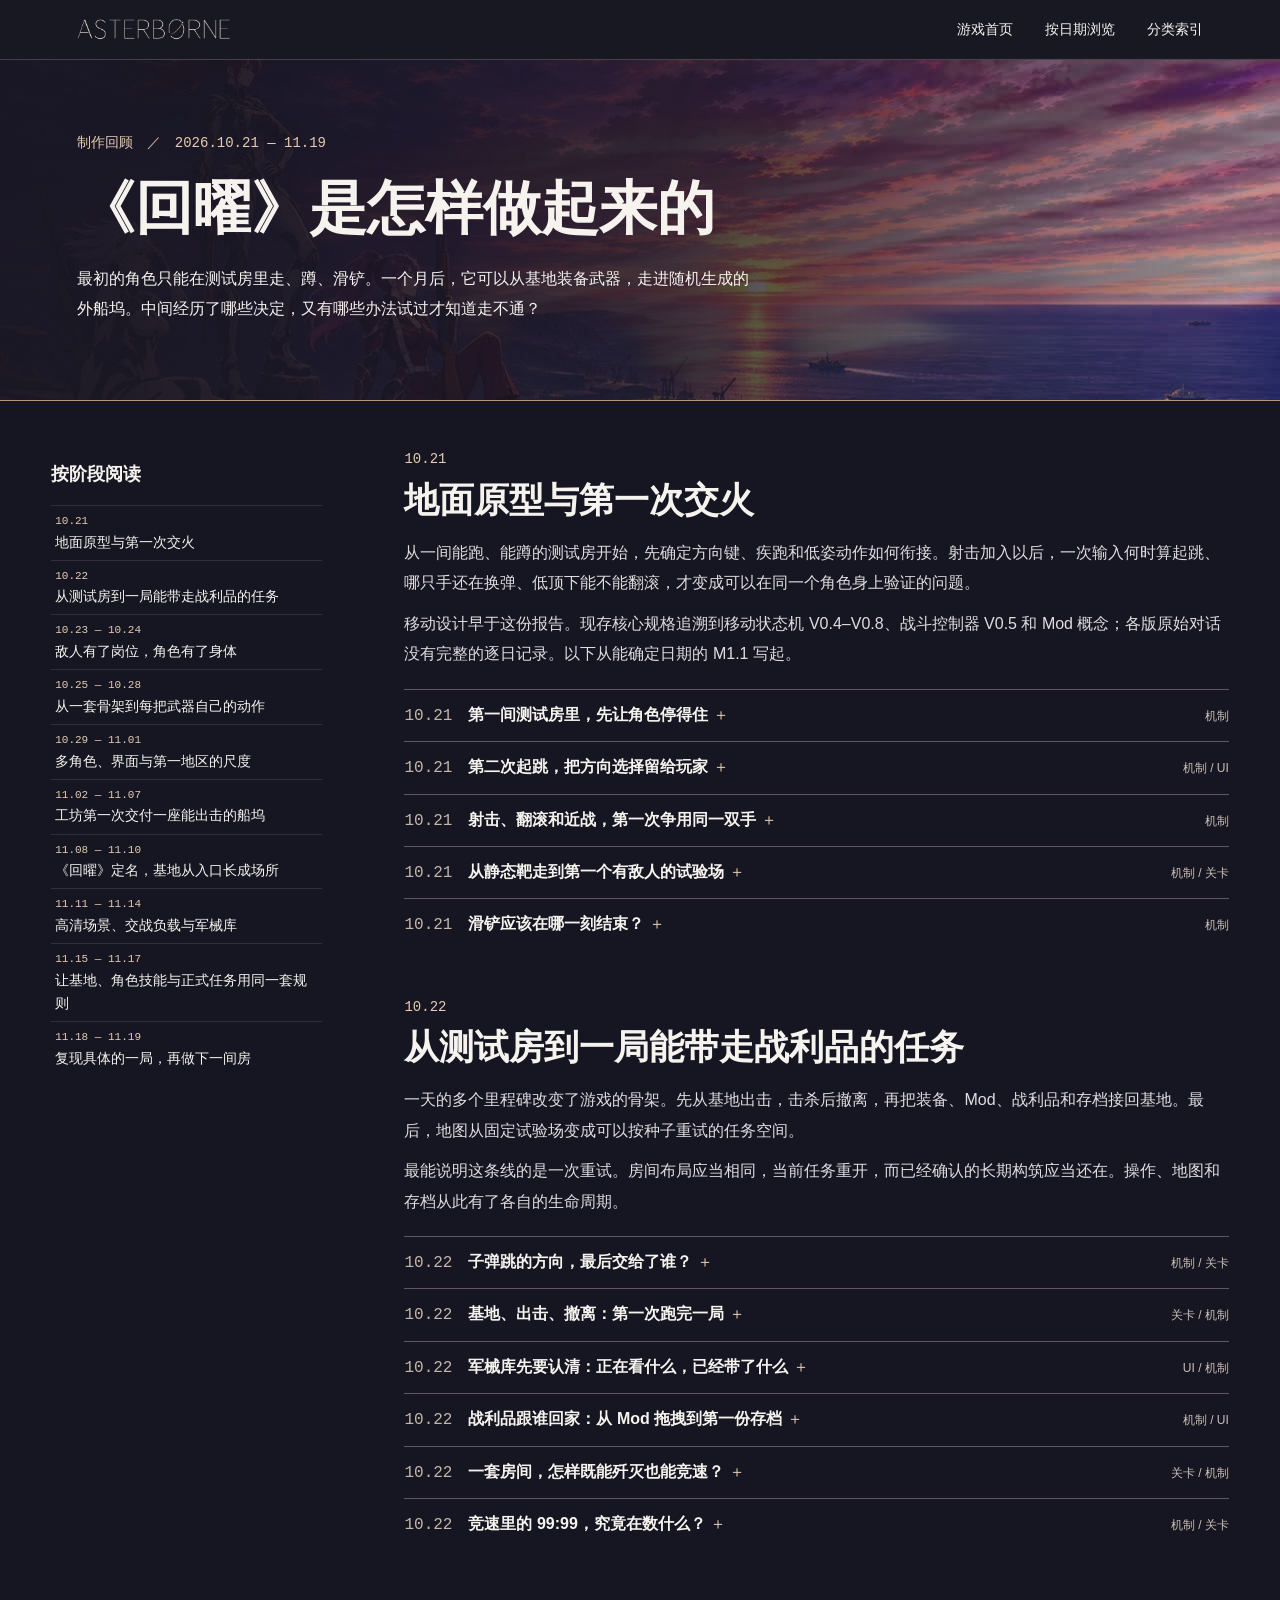
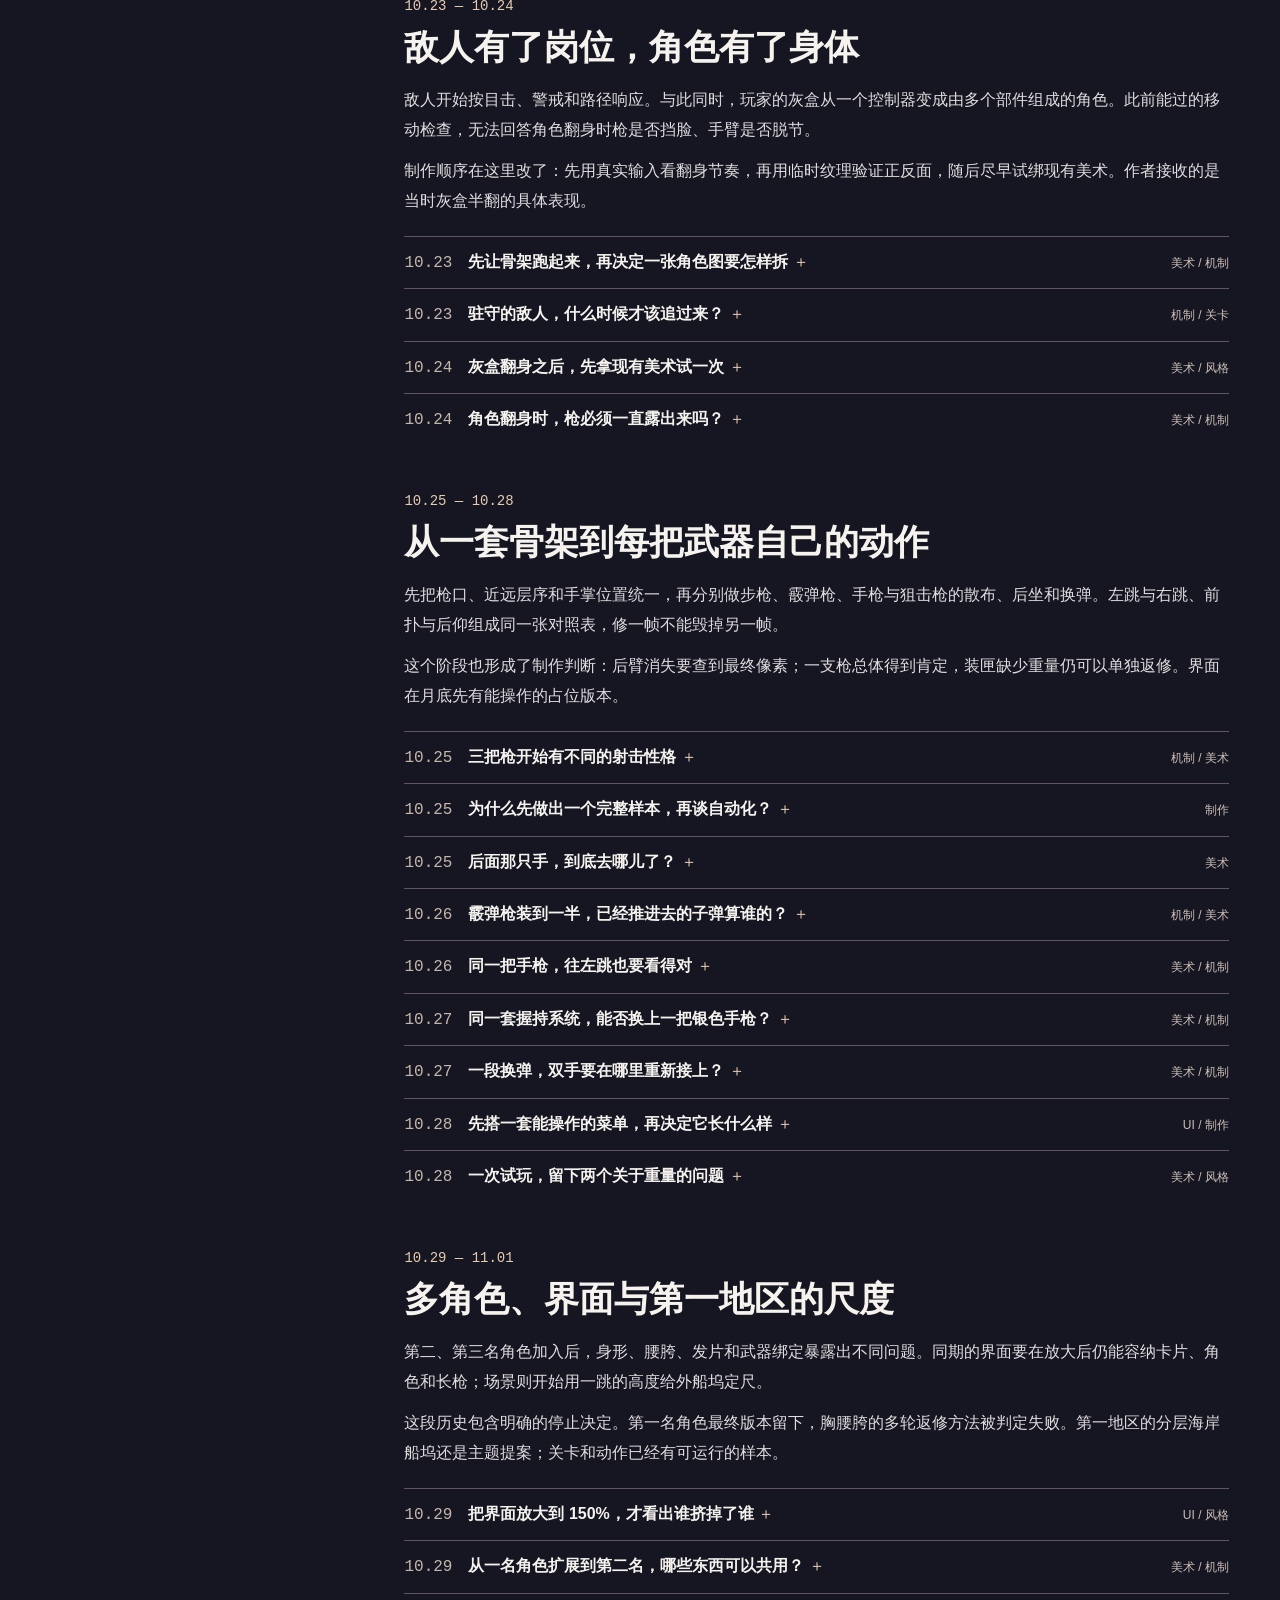
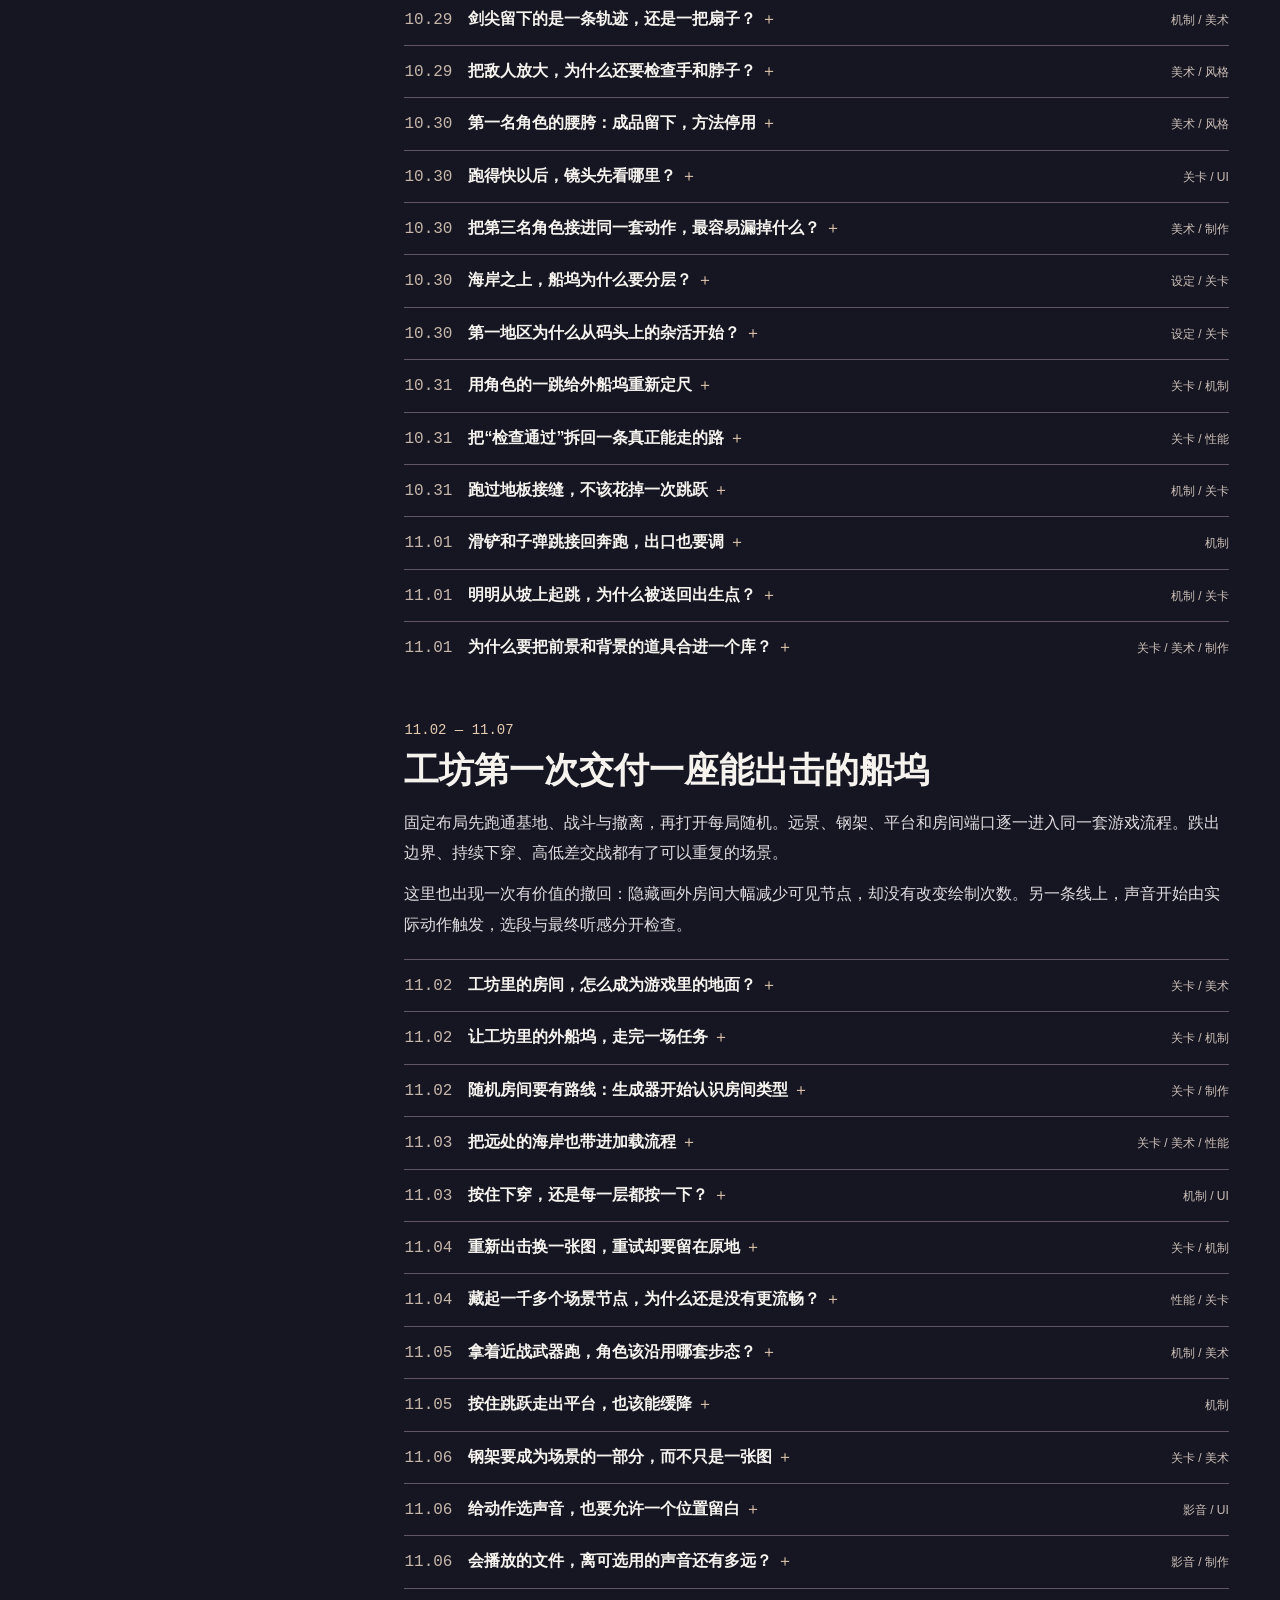
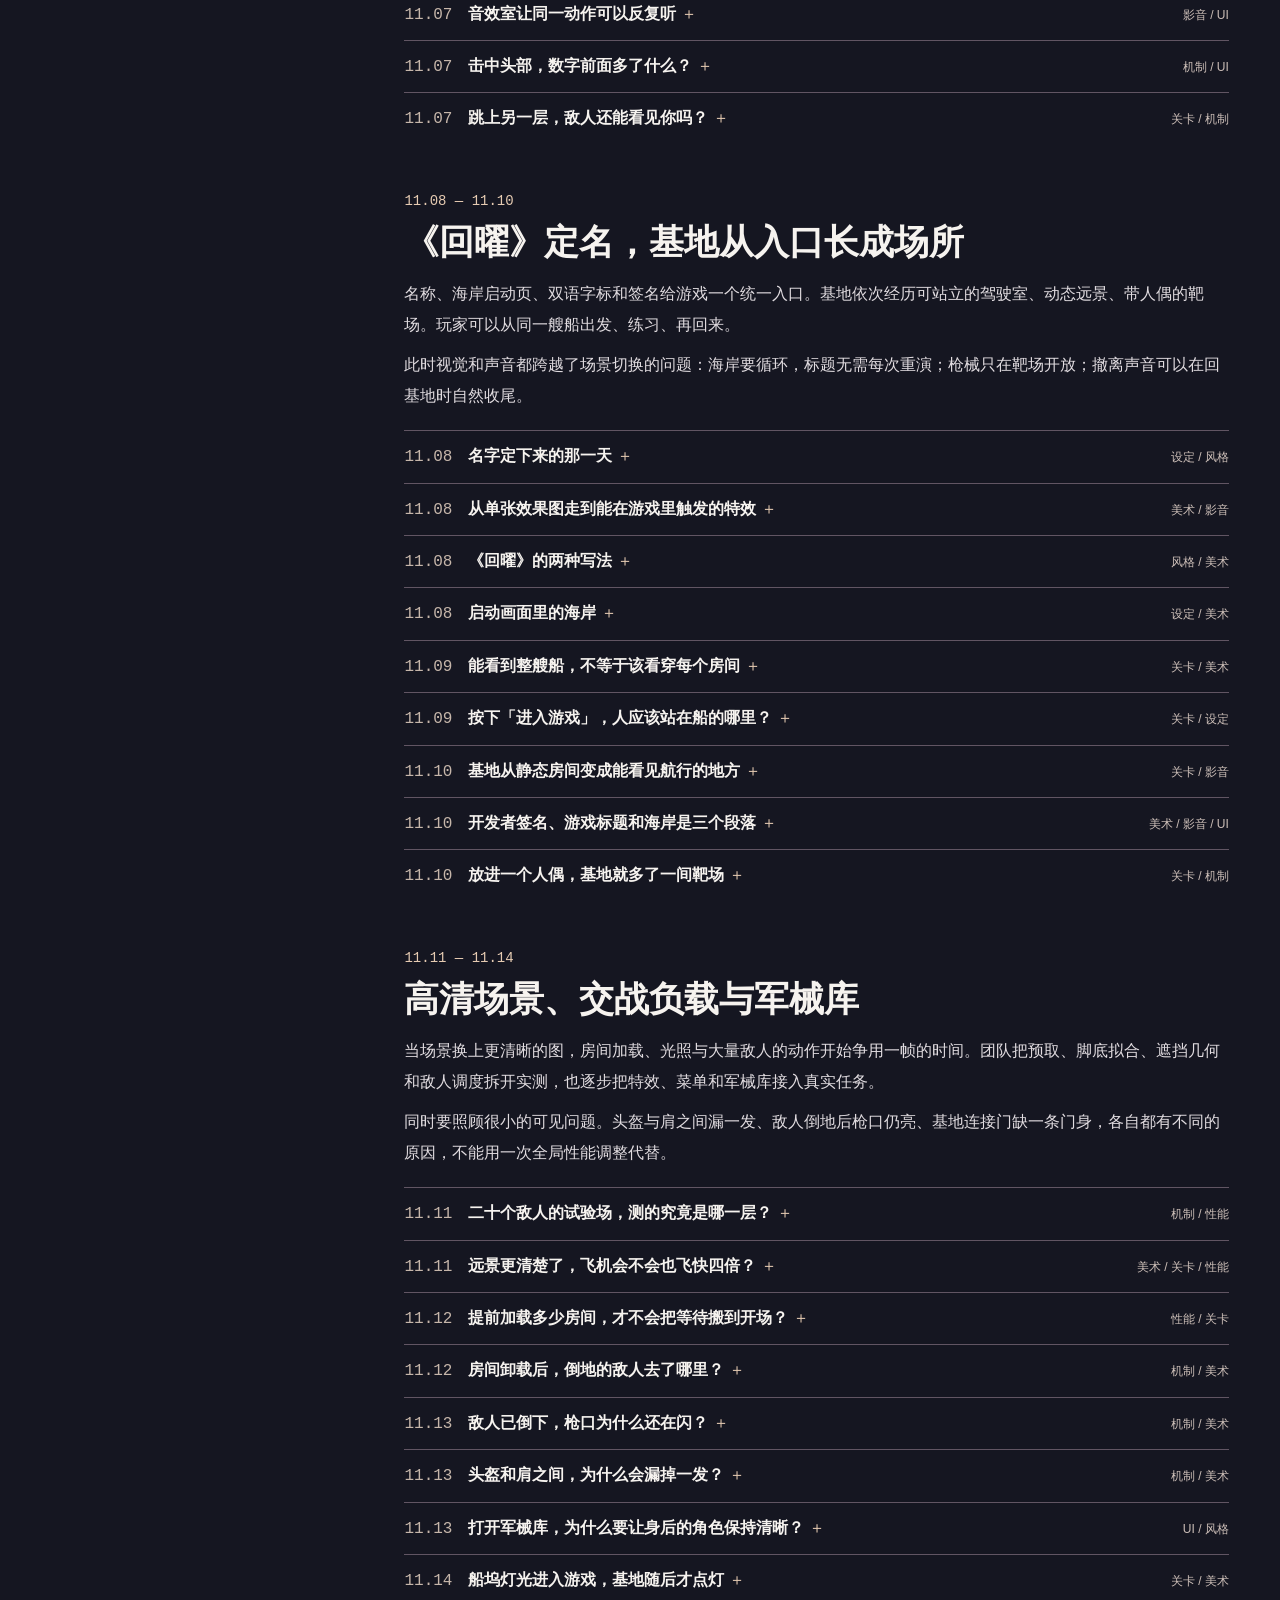
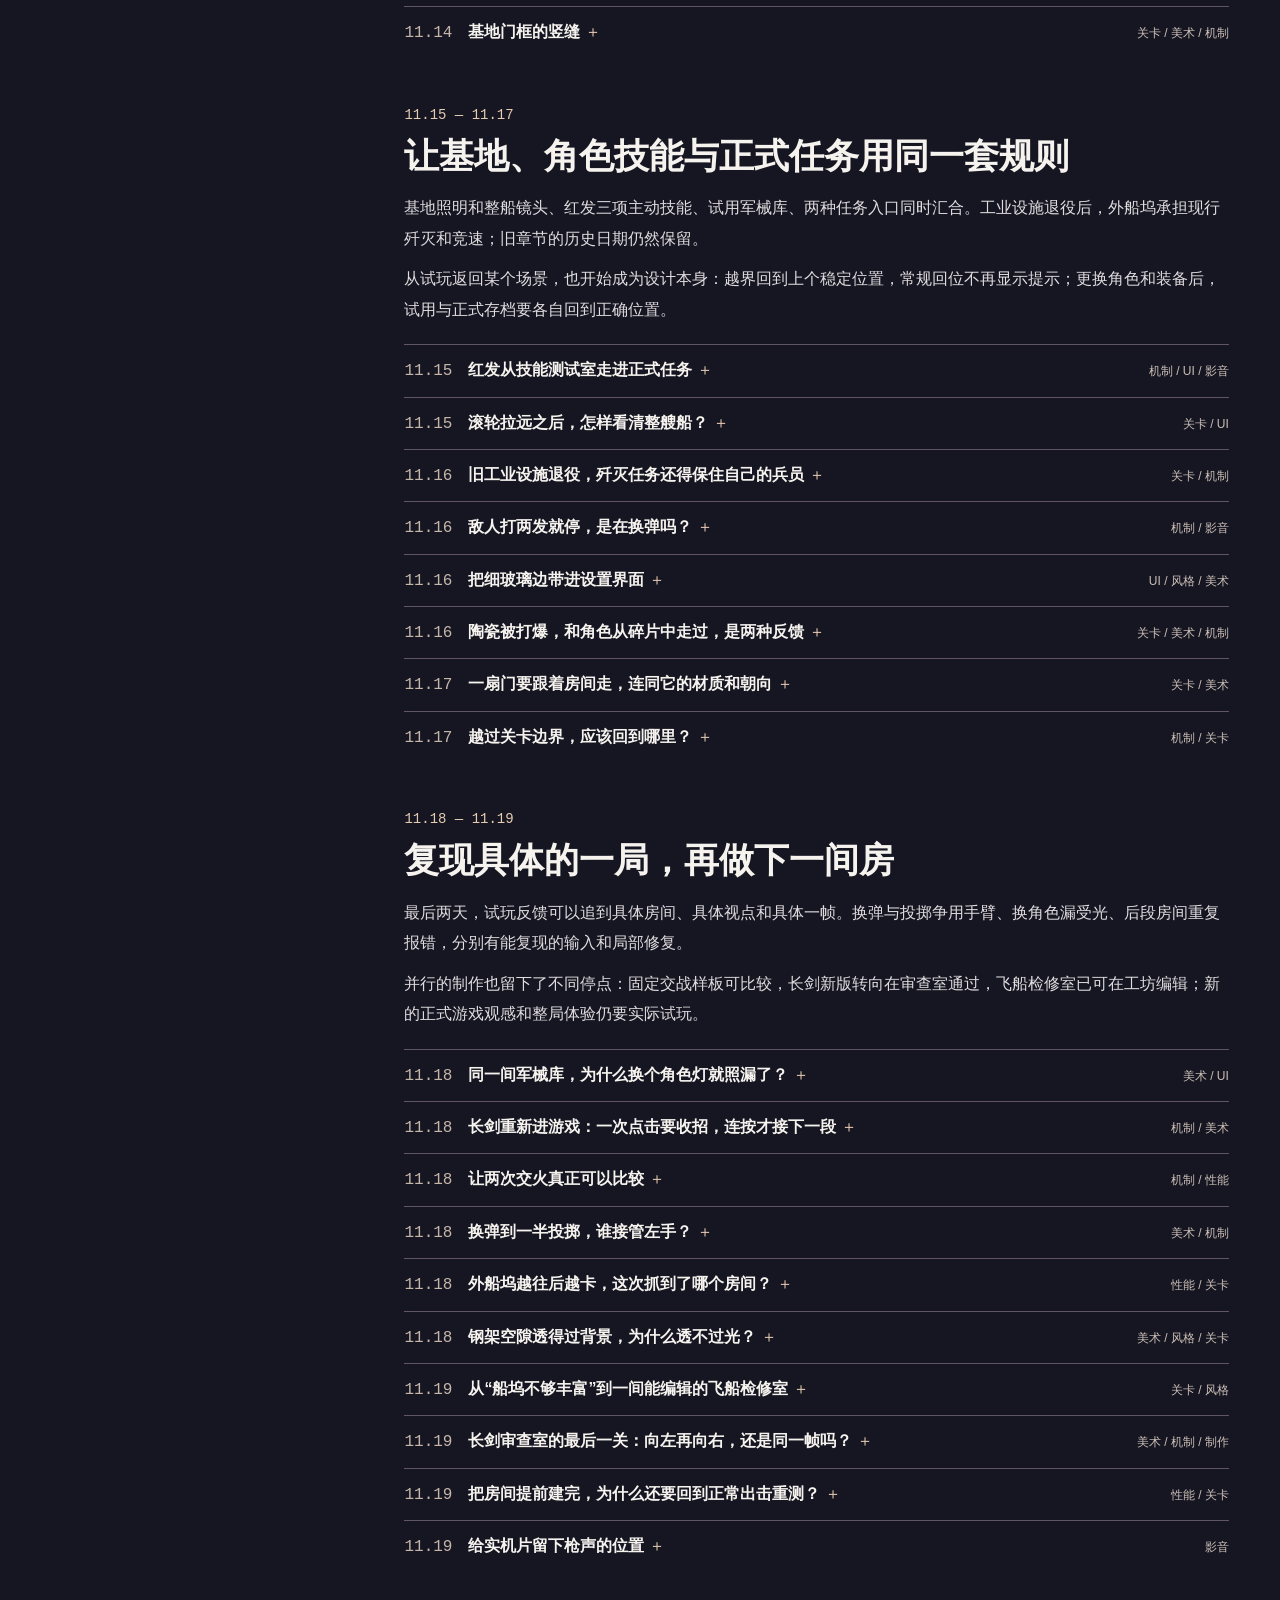
==== history.html @ 9cc425bd "从项目原型到正式出击：十章项目历程与完整日期索引" ====
<!doctype html>
<html lang="zh-CN">
<head>
<meta charset="utf-8">
<meta name="viewport" content="width=device-width,initial-scale=1">
<title>项目历程 ｜ 回曜 Asterborne</title>
<link rel="stylesheet" href="site.css">
<link rel="stylesheet" href="history.css">
<script defer src="notes.js"></script>
<script defer src="history.js"></script>
</head>
<body class="history">
<header><a href="index.html#home" aria-label="回曜首页"><img src="media/Asterborne-eclipse-wordmark.png" alt="Asterborne"></a><nav><a href="index.html#home">游戏首页</a><a href="index.html#journal">按日期浏览</a><a href="index.html#topics">分类索引</a></nav></header>
<main>
<div class="history-intro"><div><p>制作回顾　／　2026.10.21 — 11.19</p><h1>《回曜》是怎样做起来的</h1><p>最初的角色只能在测试房里走、蹲、滑铲。一个月后，它可以从基地装备武器，走进随机生成的外船坞。中间经历了哪些决定，又有哪些办法试过才知道走不通？</p></div></div>
<div class="history-layout"><aside><h2>按阶段阅读</h2><nav id="contents" aria-label="项目历程目录"></nav></aside><div id="chapters"></div></div>
</main><footer><img src="media/Vincent-emblem-4K.png" alt="Vincent"><a href="#top">回到页首 ↑</a></footer></body></html>
---- site.css ----
*{box-sizing:border-box}html{scroll-behavior:smooth;scroll-padding-top:20px}body{margin:0;color:#f6f3ef;background:#151621;font:16px/1.65 "Microsoft YaHei UI","Microsoft YaHei",sans-serif}button,select{font:inherit;cursor:pointer}a,button{color:inherit}a{text-decoration:none}button{background:none;border:0}a:hover,button:hover{color:#f7cb96}:focus-visible{outline:3px solid #ffd38d;outline-offset:3px}header{position:absolute;z-index:2;inset:0 0 auto;display:flex;align-items:center;justify-content:space-between;padding:18px 6%;border-bottom:1px solid #fffae62f;background:linear-gradient(#171326bd,transparent)}header img{width:155px;display:block}nav{display:flex;gap:32px;font-size:14px}.hero{height:clamp(510px,74vh,820px);position:relative;isolation:isolate;overflow:hidden;background:#302849}.hero video,.hero:after{position:absolute;inset:0;width:100%;height:100%;object-fit:cover;object-position:50% 58%;z-index:-2}.hero:after{content:"";z-index:-1;background:linear-gradient(90deg,transparent 34%,#211b3633 55%,#1c122a75),linear-gradient(0deg,#10111caa,transparent 22%)}.heroCopy{position:absolute;top:53%;left:48%;right:4%;transform:translateY(-50%);text-align:center}.hero h1{margin:0}.hero h1 img{display:block;margin:auto;filter:drop-shadow(0 2px 7px #15101f)}.zh{width:min(48%,265px)}.en{width:min(80%,450px)}.heroCopy p{letter-spacing:.28em;font-size:14px;color:white;margin:19px 0 25px;text-shadow:0 1px 4px #111}#play{background:#f8ecda;color:#292130;padding:12px 23px;clip-path:polygon(8px 0,100% 0,100% calc(100% - 8px),calc(100% - 8px) 100%,0 100%,0 8px);font-weight:650}#play:hover{background:white}#play span{font-size:13px;margin-right:5px}#play small{border-left:1px solid #99897c;margin-left:10px;padding-left:12px;font:12px monospace}#motion{position:absolute;bottom:18px;right:5%;font-size:12px;background:#171525b5;border:1px solid #ffffff50;border-radius:18px;padding:4px 13px}
#journal{position:relative;padding:48px max(6vw,calc((100vw - 1190px)/2)) 68px;background-image:radial-gradient(ellipse at 88% 0,#44334566,transparent 42%),repeating-linear-gradient(117deg,transparent 0 16px,#c7b3a205 16px 17px,transparent 17px 32px);border-top:2px solid #b99576}.mast,.bar,footer{display:flex;align-items:center;justify-content:space-between;gap:20px}.mast span{font:italic 18px Georgia,serif;color:#d7b89b}.mast h2{font:500 clamp(32px,4vw,50px)/1.2 "Songti SC",SimSun,serif;letter-spacing:.12em;margin:6px 0 24px}.mast p,.feature p{font-size:14px;color:#d4ced1}.feature{display:grid;grid-template-columns:1fr 1fr;align-items:center;gap:5%;border-block:1px solid #c8a68444;background:linear-gradient(105deg,#222631,#302b38);padding:20px}.featureImg{height:195px;background:#15161a;overflow:hidden}.featureImg img{width:100%;height:100%;object-fit:contain}.feature small,#articleMeta{color:#e5c4a1}.feature h3{font:500 30px/1.4 SimSun,serif;margin:9px 0}.feature p{max-width:31em}.feature button{padding:4px 0;border-bottom:1px solid #d7b89b}.feature b{margin-left:14px}.archive{display:grid;grid-template-columns:210px 1fr;gap:6%;margin-top:42px}.archive h3{margin:0 0 10px;font-size:21px}.bar label{font-size:13px;color:#ccc6cd}select{color:inherit;background:#211f2b;border:1px solid #6e636a;padding:3px 6px}.bar{border-bottom:1px solid #71636b;padding-bottom:10px}#filters{display:grid;gap:2px}#filters button{padding:8px 12px;text-align:left;display:flex;justify-content:space-between;border-left:2px solid transparent}#filters button[aria-pressed=true]{background:#be93731c;border-color:#d7ac80;color:#f5d4ad}#filters small,time{font-family:Consolas,monospace;color:#c6b6aa}.entry{width:100%;display:grid;grid-template-columns:105px 1fr auto;gap:10px;text-align:left;padding:19px 0;border-bottom:1px solid #81748143;align-items:center}.entry small{display:block;color:#bdb5be;margin-top:4px}.entry b{font-size:18px}.entry i{font-style:normal;color:#c8b09a}.empty{color:#beb7bf}footer{border-top:1px solid #615563;padding:12px 6%;font-size:13px}footer img{width:115px}dialog{color:#f6f2ec;background:#25232e;border:1px solid #776b72;max-width:min(90vw,760px);padding:28px}dialog::backdrop{background:#080914dd}.close{display:block;margin:0 0 16px auto}dialog img,dialog video{display:block;max-width:100%;max-height:70vh;margin:auto}#cinema{width:min(95vw,1100px);max-width:none;padding:12px}#cinema video{width:100%}dialog h2{font-family:SimSun,serif}dialog p{line-height:1.85}
@media(max-width:700px){header{padding:15px 4%}header img{width:100px}nav{gap:13px;font-size:12px}.hero{height:560px}.hero video{object-position:34% center}.heroCopy{inset:auto 0 34px;transform:none}.hero:after{background:linear-gradient(0deg,#171325ed 0,transparent 66%)}.zh{width:116px}.en{width:238px}.heroCopy p{margin:8px 0 13px}#motion{bottom:8px;right:8px;font-size:10px}.mast{display:block}.mast p{margin:-8px 0 18px}.feature{display:block;padding:14px}.featureImg{height:148px;margin-bottom:15px}.archive{display:block;margin-top:28px}#filters{display:flex;flex-wrap:wrap;gap:6px}#filters button{border:1px solid #685d69;padding:4px 9px}#filters small{margin-left:5px}.bar{margin-top:24px}.entry{grid-template-columns:1fr auto;gap:2px}.entry time{grid-column:1/-1;font-size:12px}#journal{padding:32px 5%}.heroCopy #play{font-size:14px}}
@media(prefers-reduced-motion:reduce){html{scroll-behavior:auto}}
html { scroll-padding-top: var(--nav-height, 64px); }
header { position: fixed; background-color: rgb(22 19 35 / 85%); }
.hero { position: sticky; top: 0; filter: blur(var(--cover-blur, 0px)); }
#journal { z-index: 1; background-color: #151621; min-height: calc(100svh - var(--nav-height, 64px)); }
@media (prefers-reduced-motion: reduce) {
  .hero { position: relative; filter: none; }
}
#article figure { margin: 1.5rem 0 .5rem; }
#article figure img { background: #666571; border-radius: 2px; }
#article figure a { display: block; }
#article figcaption { margin-top: .55rem; color: #d3c7be; font-size: .88rem; }
---- history.css ----
.history{--accent:#e6cbb2;scroll-behavior:smooth}.history header{background:#191924ed}.history main{padding-top:58px}.history-intro{background:linear-gradient(90deg,#191723f5 10%,#191723cc 53%,#19172330),url(media/shore.jpg) center 55%/cover;padding:60px max(6vw,calc((100vw - 1190px)/2));border-bottom:1px solid #b99576}.history-intro div{max-width:680px}.history-intro p:first-child,.history-layout section>small,.history-layout aside small{color:var(--accent);font:14px/1.7 Consolas,monospace}.history h1,.history-layout section h2{font-family:"Songti SC",SimSun,serif;line-height:1.35}.history h1{font-size:clamp(34px,4.5vw,62px);margin:12px 0}.history-intro p{line-height:1.9}.history-layout{max-width:1280px;margin:auto;padding:44px 4%;display:grid;grid-template-columns:minmax(170px,23%) 1fr;gap:7%}.history-layout aside{position:sticky;top:78px;align-self:start;max-height:calc(100vh - 90px);overflow:auto}.history-layout aside h2{font-size:18px}.history-layout aside nav{display:grid;gap:0}.history-layout aside nav a{display:grid;padding:6px 4px;border-top:1px solid #61546366}.history-layout aside small{font-size:11px}.history-layout section{padding:0 0 42px;scroll-margin-top:70px}.history-layout section h2{font-size:clamp(24px,2.7vw,38px);margin:5px 0 14px}.history-layout section>p{line-height:1.9;margin:.65em 0;color:#e1dce0}.history-events{margin-top:19px}.history details{border-top:1px solid #615563}.history summary{cursor:pointer;display:grid;grid-template-columns:54px 1fr auto;gap:10px;align-items:baseline;padding:12px 0}.history summary strong:after{content:" ＋";color:var(--accent);font-weight:400}.history details[open] summary strong:after{content:" －"}.history summary small,.history figcaption{color:#cdbfb8;font-size:12px}.history details p{margin:4px 0 12px 64px;line-height:1.85}.history figure{margin:14px auto 20px;max-width:660px}.history figure img{max-width:100%;max-height:62vh;display:block;margin:auto}.history figcaption{margin-top:8px}.history a:hover,.history summary:hover{color:var(--accent)}@media(max-width:750px){.history main{padding-top:48px}.history-intro{padding:40px 5%}.history-layout{display:block;padding:22px 5%}.history-layout aside{position:static;max-height:none;margin-bottom:34px}.history-layout aside nav{grid-template-columns:1fr 1fr;gap:0 13px}.history-layout aside nav a{font-size:13px}.history summary{grid-template-columns:45px 1fr;gap:3px}.history summary small{grid-column:2}.history details p{margin-left:0}}
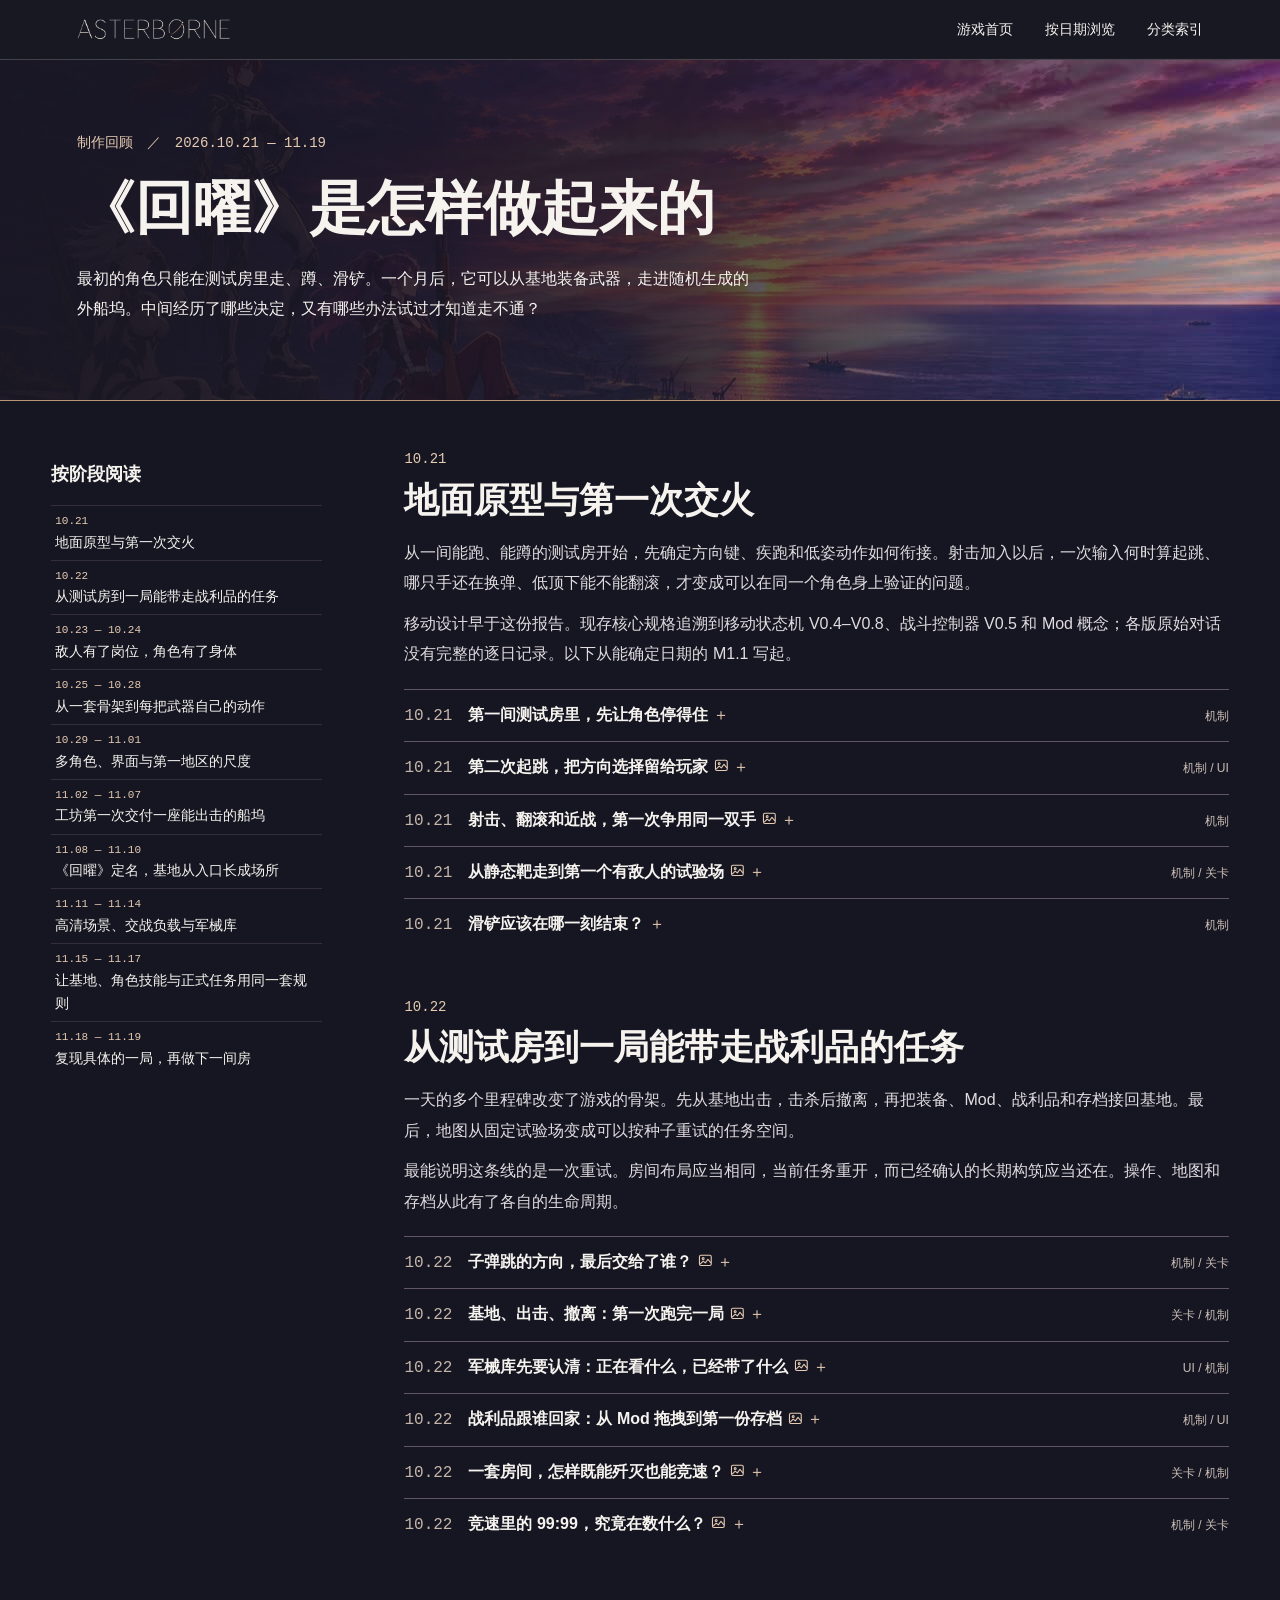
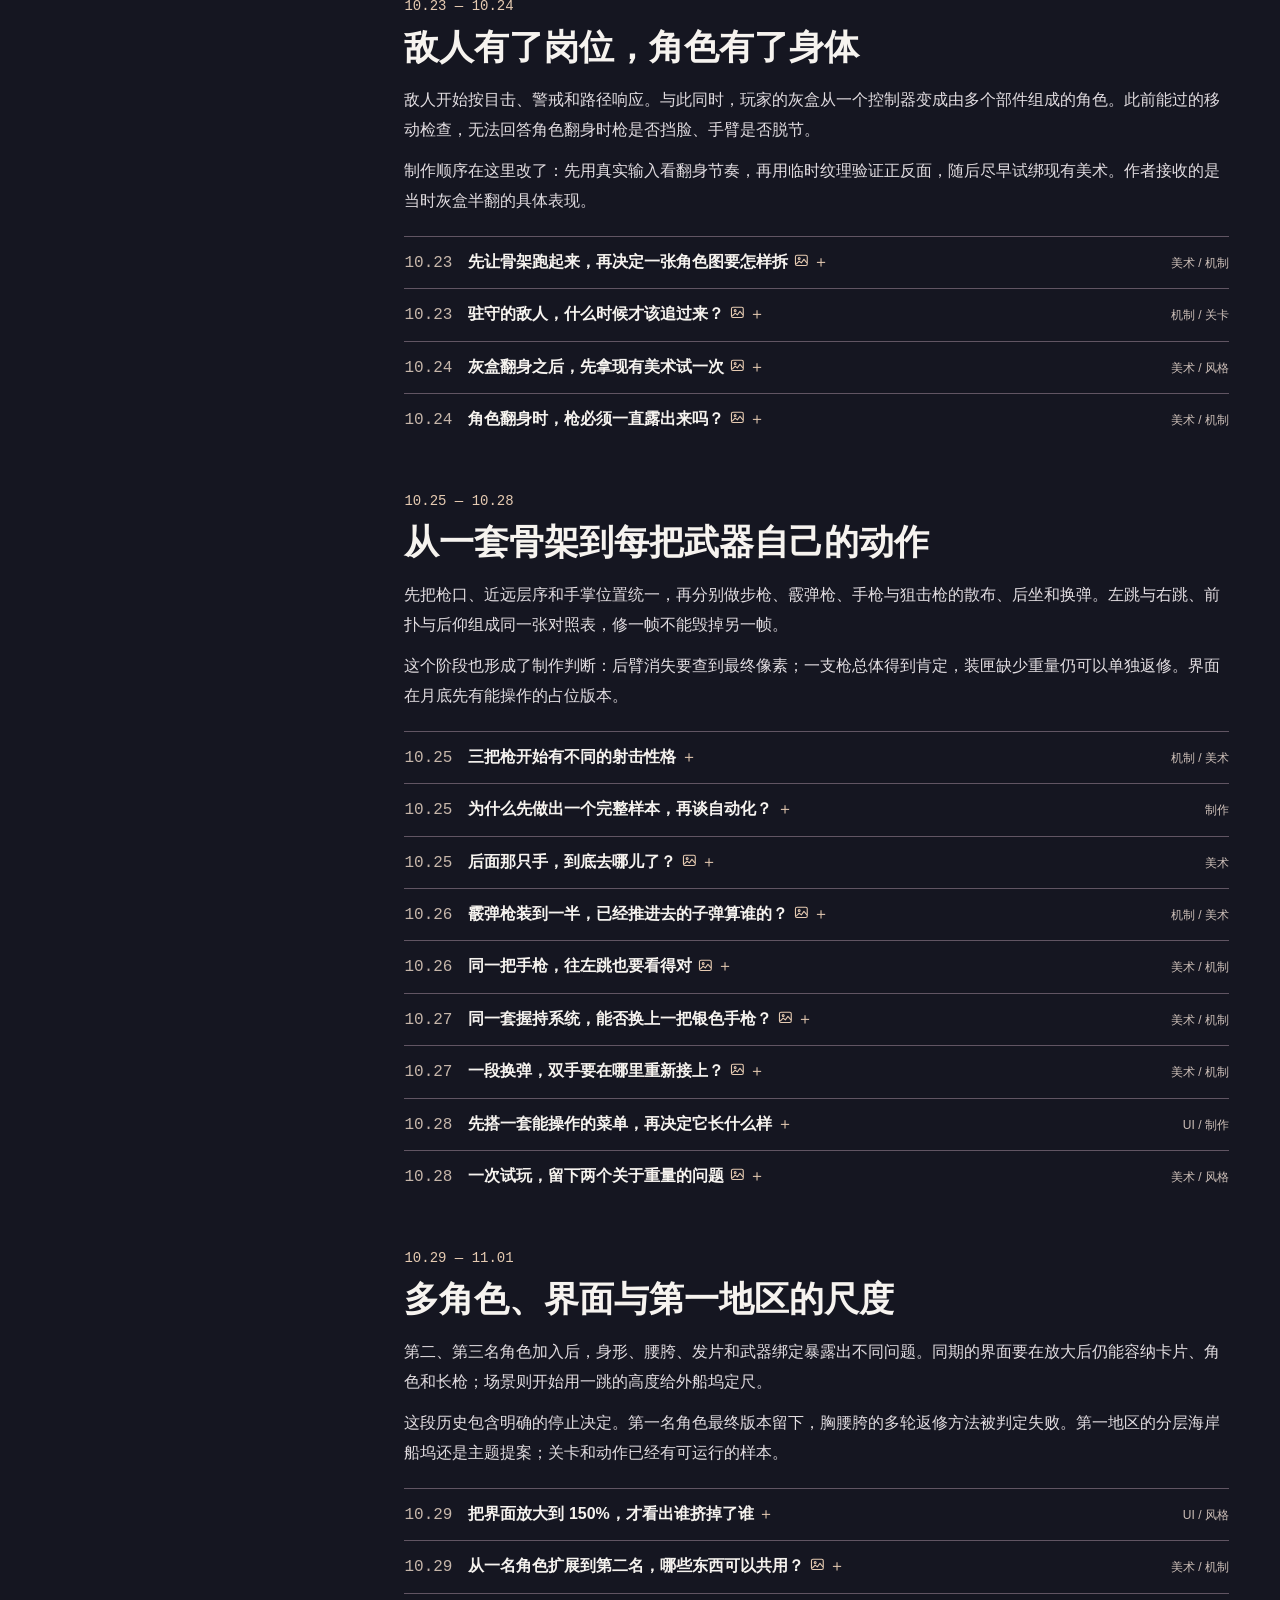
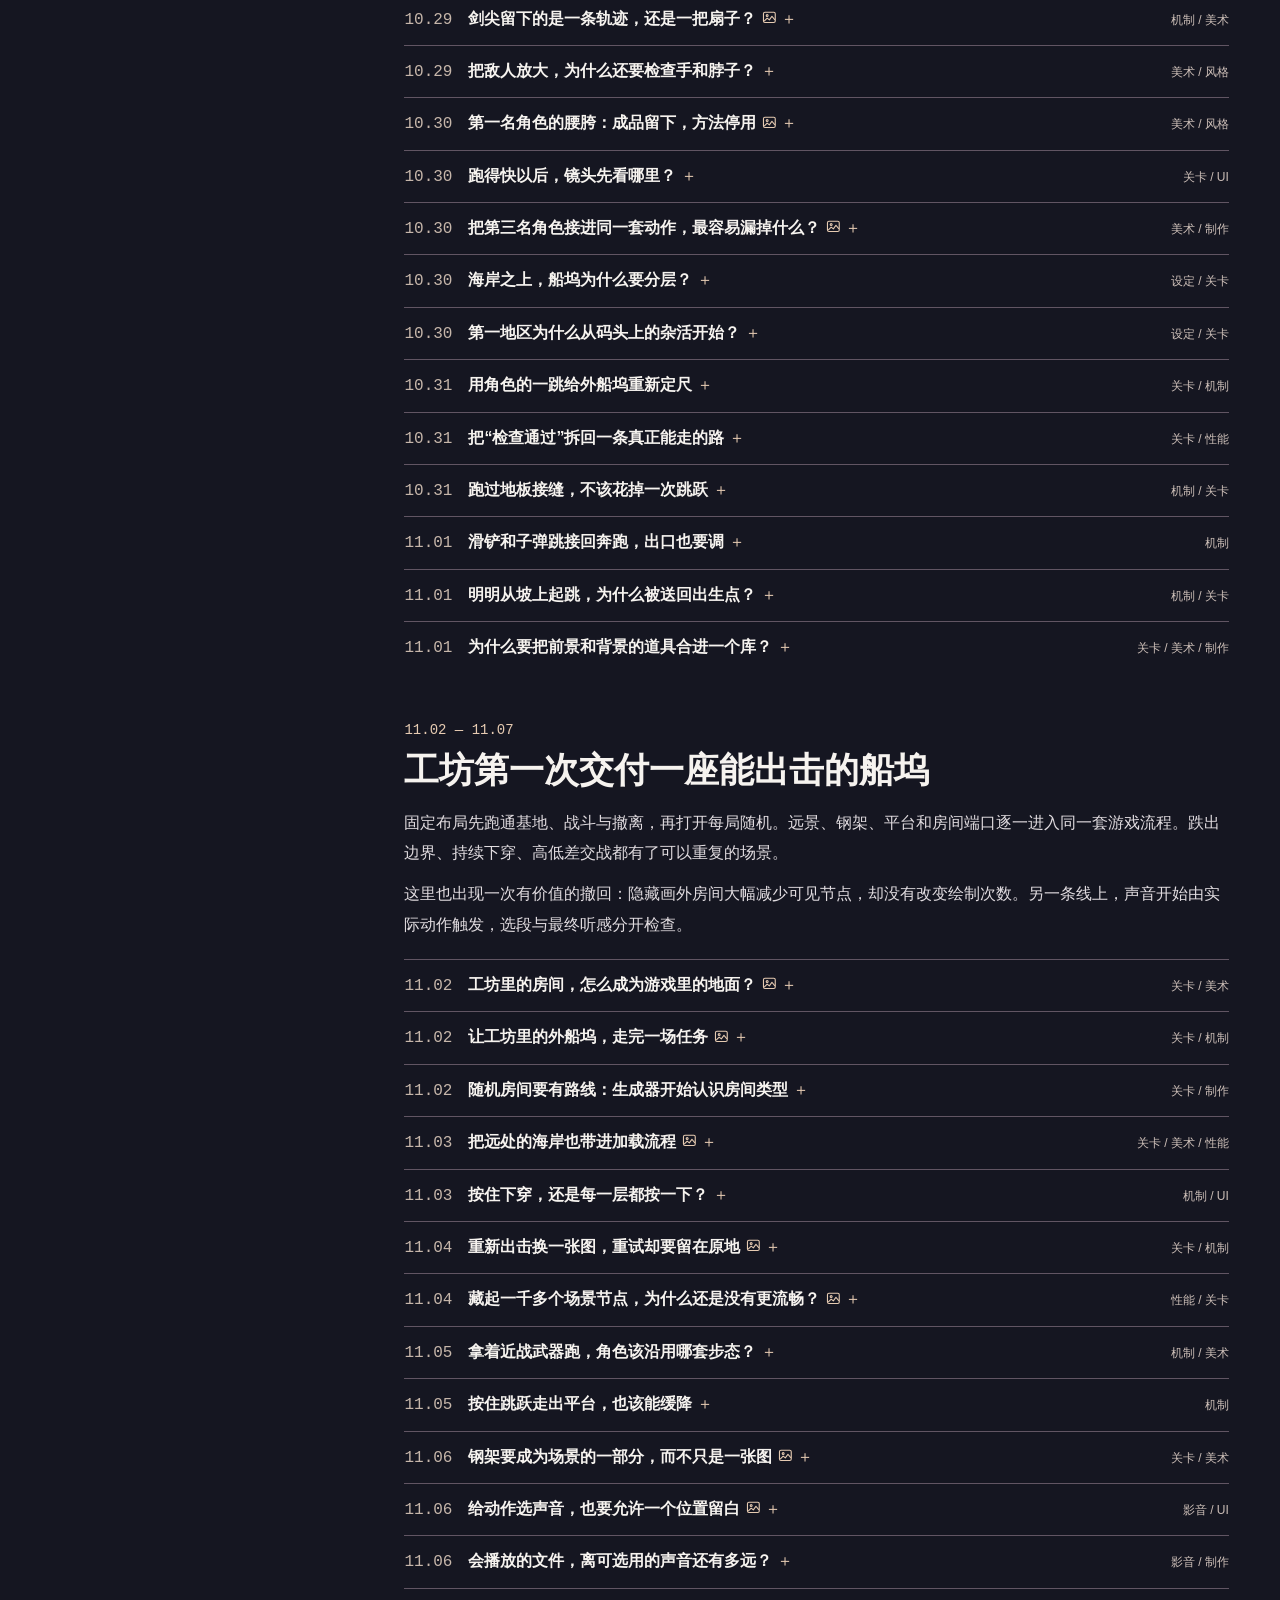
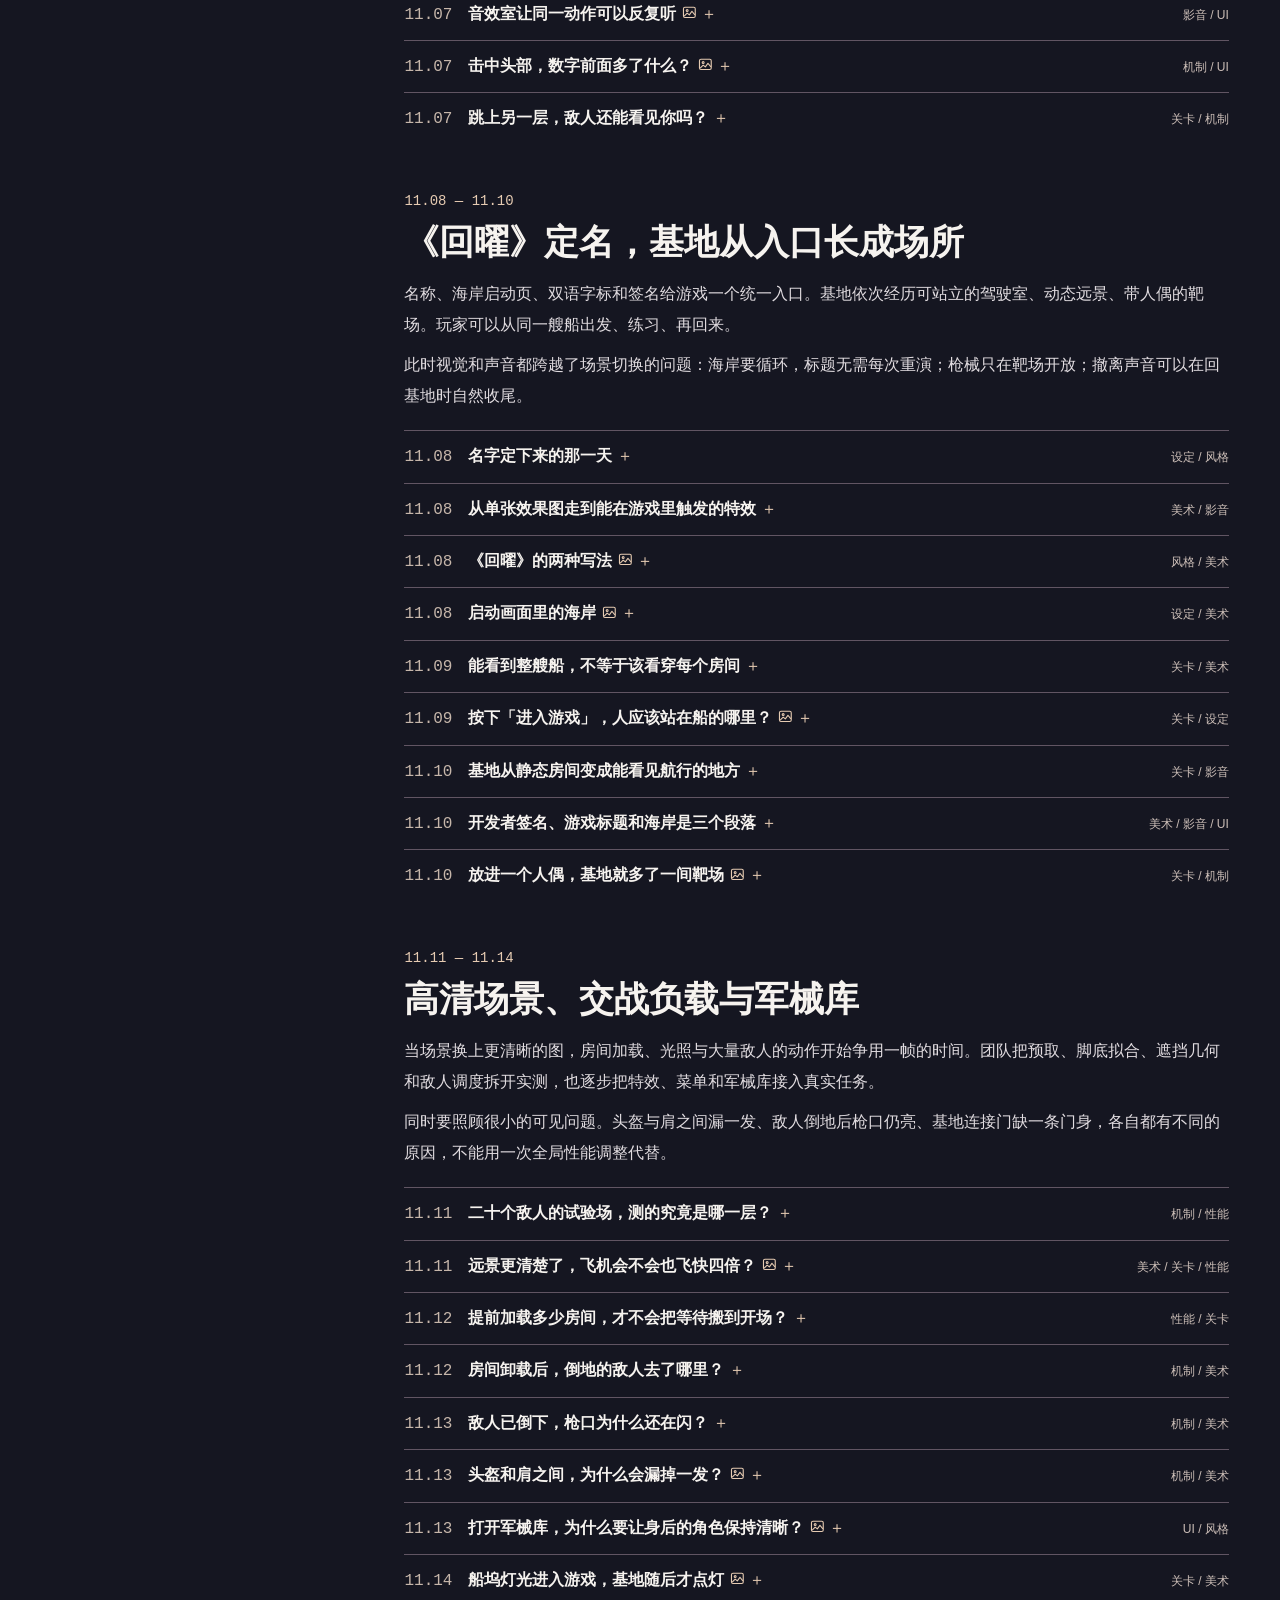
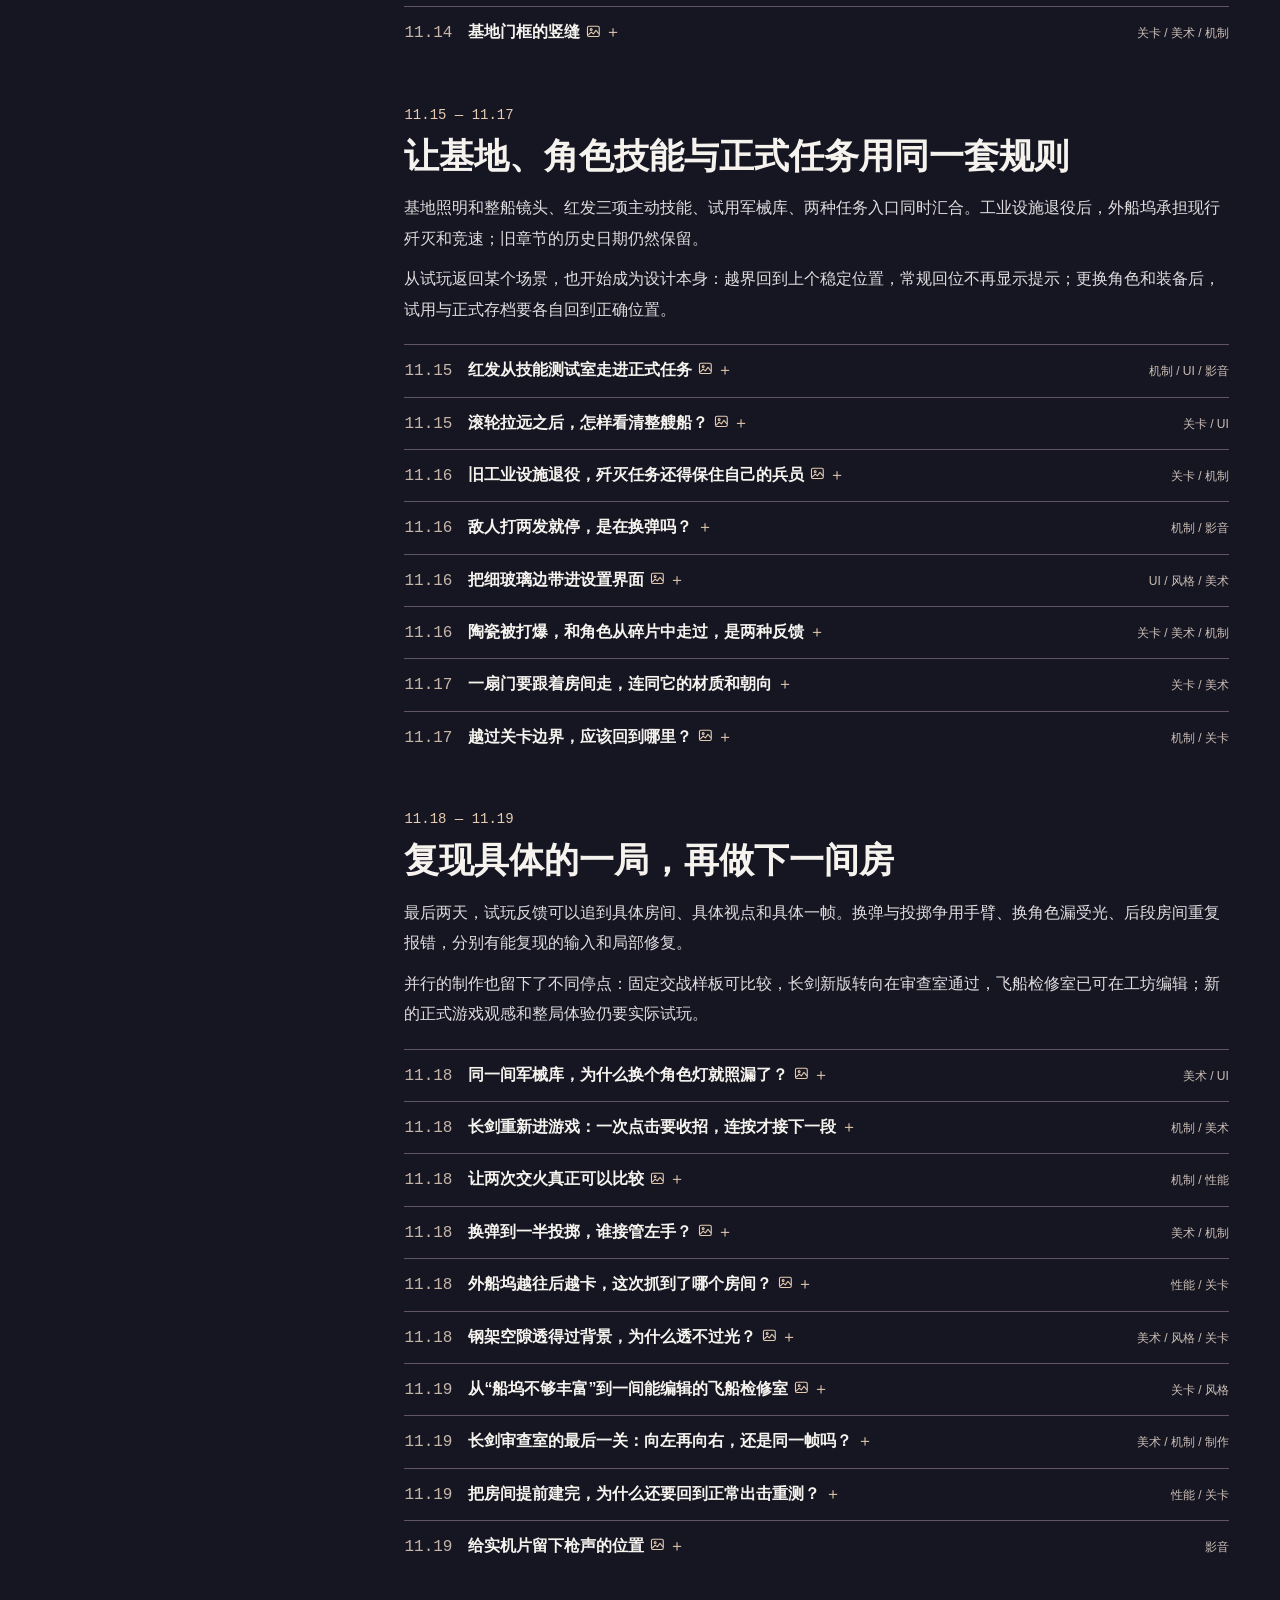
==== commit 14608aff: "Match archive images to journal articles and label illustrated titles" ====
--- a/history.html
+++ b/history.html
@@ -6,7 +6,7 @@
 <title>项目历程 ｜ 回曜 Asterborne</title>
 <link rel="stylesheet" href="site.css">
 <link rel="stylesheet" href="history.css">
-<script defer src="notes.js"></script>
+<script defer src="notes.js"></script><script defer src="figures.js"></script>
 <script defer src="history.js"></script>
 </head>
 <body class="history">
--- a/site.css
+++ b/site.css
@@ -13,3 +13,6 @@
 #article figure img { background: #666571; border-radius: 2px; }
 #article figure a { display: block; }
 #article figcaption { margin-top: .55rem; color: #d3c7be; font-size: .88rem; }
+
+.note-image-icon { display: inline-block; width: .92em; height: .92em; margin-inline-start: .35em; vertical-align: -.06em; color: var(--accent); }
+.note-image-icon svg { display: block; width: 100%; height: 100%; }
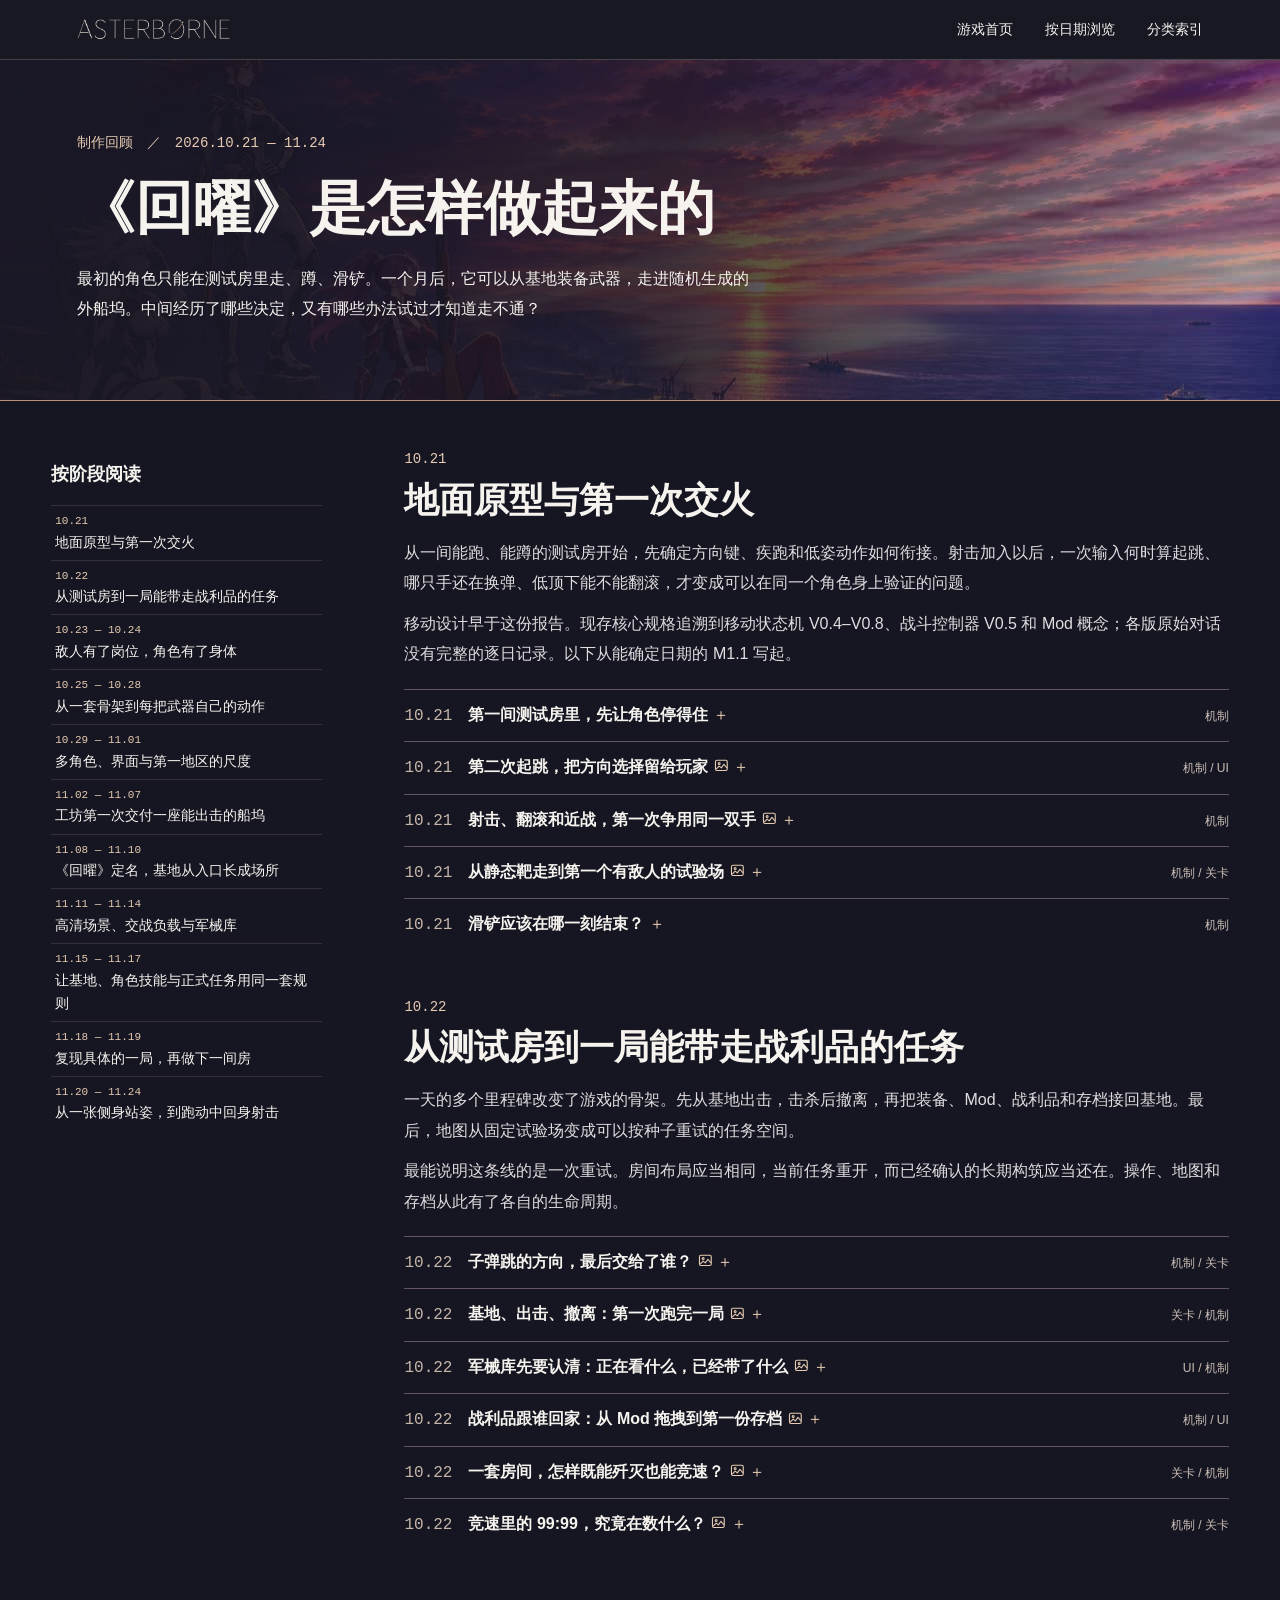
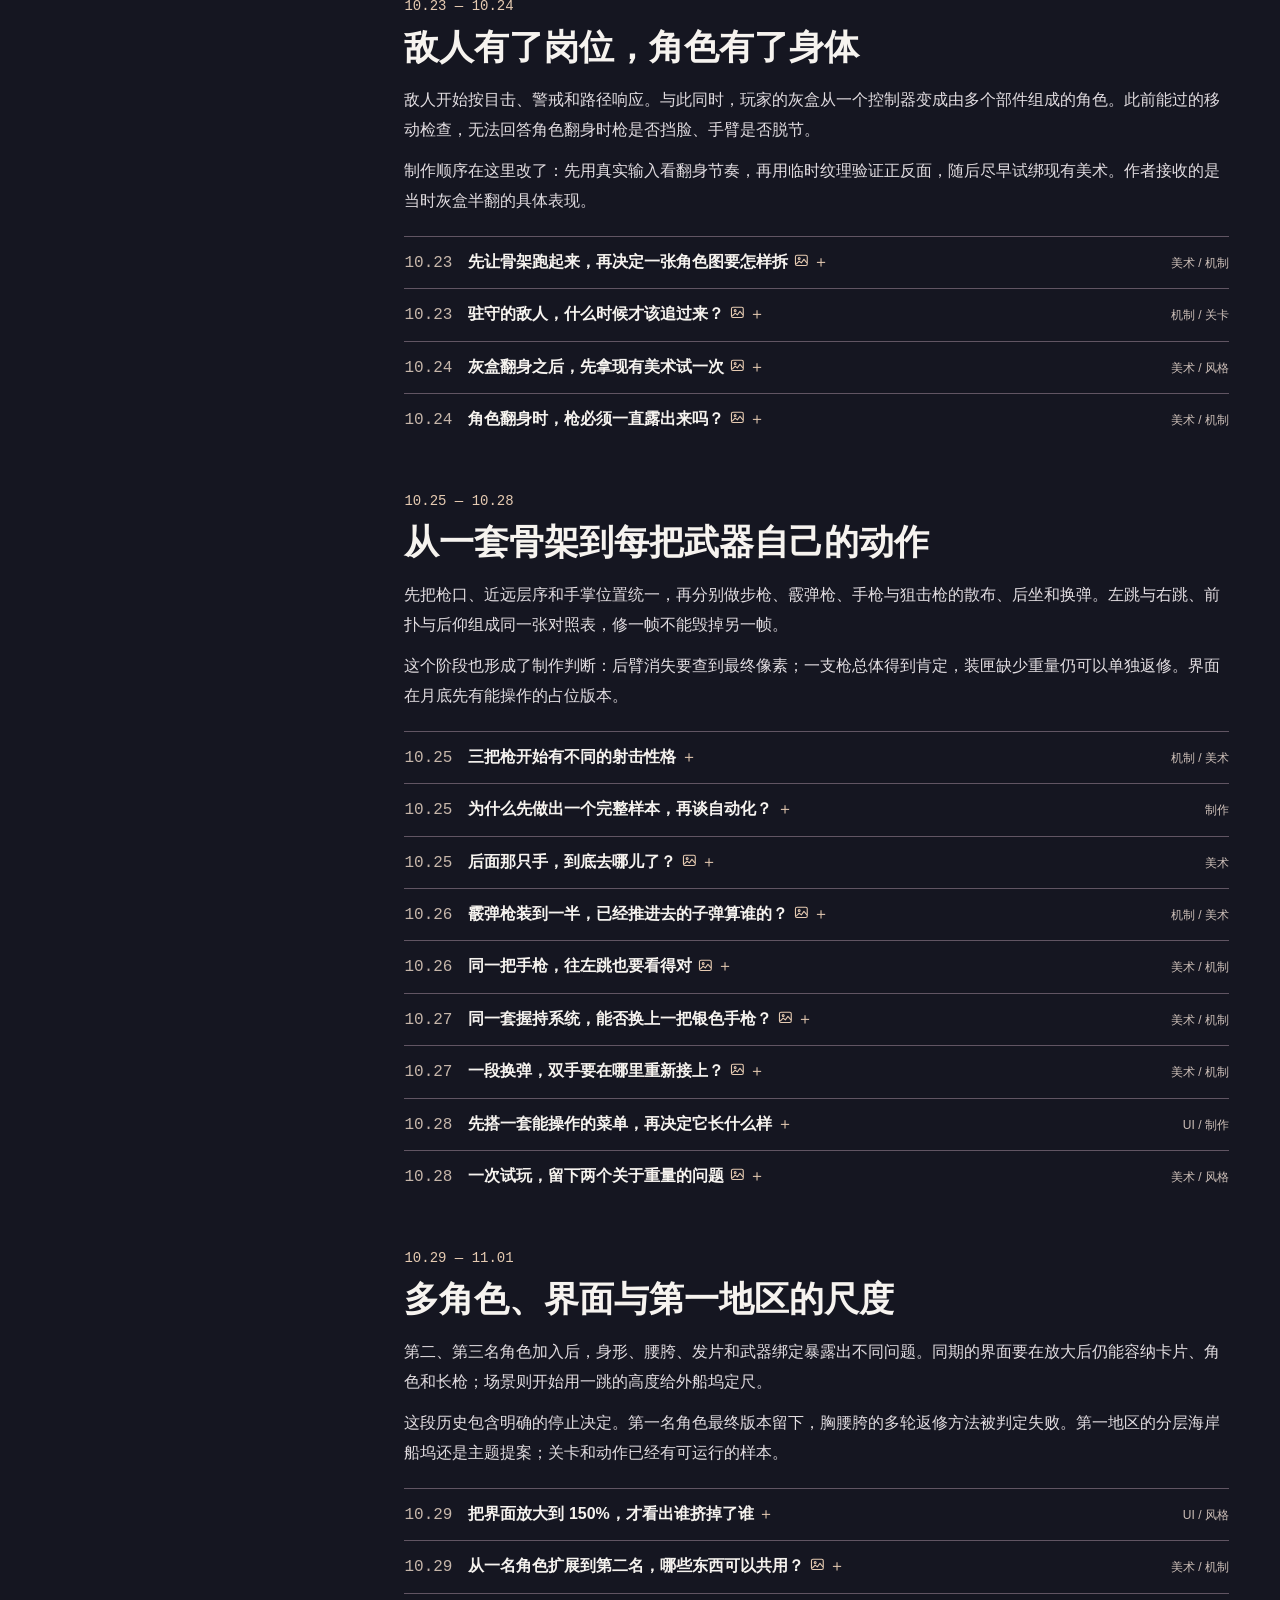
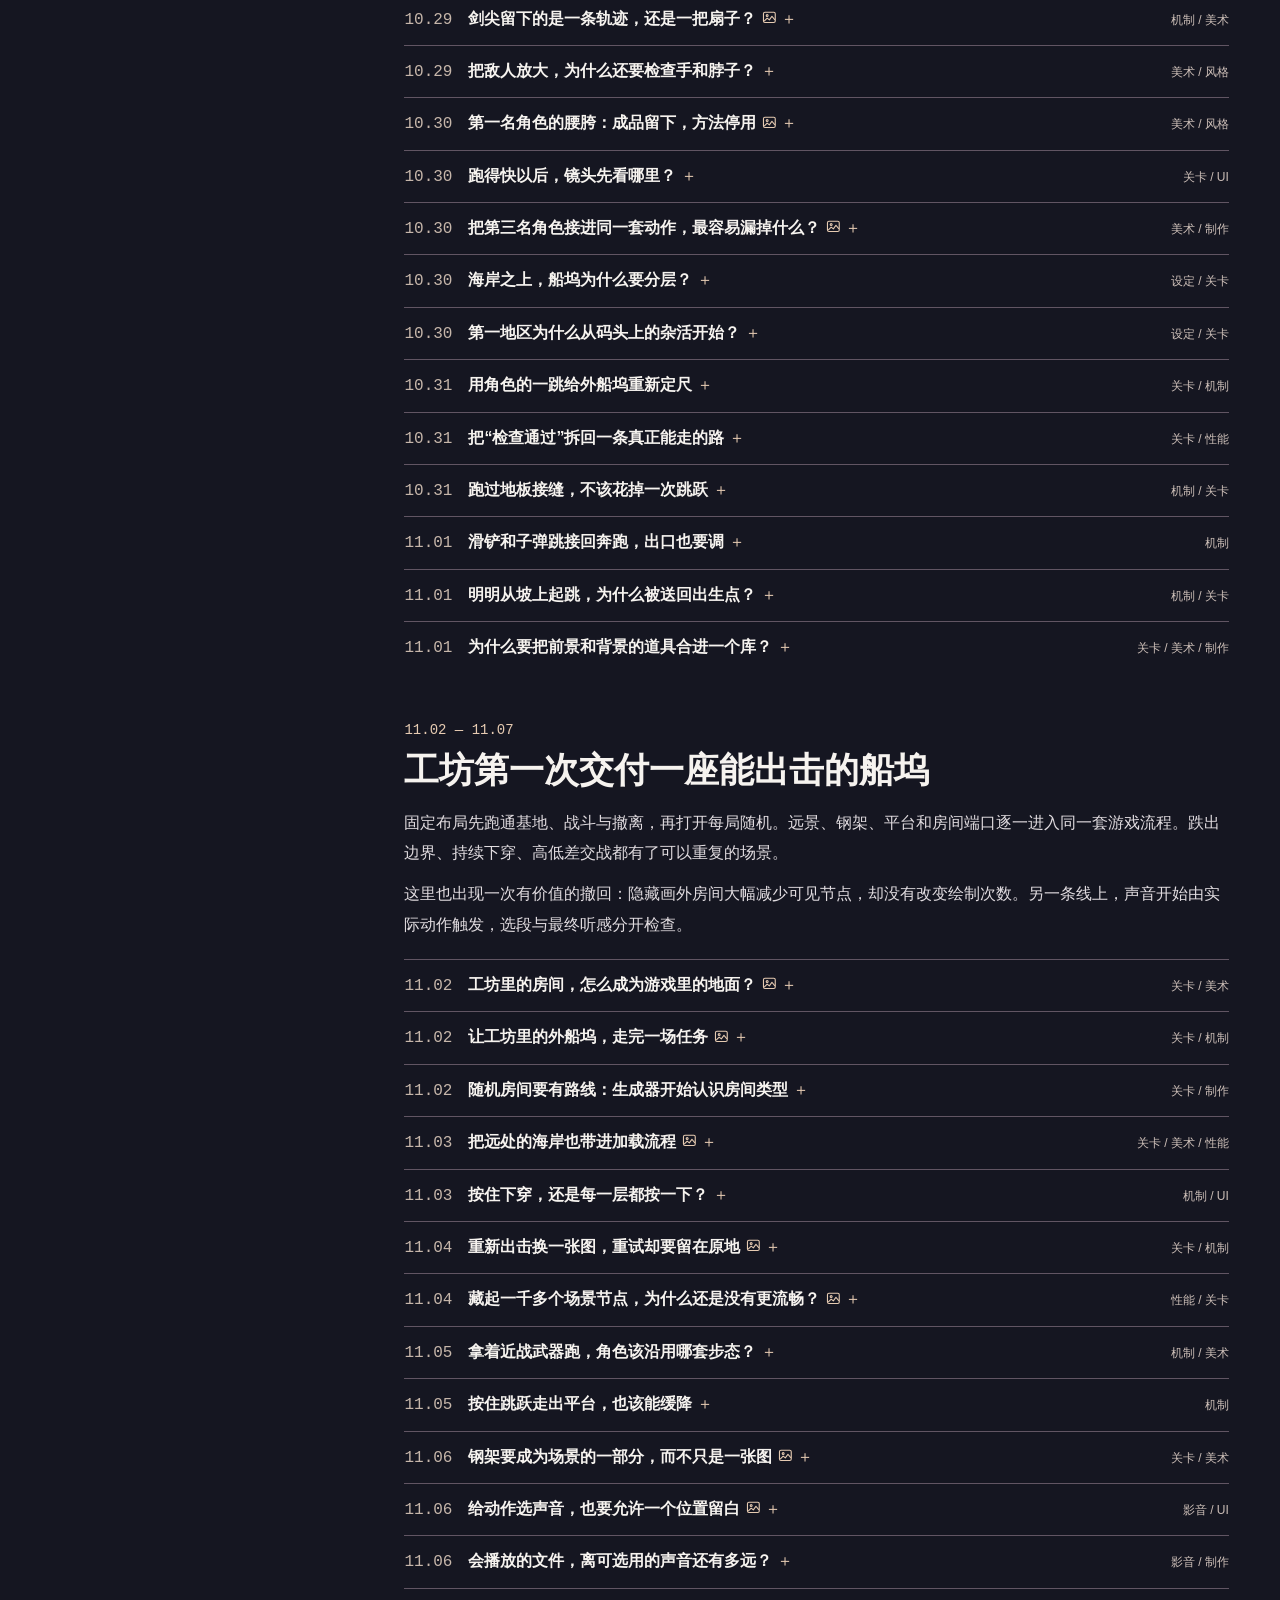
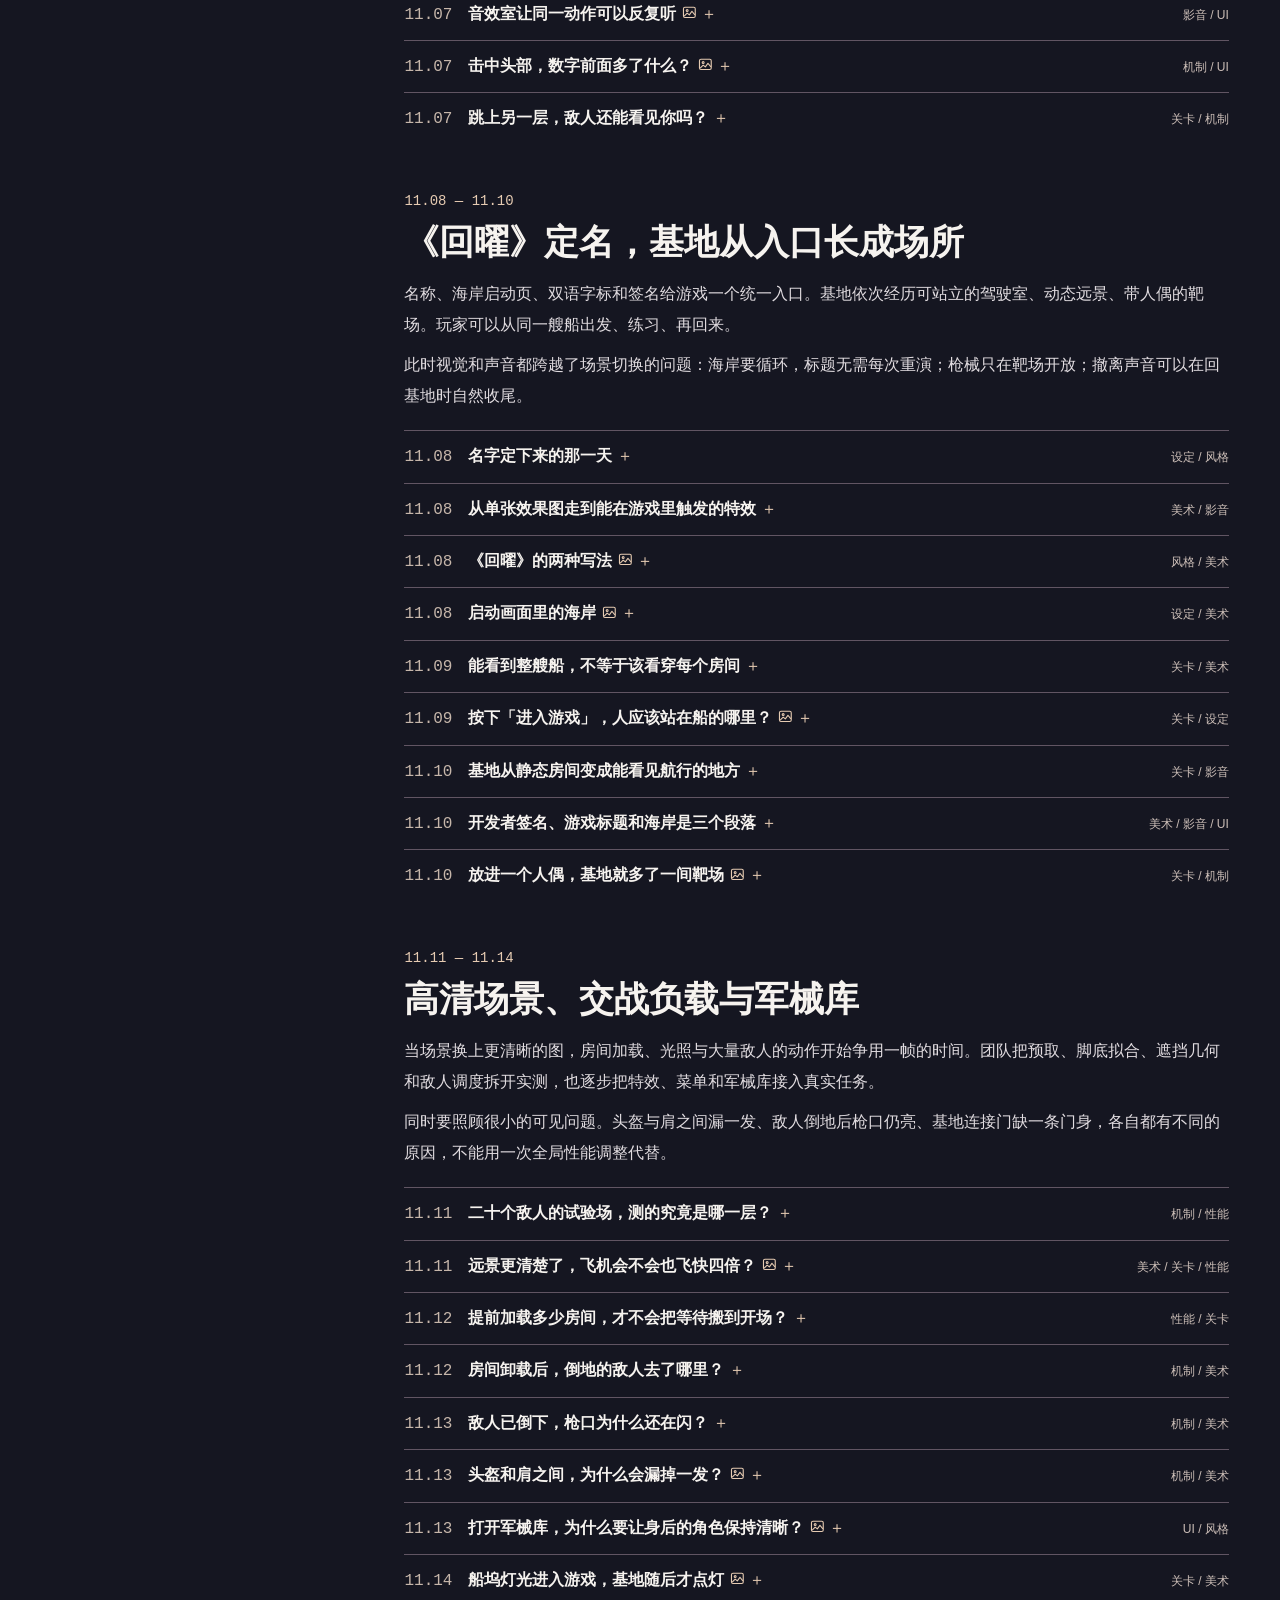
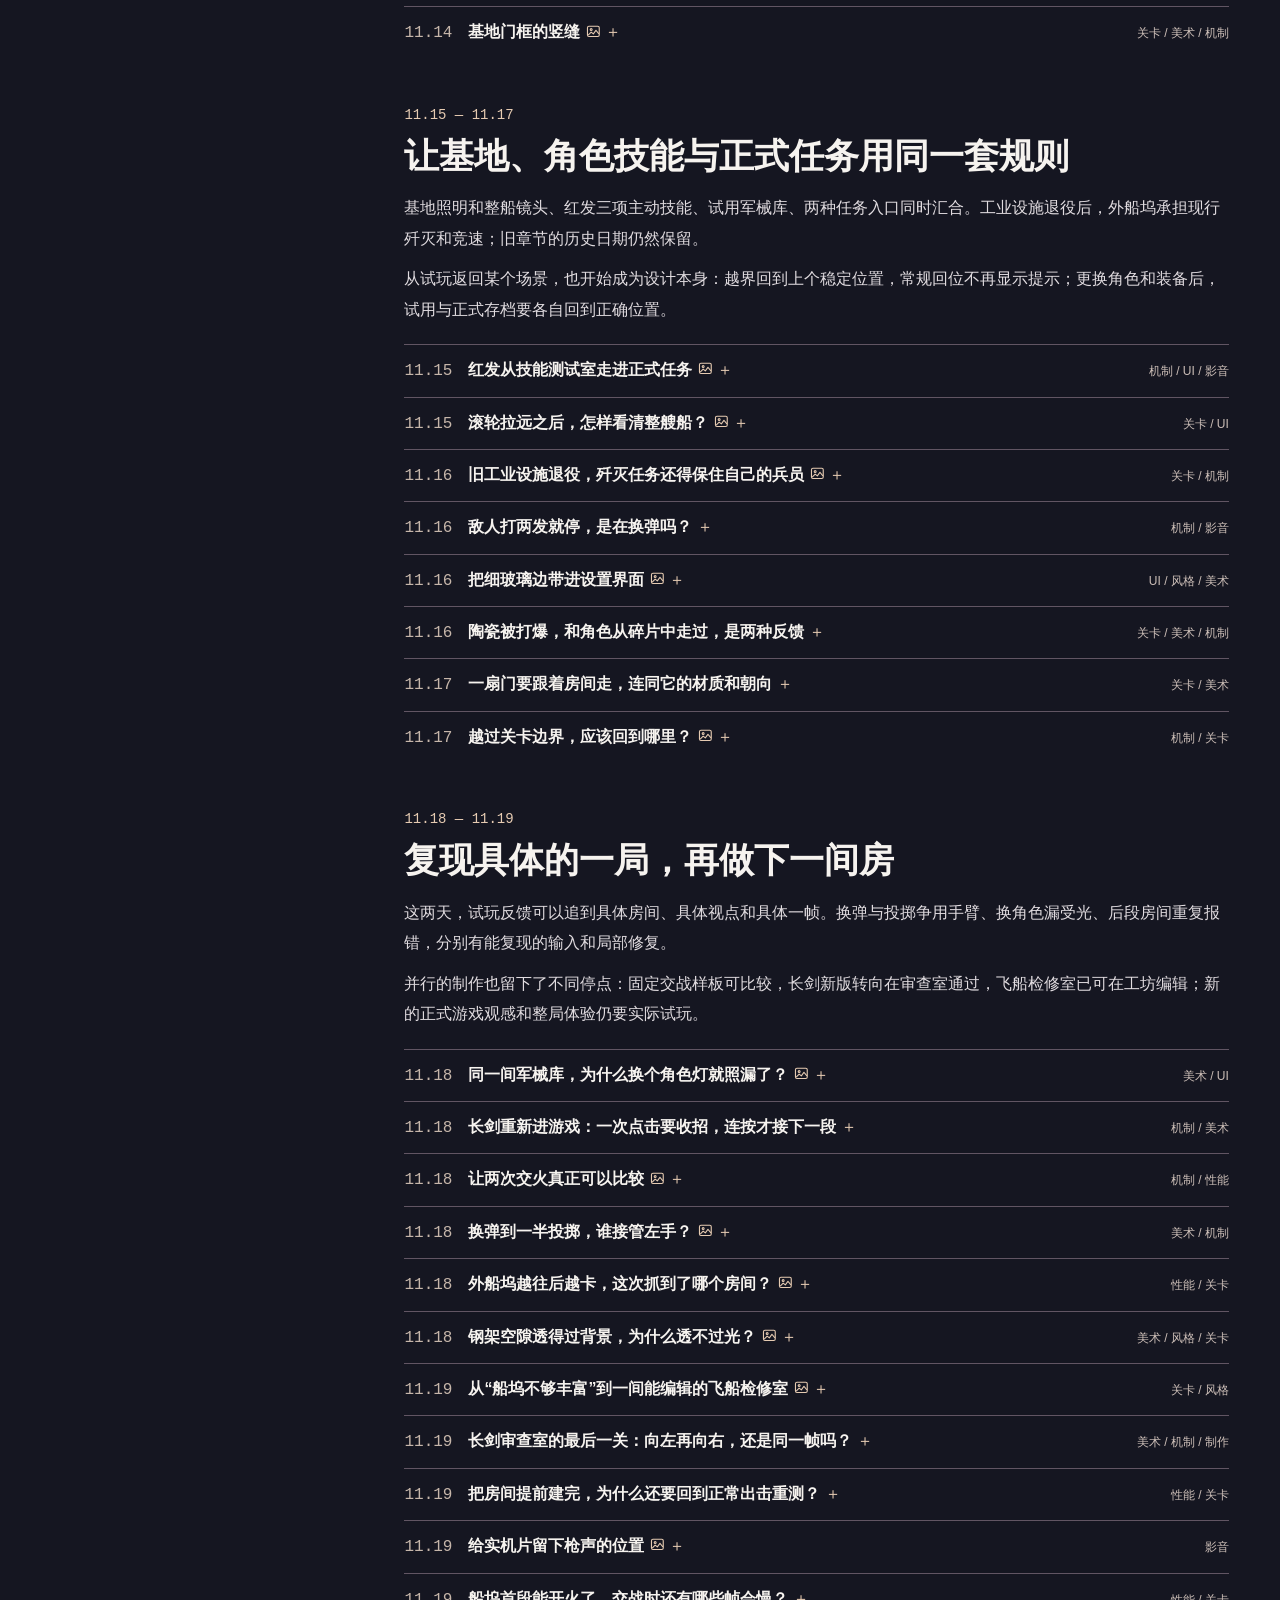
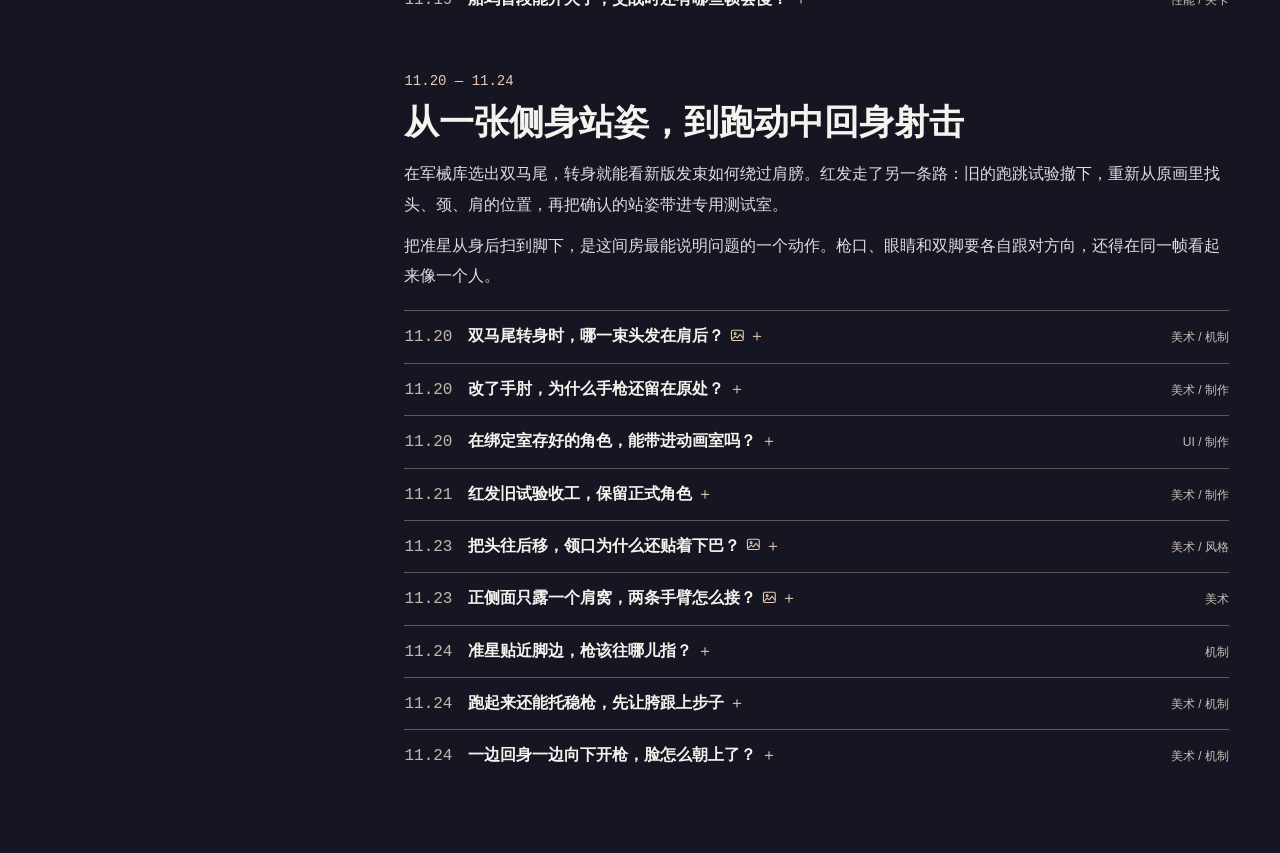
==== commit c41b2bc5: "Update development history through November 24" ====
--- a/history.html
+++ b/history.html
@@ -12,6 +12,6 @@
 <body class="history">
 <header><a href="index.html#home" aria-label="回曜首页"><img src="media/Asterborne-eclipse-wordmark.png" alt="Asterborne"></a><nav><a href="index.html#home">游戏首页</a><a href="index.html#journal">按日期浏览</a><a href="index.html#topics">分类索引</a></nav></header>
 <main>
-<div class="history-intro"><div><p>制作回顾　／　2026.10.21 — 11.19</p><h1>《回曜》是怎样做起来的</h1><p>最初的角色只能在测试房里走、蹲、滑铲。一个月后，它可以从基地装备武器，走进随机生成的外船坞。中间经历了哪些决定，又有哪些办法试过才知道走不通？</p></div></div>
+<div class="history-intro"><div><p>制作回顾　／　2026.10.21 — 11.24</p><h1>《回曜》是怎样做起来的</h1><p>最初的角色只能在测试房里走、蹲、滑铲。一个月后，它可以从基地装备武器，走进随机生成的外船坞。中间经历了哪些决定，又有哪些办法试过才知道走不通？</p></div></div>
 <div class="history-layout"><aside><h2>按阶段阅读</h2><nav id="contents" aria-label="项目历程目录"></nav></aside><div id="chapters"></div></div>
 </main><footer><img src="media/Vincent-emblem-4K.png" alt="Vincent"><a href="#top">回到页首 ↑</a></footer></body></html>
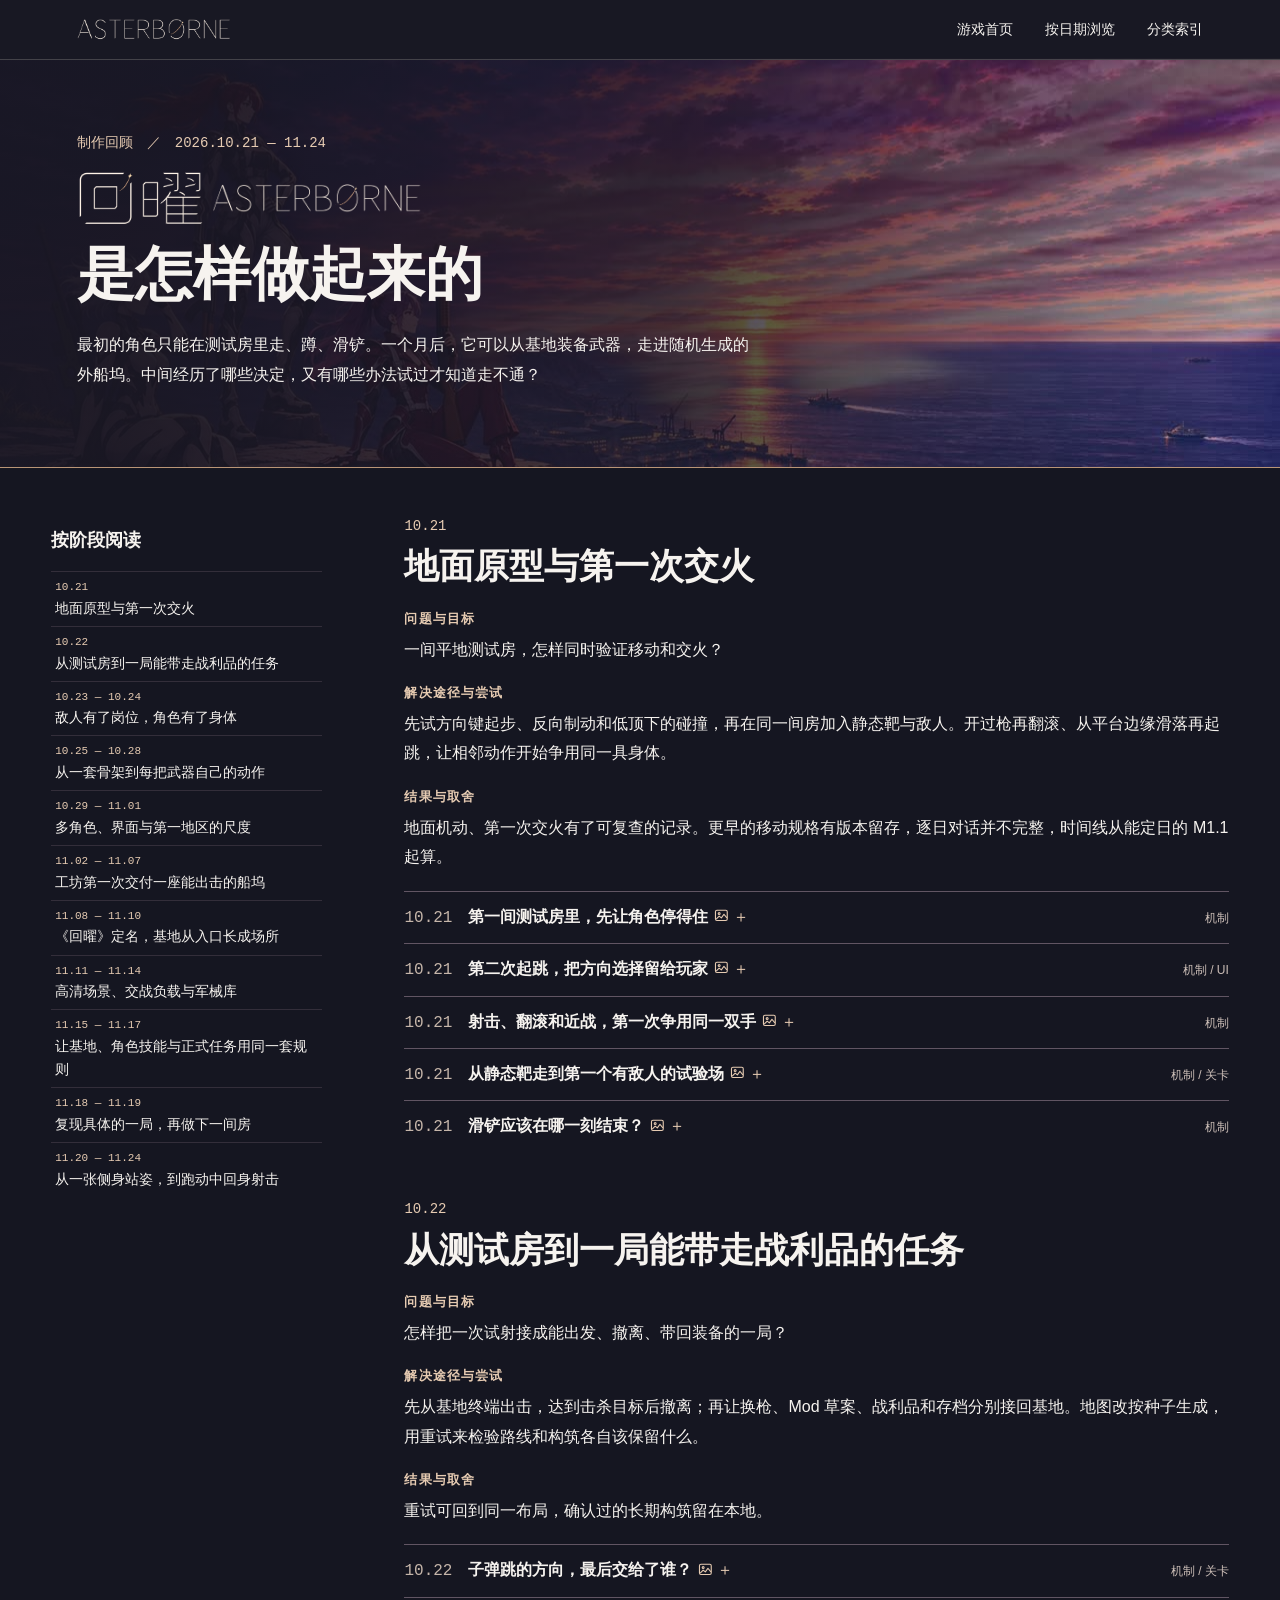
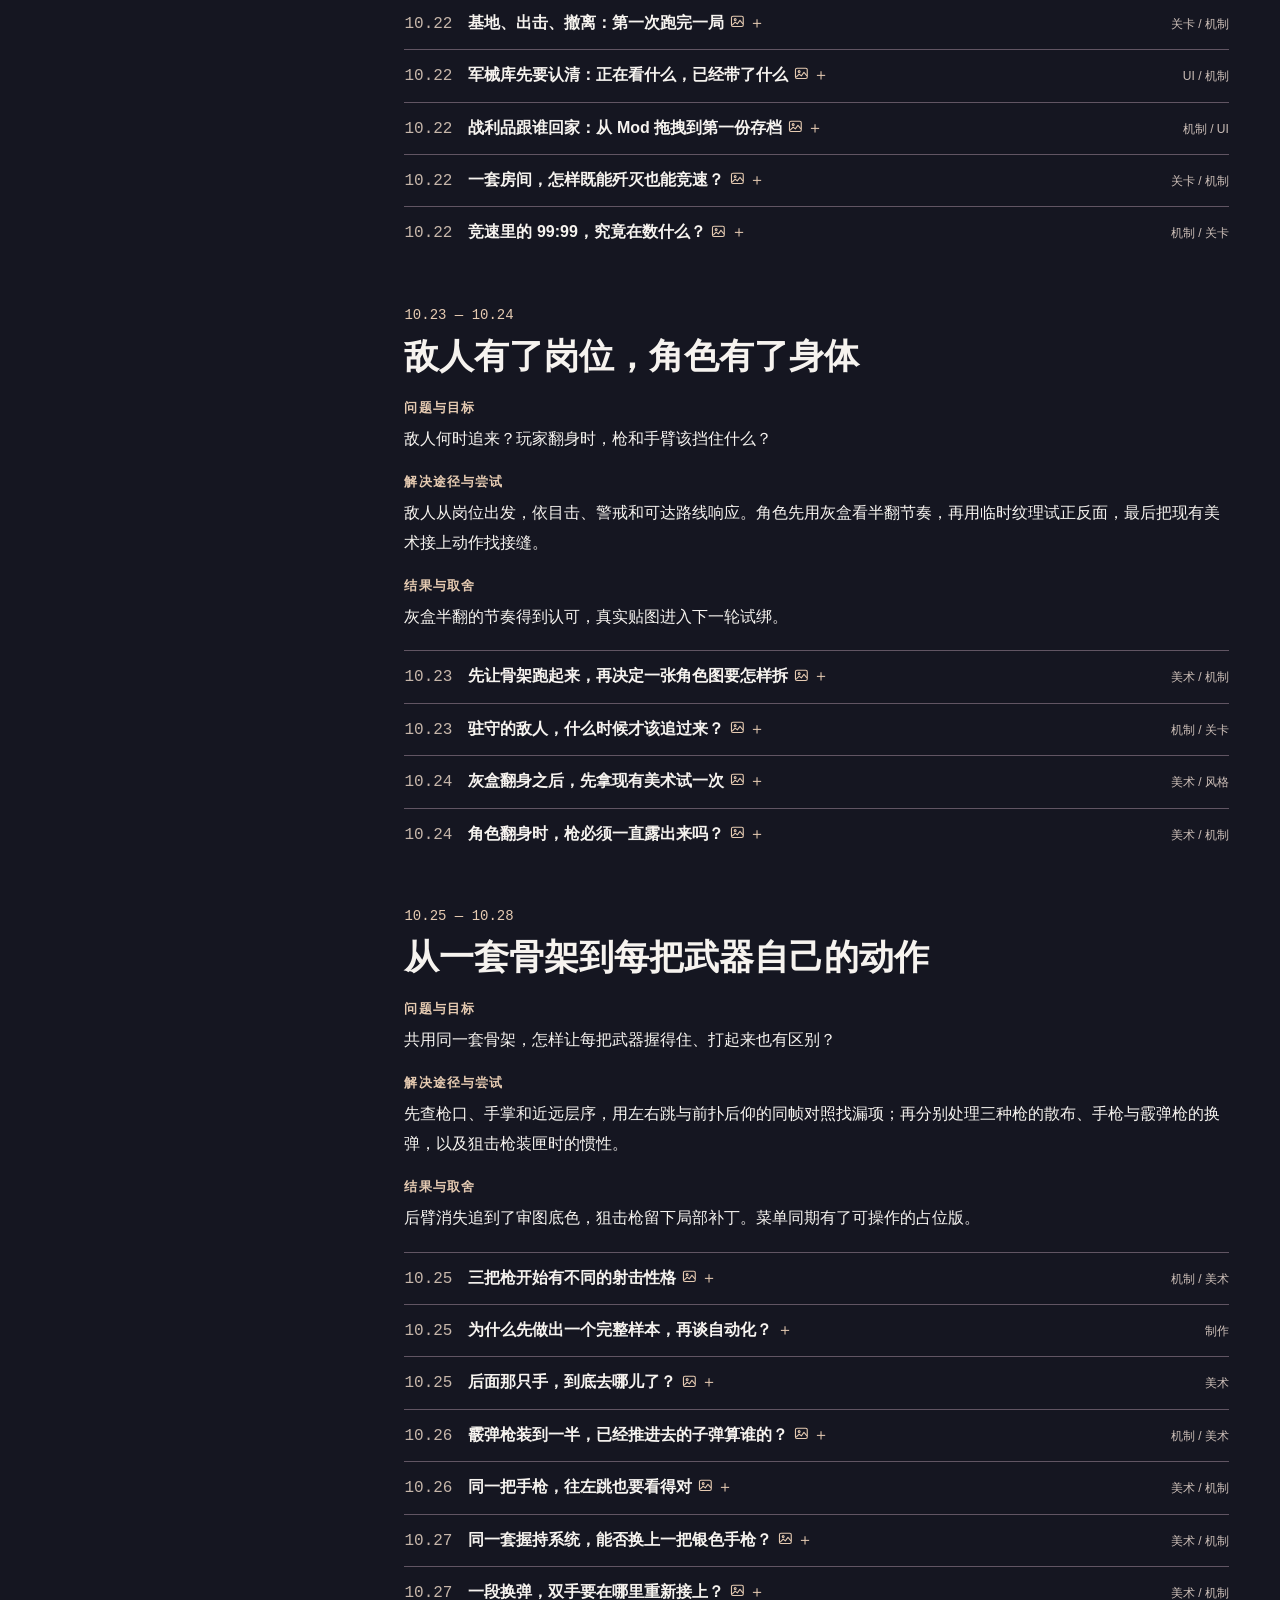
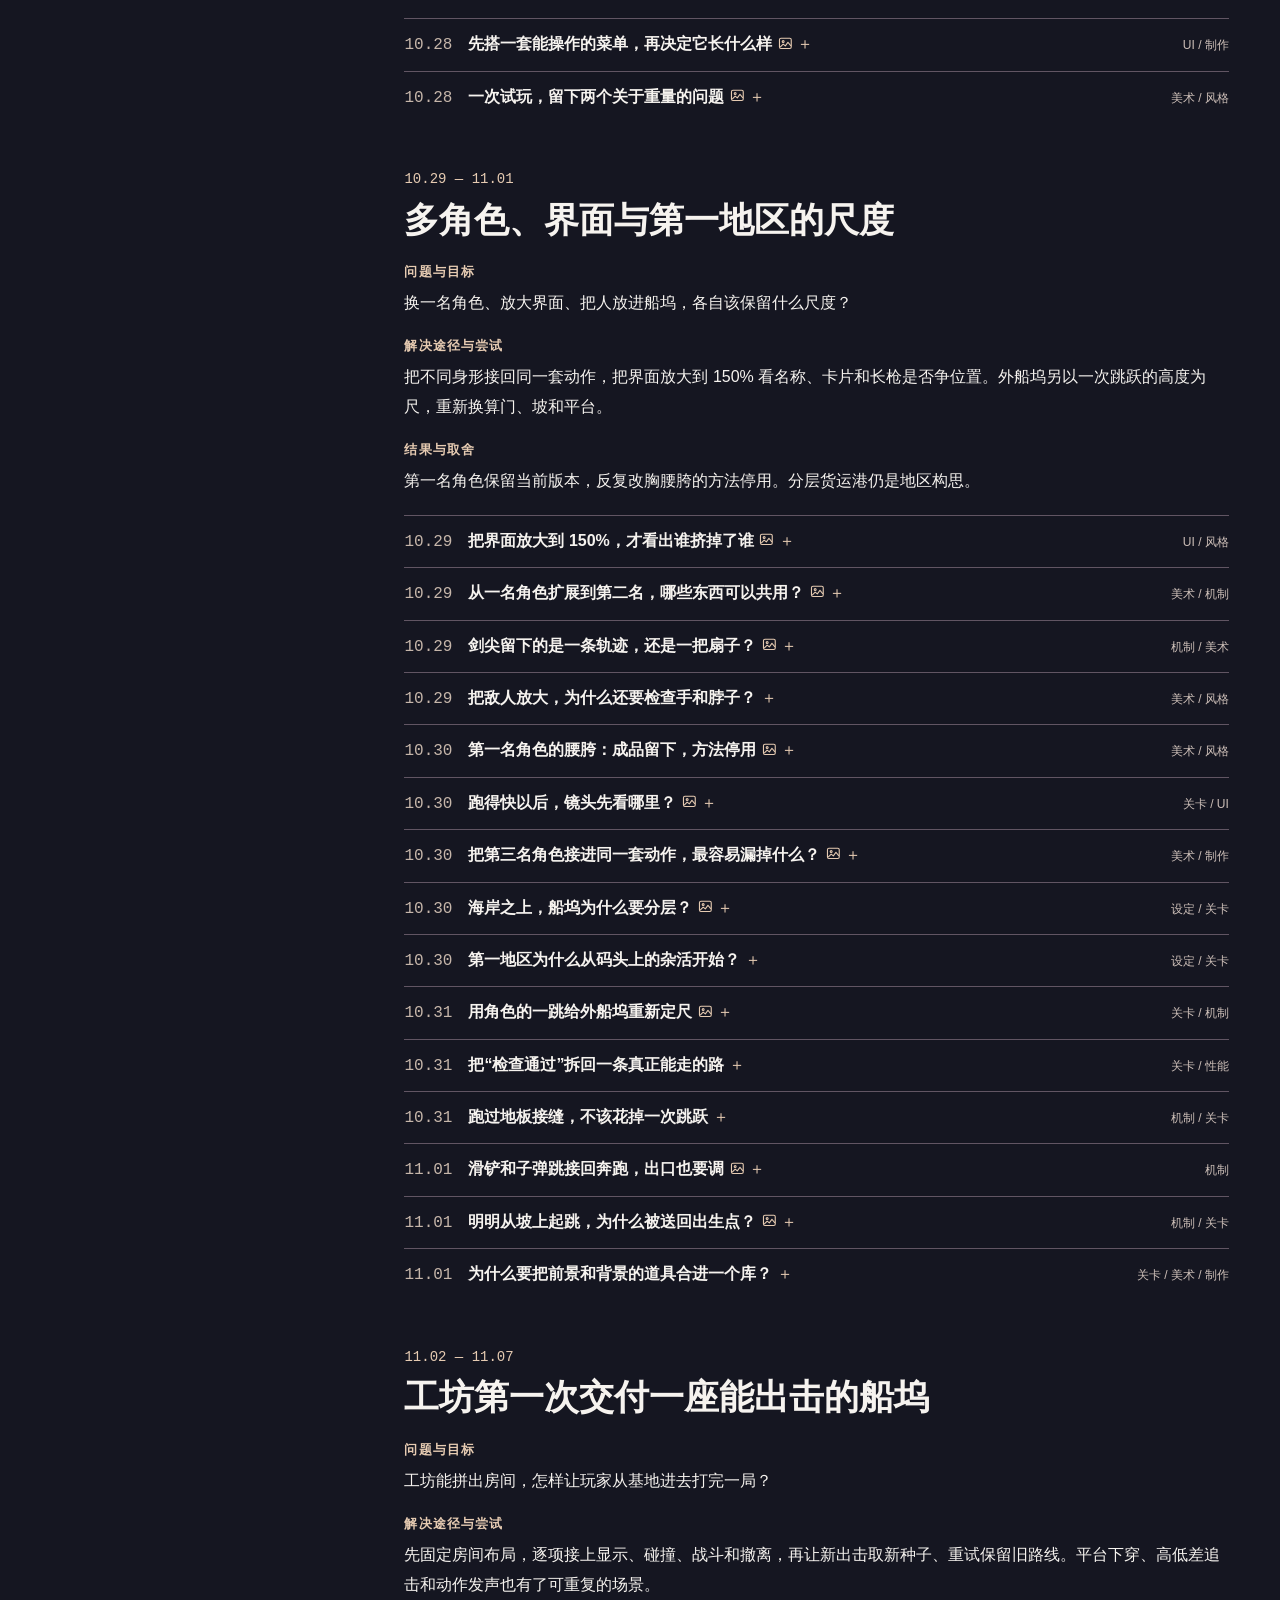
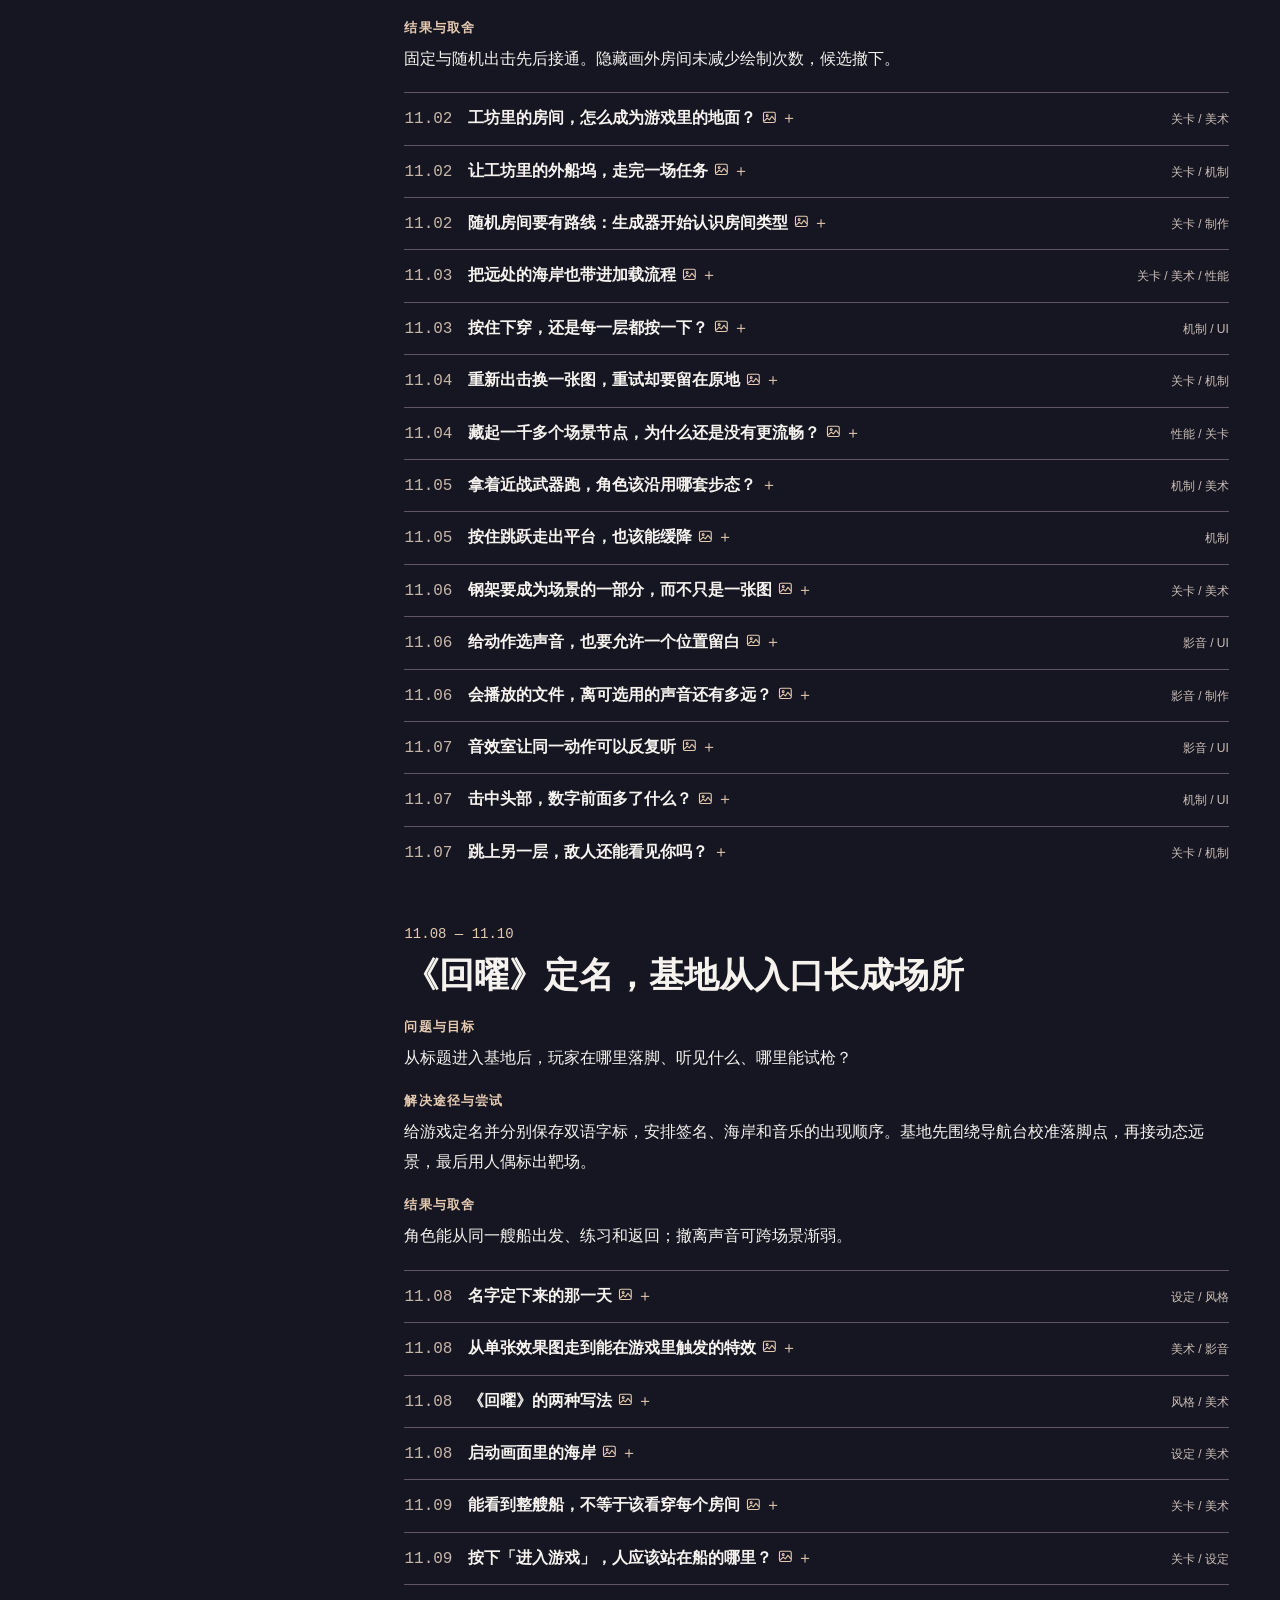
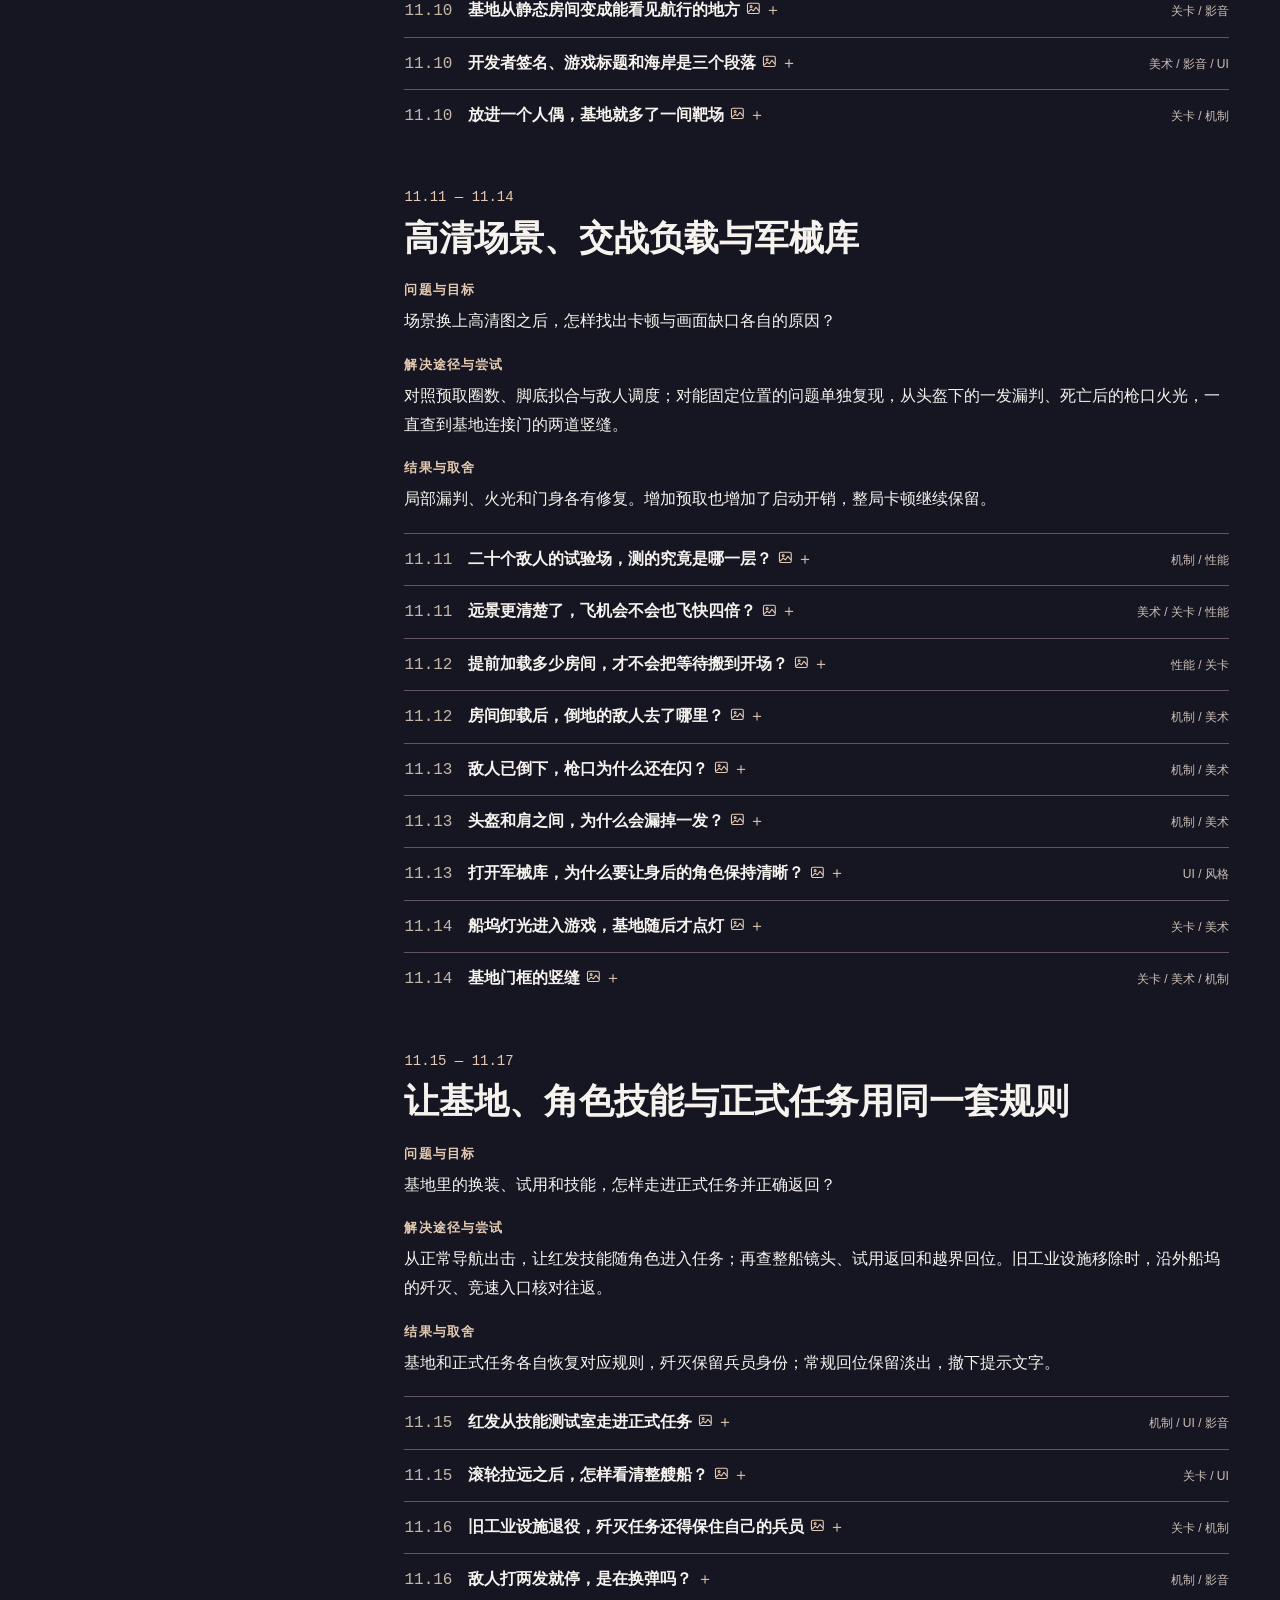
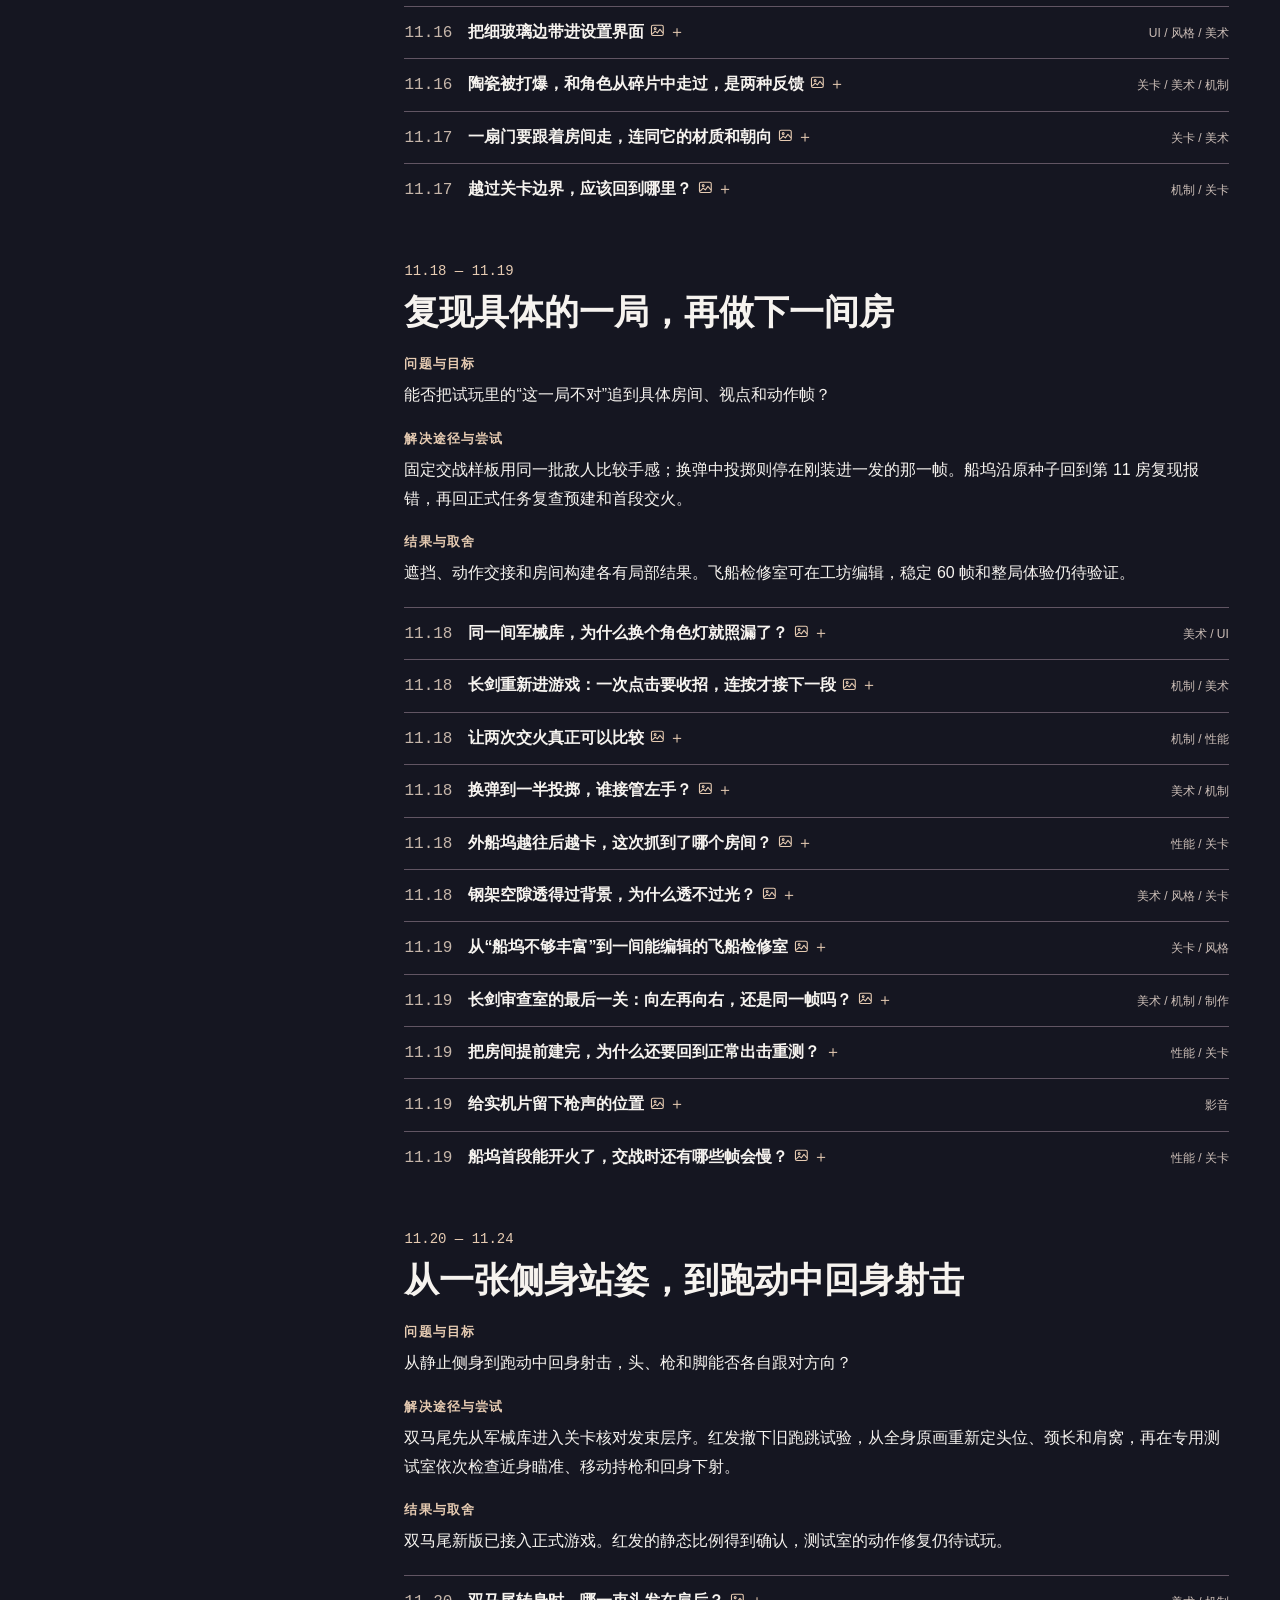
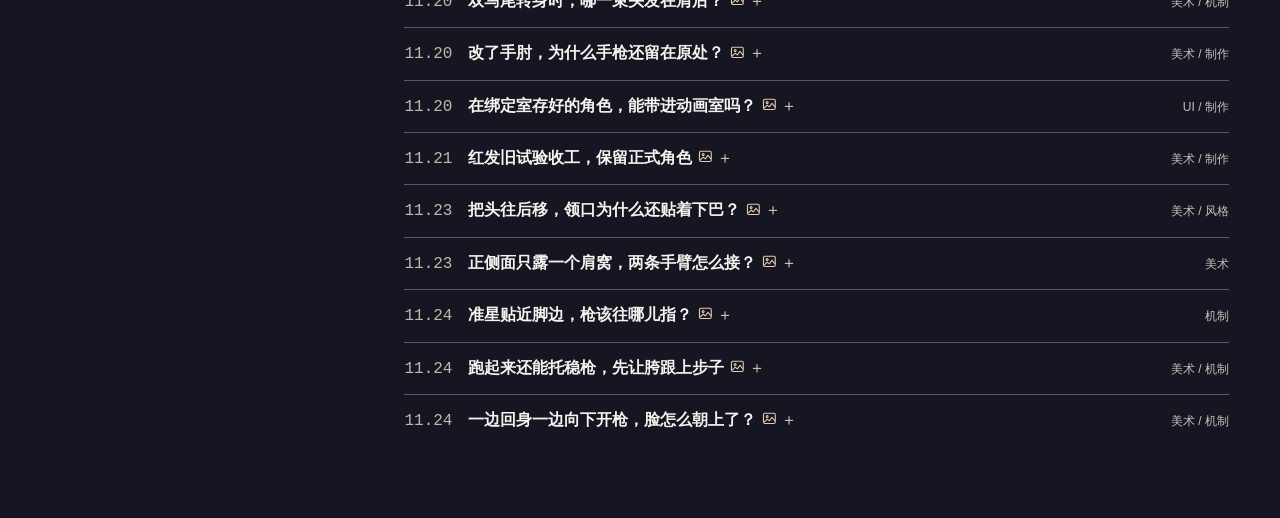
==== commit a8dbbaf3: "Set the history heading in two lines with paired bilingual wordmarks" ====
--- a/history.html
+++ b/history.html
@@ -5,13 +5,13 @@
 <meta name="viewport" content="width=device-width,initial-scale=1">
 <title>项目历程 ｜ 回曜 Asterborne</title>
 <link rel="stylesheet" href="site.css">
-<link rel="stylesheet" href="history.css">
+<link rel="stylesheet" href="history.css?v=history-title-1">
 <script defer src="notes.js"></script><script defer src="figures.js"></script>
 <script defer src="history.js"></script>
 </head>
 <body class="history">
 <header><a href="index.html#home" aria-label="回曜首页"><img src="media/Asterborne-eclipse-wordmark.png" alt="Asterborne"></a><nav><a href="index.html#home">游戏首页</a><a href="index.html#journal">按日期浏览</a><a href="index.html#topics">分类索引</a></nav></header>
 <main>
-<div class="history-intro"><div><p>制作回顾　／　2026.10.21 — 11.24</p><h1>《回曜》是怎样做起来的</h1><p>最初的角色只能在测试房里走、蹲、滑铲。一个月后，它可以从基地装备武器，走进随机生成的外船坞。中间经历了哪些决定，又有哪些办法试过才知道走不通？</p></div></div>
+<div class="history-intro"><div><p>制作回顾　／　2026.10.21 — 11.24</p><h1 aria-label="回曜 Asterborne 是怎样做起来的"><span class="history-wordmarks" aria-hidden="true"><img src="media/Asterborne-Huiyao-wordmark.png" alt=""><img src="media/Asterborne-eclipse-wordmark.png" alt=""></span><span class="history-title-line">是怎样做起来的</span></h1><p>最初的角色只能在测试房里走、蹲、滑铲。一个月后，它可以从基地装备武器，走进随机生成的外船坞。中间经历了哪些决定，又有哪些办法试过才知道走不通？</p></div></div>
 <div class="history-layout"><aside><h2>按阶段阅读</h2><nav id="contents" aria-label="项目历程目录"></nav></aside><div id="chapters"></div></div>
 </main><footer><img src="media/Vincent-emblem-4K.png" alt="Vincent"><a href="#top">回到页首 ↑</a></footer></body></html>
--- a/site.css
+++ b/site.css
@@ -1,4 +1,9 @@
-*{box-sizing:border-box}html{scroll-behavior:smooth;scroll-padding-top:20px}body{margin:0;color:#f6f3ef;background:#151621;font:16px/1.65 "Microsoft YaHei UI","Microsoft YaHei",sans-serif}button,select{font:inherit;cursor:pointer}a,button{color:inherit}a{text-decoration:none}button{background:none;border:0}a:hover,button:hover{color:#f7cb96}:focus-visible{outline:3px solid #ffd38d;outline-offset:3px}header{position:absolute;z-index:2;inset:0 0 auto;display:flex;align-items:center;justify-content:space-between;padding:18px 6%;border-bottom:1px solid #fffae62f;background:linear-gradient(#171326bd,transparent)}header img{width:155px;display:block}nav{display:flex;gap:32px;font-size:14px}.hero{height:clamp(510px,74vh,820px);position:relative;isolation:isolate;overflow:hidden;background:#302849}.hero video,.hero:after{position:absolute;inset:0;width:100%;height:100%;object-fit:cover;object-position:50% 58%;z-index:-2}.hero:after{content:"";z-index:-1;background:linear-gradient(90deg,transparent 34%,#211b3633 55%,#1c122a75),linear-gradient(0deg,#10111caa,transparent 22%)}.heroCopy{position:absolute;top:53%;left:48%;right:4%;transform:translateY(-50%);text-align:center}.hero h1{margin:0}.hero h1 img{display:block;margin:auto;filter:drop-shadow(0 2px 7px #15101f)}.zh{width:min(48%,265px)}.en{width:min(80%,450px)}.heroCopy p{letter-spacing:.28em;font-size:14px;color:white;margin:19px 0 25px;text-shadow:0 1px 4px #111}#play{background:#f8ecda;color:#292130;padding:12px 23px;clip-path:polygon(8px 0,100% 0,100% calc(100% - 8px),calc(100% - 8px) 100%,0 100%,0 8px);font-weight:650}#play:hover{background:white}#play span{font-size:13px;margin-right:5px}#play small{border-left:1px solid #99897c;margin-left:10px;padding-left:12px;font:12px monospace}#motion{position:absolute;bottom:18px;right:5%;font-size:12px;background:#171525b5;border:1px solid #ffffff50;border-radius:18px;padding:4px 13px}
+*{box-sizing:border-box}html{scroll-behavior:smooth;scroll-padding-top:20px}body{margin:0;color:#f6f3ef;background:#151621;font:16px/1.65 "Microsoft YaHei UI","Microsoft YaHei",sans-serif}button,select{font:inherit;cursor:pointer}a,button{color:inherit}a{text-decoration:none}button{background:none;border:0}a:hover,button:hover{color:#f7cb96}:focus-visible{outline:3px solid #ffd38d;outline-offset:3px}header{position:absolute;z-index:2;inset:0 0 auto;display:flex;align-items:center;justify-content:space-between;padding:18px 6%;border-bottom:1px solid #fffae62f;background:linear-gradient(#171326bd,transparent)}header img{width:155px;display:block}nav{display:flex;gap:32px;font-size:14px}.hero{height:clamp(510px,74vh,820px);position:relative;isolation:isolate;overflow:hidden;background:#302849}.hero video,.hero:after{position:absolute;inset:0;width:100%;height:100%;object-fit:cover;object-position:50% 58%;z-index:-2}.hero:after{content:"";z-index:-1;background:linear-gradient(90deg,transparent 34%,#211b3633 55%,#1c122a75),linear-gradient(0deg,#10111caa,transparent 22%)}.heroCopy{position:absolute;top:53%;left:48%;right:4%;transform:translateY(-50%);text-align:center}:root { caret-color: transparent; }
+input, textarea, [contenteditable]:not([contenteditable="false"]) { caret-color: auto; }
+.hero h1{margin:0;user-select:none}
+.hero h1 span{display:block;margin:auto;background:no-repeat center/contain;filter:drop-shadow(0 2px 7px #15101f)}
+.hero h1 .zh{aspect-ratio:2644/1184;background-image:url("media/Asterborne-Huiyao-wordmark.png")}
+.hero h1 .en{aspect-ratio:3760/513;background-image:url("media/Asterborne-eclipse-wordmark.png")}.zh{width:min(48%,265px)}.en{width:min(80%,450px)}.heroCopy p{letter-spacing:.28em;font-size:14px;color:white;margin:19px 0 25px;text-shadow:0 1px 4px #111}#play{background:#f8ecda;color:#292130;padding:12px 23px;clip-path:polygon(8px 0,100% 0,100% calc(100% - 8px),calc(100% - 8px) 100%,0 100%,0 8px);font-weight:650}#play:hover{background:white}#play span{font-size:13px;margin-right:5px}#play small{border-left:1px solid #99897c;margin-left:10px;padding-left:12px;font:12px monospace}#motion{position:absolute;bottom:18px;right:5%;font-size:12px;background:#171525b5;border:1px solid #ffffff50;border-radius:18px;padding:4px 13px}
 #journal{position:relative;padding:48px max(6vw,calc((100vw - 1190px)/2)) 68px;background-image:radial-gradient(ellipse at 88% 0,#44334566,transparent 42%),repeating-linear-gradient(117deg,transparent 0 16px,#c7b3a205 16px 17px,transparent 17px 32px);border-top:2px solid #b99576}.mast,.bar,footer{display:flex;align-items:center;justify-content:space-between;gap:20px}.mast span{font:italic 18px Georgia,serif;color:#d7b89b}.mast h2{font:500 clamp(32px,4vw,50px)/1.2 "Songti SC",SimSun,serif;letter-spacing:.12em;margin:6px 0 24px}.mast p,.feature p{font-size:14px;color:#d4ced1}.feature{display:grid;grid-template-columns:1fr 1fr;align-items:center;gap:5%;border-block:1px solid #c8a68444;background:linear-gradient(105deg,#222631,#302b38);padding:20px}.featureImg{height:195px;background:#15161a;overflow:hidden}.featureImg img{width:100%;height:100%;object-fit:contain}.feature small,#articleMeta{color:#e5c4a1}.feature h3{font:500 30px/1.4 SimSun,serif;margin:9px 0}.feature p{max-width:31em}.feature button{padding:4px 0;border-bottom:1px solid #d7b89b}.feature b{margin-left:14px}.archive{display:grid;grid-template-columns:210px 1fr;gap:6%;margin-top:42px}.archive h3{margin:0 0 10px;font-size:21px}.bar label{font-size:13px;color:#ccc6cd}select{color:inherit;background:#211f2b;border:1px solid #6e636a;padding:3px 6px}.bar{border-bottom:1px solid #71636b;padding-bottom:10px}#filters{display:grid;gap:2px}#filters button{padding:8px 12px;text-align:left;display:flex;justify-content:space-between;border-left:2px solid transparent}#filters button[aria-pressed=true]{background:#be93731c;border-color:#d7ac80;color:#f5d4ad}#filters small,time{font-family:Consolas,monospace;color:#c6b6aa}.entry{width:100%;display:grid;grid-template-columns:105px 1fr auto;gap:10px;text-align:left;padding:19px 0;border-bottom:1px solid #81748143;align-items:center}.entry small{display:block;color:#bdb5be;margin-top:4px}.entry b{font-size:18px}.entry i{font-style:normal;color:#c8b09a}.empty{color:#beb7bf}footer{border-top:1px solid #615563;padding:12px 6%;font-size:13px}footer img{width:115px}dialog{color:#f6f2ec;background:#25232e;border:1px solid #776b72;max-width:min(90vw,760px);padding:28px}dialog::backdrop{background:#080914dd}.close{display:block;margin:0 0 16px auto}dialog img,dialog video{display:block;max-width:100%;max-height:70vh;margin:auto}#cinema{width:min(95vw,1100px);max-width:none;padding:12px}#cinema video{width:100%}dialog h2{font-family:SimSun,serif}dialog p{line-height:1.85}
 @media(max-width:700px){header{padding:15px 4%}header img{width:100px}nav{gap:13px;font-size:12px}.hero{height:560px}.hero video{object-position:34% center}.heroCopy{inset:auto 0 34px;transform:none}.hero:after{background:linear-gradient(0deg,#171325ed 0,transparent 66%)}.zh{width:116px}.en{width:238px}.heroCopy p{margin:8px 0 13px}#motion{bottom:8px;right:8px;font-size:10px}.mast{display:block}.mast p{margin:-8px 0 18px}.feature{display:block;padding:14px}.featureImg{height:148px;margin-bottom:15px}.archive{display:block;margin-top:28px}#filters{display:flex;flex-wrap:wrap;gap:6px}#filters button{border:1px solid #685d69;padding:4px 9px}#filters small{margin-left:5px}.bar{margin-top:24px}.entry{grid-template-columns:1fr auto;gap:2px}.entry time{grid-column:1/-1;font-size:12px}#journal{padding:32px 5%}.heroCopy #play{font-size:14px}}
 @media(prefers-reduced-motion:reduce){html{scroll-behavior:auto}}
@@ -16,3 +21,92 @@
 
 .note-image-icon { display: inline-block; width: .92em; height: .92em; margin-inline-start: .35em; vertical-align: -.06em; color: var(--accent); }
 .note-image-icon svg { display: block; width: 100%; height: 100%; }
+
+.story-part { margin: 1.1rem 0; }
+.story-label { display: block; font-size: .83rem; letter-spacing: .08em; color: #e6cbb2; }
+.story-part > p { margin: .32rem 0 .65rem; }
+
+#journalDeck {
+  --step: 8px;
+  --flight-ms: 720;
+  position: relative;
+  isolation: isolate;
+  margin: calc(2 * var(--step)) calc(2 * var(--step)) 0 0;
+  height: 292px;
+}
+#journalDeck .feature {
+  position: absolute;
+  inset: 0;
+  box-sizing: border-box;
+  border: 1px solid transparent;
+  background: linear-gradient(105deg,#222631,#302b38) padding-box,
+    linear-gradient(118deg,#b79462,#f0d8a5 17%,#816948 44%,#a98b63 76%,#e1c18e) border-box;
+  transition: transform calc(var(--flight-ms) * 1ms) ease, opacity calc(var(--flight-ms) * 1ms) ease, translate .16s ease-out;
+}
+#journalDeck .feature > * { min-width: 0; }
+#journalDeck .feature:where([data-slot="1"], [data-slot="2"], [data-slot="incoming"]) > :not(.select-card) { visibility: hidden; }
+#journalDeck .feature[data-slot="leaving"] > * { visibility: visible; }
+#journalDeck [data-slot="0"] { z-index: 3; opacity: 1; }
+#journalDeck [data-slot="1"] { transform: translate(var(--step),calc(-1 * var(--step))); z-index: 2; opacity: .8; }
+#journalDeck [data-slot="2"] { transform: translate(calc(2 * var(--step)),calc(-2 * var(--step))); z-index: 1; opacity: .6; }
+#journalDeck [data-slot="incoming"] { transform: translate(calc(4 * var(--step)),calc(-4 * var(--step))); z-index: 0; opacity: 0; }
+#journalDeck [data-slot="leaving"] { transform: translate(-25px,22px); z-index: 4; opacity: 0; pointer-events: none; }
+#journalDeck .text-only { display: flex; align-items: center; justify-content: flex-start; text-align: left; }
+#journalDeck .text-only p { max-width: 64ch; }
+#journalDeck h3, #journalDeck p {
+  display: -webkit-box; -webkit-box-orient: vertical; overflow: hidden;
+}
+#journalDeck h3 { -webkit-line-clamp: 2; }
+#journalDeck p { -webkit-line-clamp: 3; }
+@media(max-width:750px) {
+  #journalDeck { --step: 5px; height: 398px; }
+  #journalDeck .feature { display: flex; flex-direction: column; align-items: stretch; justify-content: center; gap: 0; }
+  #journalDeck .featureImg { flex: 0 0 128px; margin-bottom: 10px; }
+  #journalDeck h3 { font-size: 23px; line-height: 1.3; }
+  #journalDeck p { margin: 6px 0 10px; }
+}
+@media(prefers-reduced-motion:reduce) {
+  #journalDeck .feature { transition: none; }
+  #journalDeck [data-slot="leaving"] { visibility: hidden; }
+}
+
+.deck-clock { position:absolute; z-index:5; right:10px; bottom:10px; width:36px; height:36px; pointer-events:none; }
+.deck-clock[hidden] { display:none; }
+.deck-clock circle { fill:none; stroke-width:1.1; }
+.clock-track { stroke:#fff; }
+.clock-ring { stroke:#fff; }
+.deck-clock text { fill:#fff; font:500 15px Arial,sans-serif; font-variant-numeric:tabular-nums; }
+#journalDeck .feature { padding-right:52px; }
+@media(max-width:750px) {
+  #journalDeck .feature { padding-right:14px; padding-bottom:44px; }
+  .deck-clock { right:8px; bottom:6px; width:32px; height:32px; }
+}
+
+#journalDeck .select-card {
+  position: absolute;
+  inset: 0;
+  width: 100%;
+  height: 100%;
+  padding: 0;
+  border: 0;
+  background: transparent;
+  cursor: pointer;
+}
+#journalDeck .select-card[hidden] { display: none; }
+#journalDeck .select-card:focus-visible { outline: 2px solid #f0d8a5; outline-offset: -2px; }
+
+#journalDeck :is([data-slot="1"], [data-slot="2"])[data-peek="top"] { translate: 0 calc(-2 * var(--step)); }
+#journalDeck :is([data-slot="1"], [data-slot="2"])[data-peek="right"] { translate: calc(2 * var(--step)) 0; }
+#journalDeck :is([data-slot="1"], [data-slot="2"])[data-peek="corner"] { translate: calc(2 * var(--step)) calc(-2 * var(--step)); }
+
+#journalDeck.chain-flight .feature { transition-timing-function: linear, linear, ease-out; }
+
+#moreEntries {
+  display: block;
+  margin: 20px auto 0;
+  padding: .6em 1.8em;
+  border: 1px solid #ab906b;
+  color: #ecd2ae;
+}
+#moreEntries[hidden] { display: none; }
+#moreEntries:hover, #moreEntries:focus-visible { background: #d7b89b18; }
--- a/history.css
+++ b/history.css
@@ -1 +1,17 @@
 .history{--accent:#e6cbb2;scroll-behavior:smooth}.history header{background:#191924ed}.history main{padding-top:58px}.history-intro{background:linear-gradient(90deg,#191723f5 10%,#191723cc 53%,#19172330),url(media/shore.jpg) center 55%/cover;padding:60px max(6vw,calc((100vw - 1190px)/2));border-bottom:1px solid #b99576}.history-intro div{max-width:680px}.history-intro p:first-child,.history-layout section>small,.history-layout aside small{color:var(--accent);font:14px/1.7 Consolas,monospace}.history h1,.history-layout section h2{font-family:"Songti SC",SimSun,serif;line-height:1.35}.history h1{font-size:clamp(34px,4.5vw,62px);margin:12px 0}.history-intro p{line-height:1.9}.history-layout{max-width:1280px;margin:auto;padding:44px 4%;display:grid;grid-template-columns:minmax(170px,23%) 1fr;gap:7%}.history-layout aside{position:sticky;top:78px;align-self:start;max-height:calc(100vh - 90px);overflow:auto}.history-layout aside h2{font-size:18px}.history-layout aside nav{display:grid;gap:0}.history-layout aside nav a{display:grid;padding:6px 4px;border-top:1px solid #61546366}.history-layout aside small{font-size:11px}.history-layout section{padding:0 0 42px;scroll-margin-top:70px}.history-layout section h2{font-size:clamp(24px,2.7vw,38px);margin:5px 0 14px}.history-layout section>p{line-height:1.9;margin:.65em 0;color:#e1dce0}.history-events{margin-top:19px}.history details{border-top:1px solid #615563}.history summary{cursor:pointer;display:grid;grid-template-columns:54px 1fr auto;gap:10px;align-items:baseline;padding:12px 0}.history summary strong:after{content:" ＋";color:var(--accent);font-weight:400}.history details[open] summary strong:after{content:" －"}.history summary small,.history figcaption{color:#cdbfb8;font-size:12px}.history details p{margin:4px 0 12px 64px;line-height:1.85}.history figure{margin:14px auto 20px;max-width:660px}.history figure img{max-width:100%;max-height:62vh;display:block;margin:auto}.history figcaption{margin-top:8px}.history a:hover,.history summary:hover{color:var(--accent)}@media(max-width:750px){.history main{padding-top:48px}.history-intro{padding:40px 5%}.history-layout{display:block;padding:22px 5%}.history-layout aside{position:static;max-height:none;margin-bottom:34px}.history-layout aside nav{grid-template-columns:1fr 1fr;gap:0 13px}.history-layout aside nav a{font-size:13px}.history summary{grid-template-columns:45px 1fr;gap:3px}.history summary small{grid-column:2}.history details p{margin-left:0}}
+
+.history-layout .story-part > p { line-height: 1.85; margin: .32rem 0 .65rem; }
+@media(min-width:751px){.history details > .story-part { margin-inline-start:64px; }}
+
+.history-wordmarks {
+  display: flex;
+  align-items: center;
+  gap: .12em;
+  margin-bottom: .15em;
+}
+.history-wordmarks img { display: block; height: 1em; width: auto; }
+.history-wordmarks img + img { height: .5em; }
+.history-title-line { display: block; }
+@media (max-width: 360px) {
+  .history-intro h1 { font-size: 9vw; }
+}
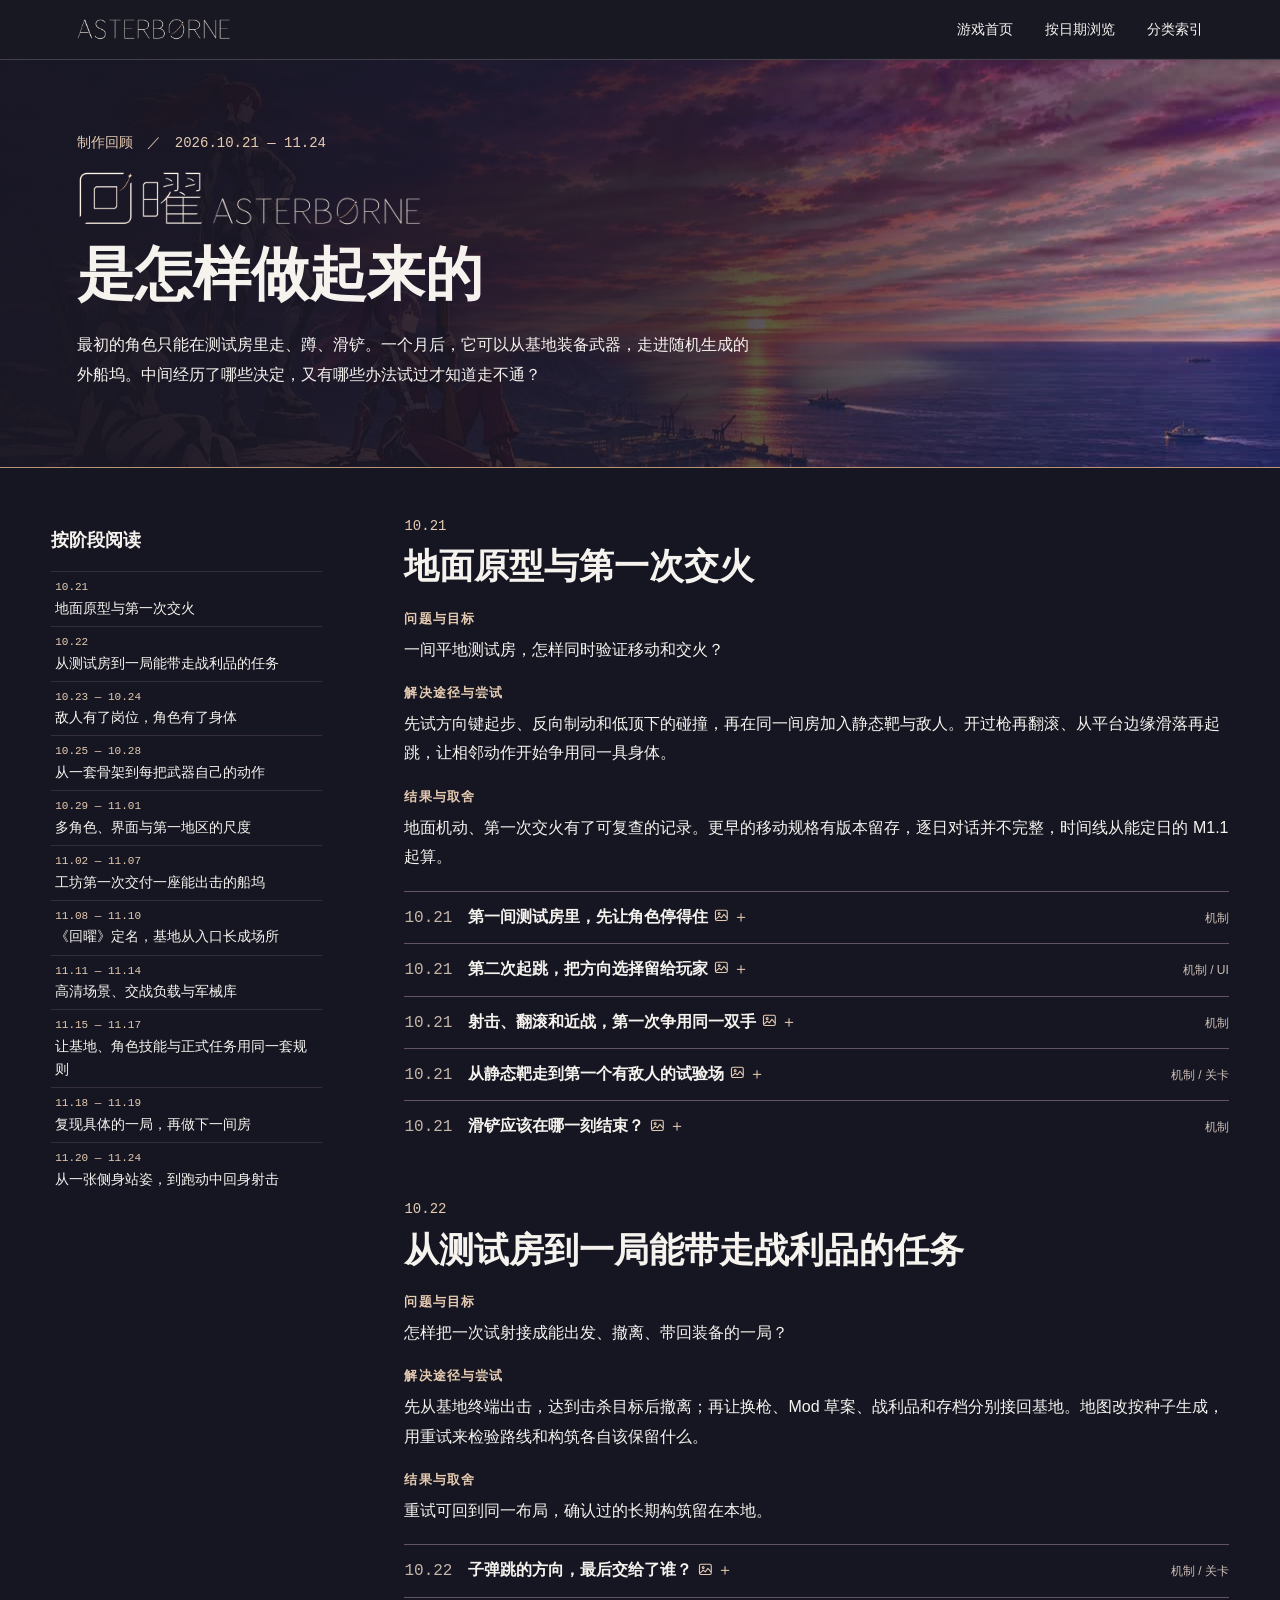
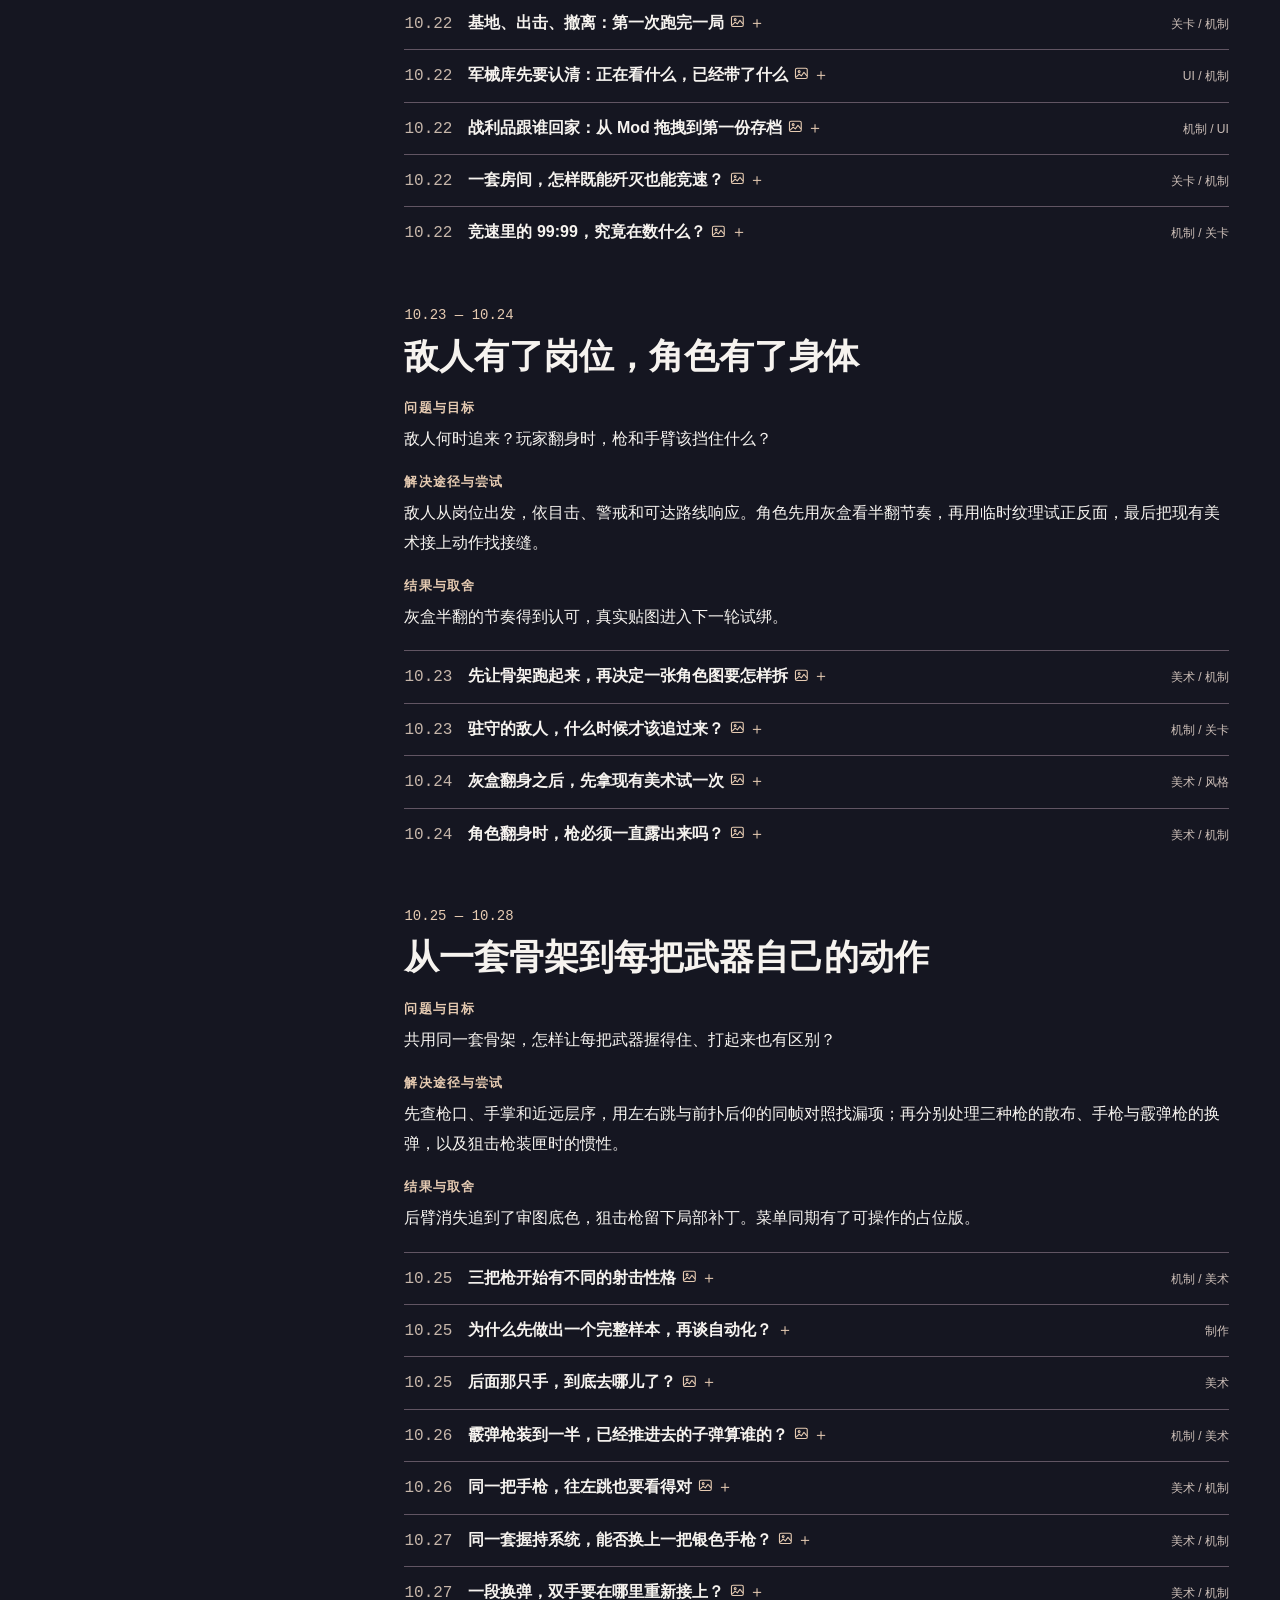
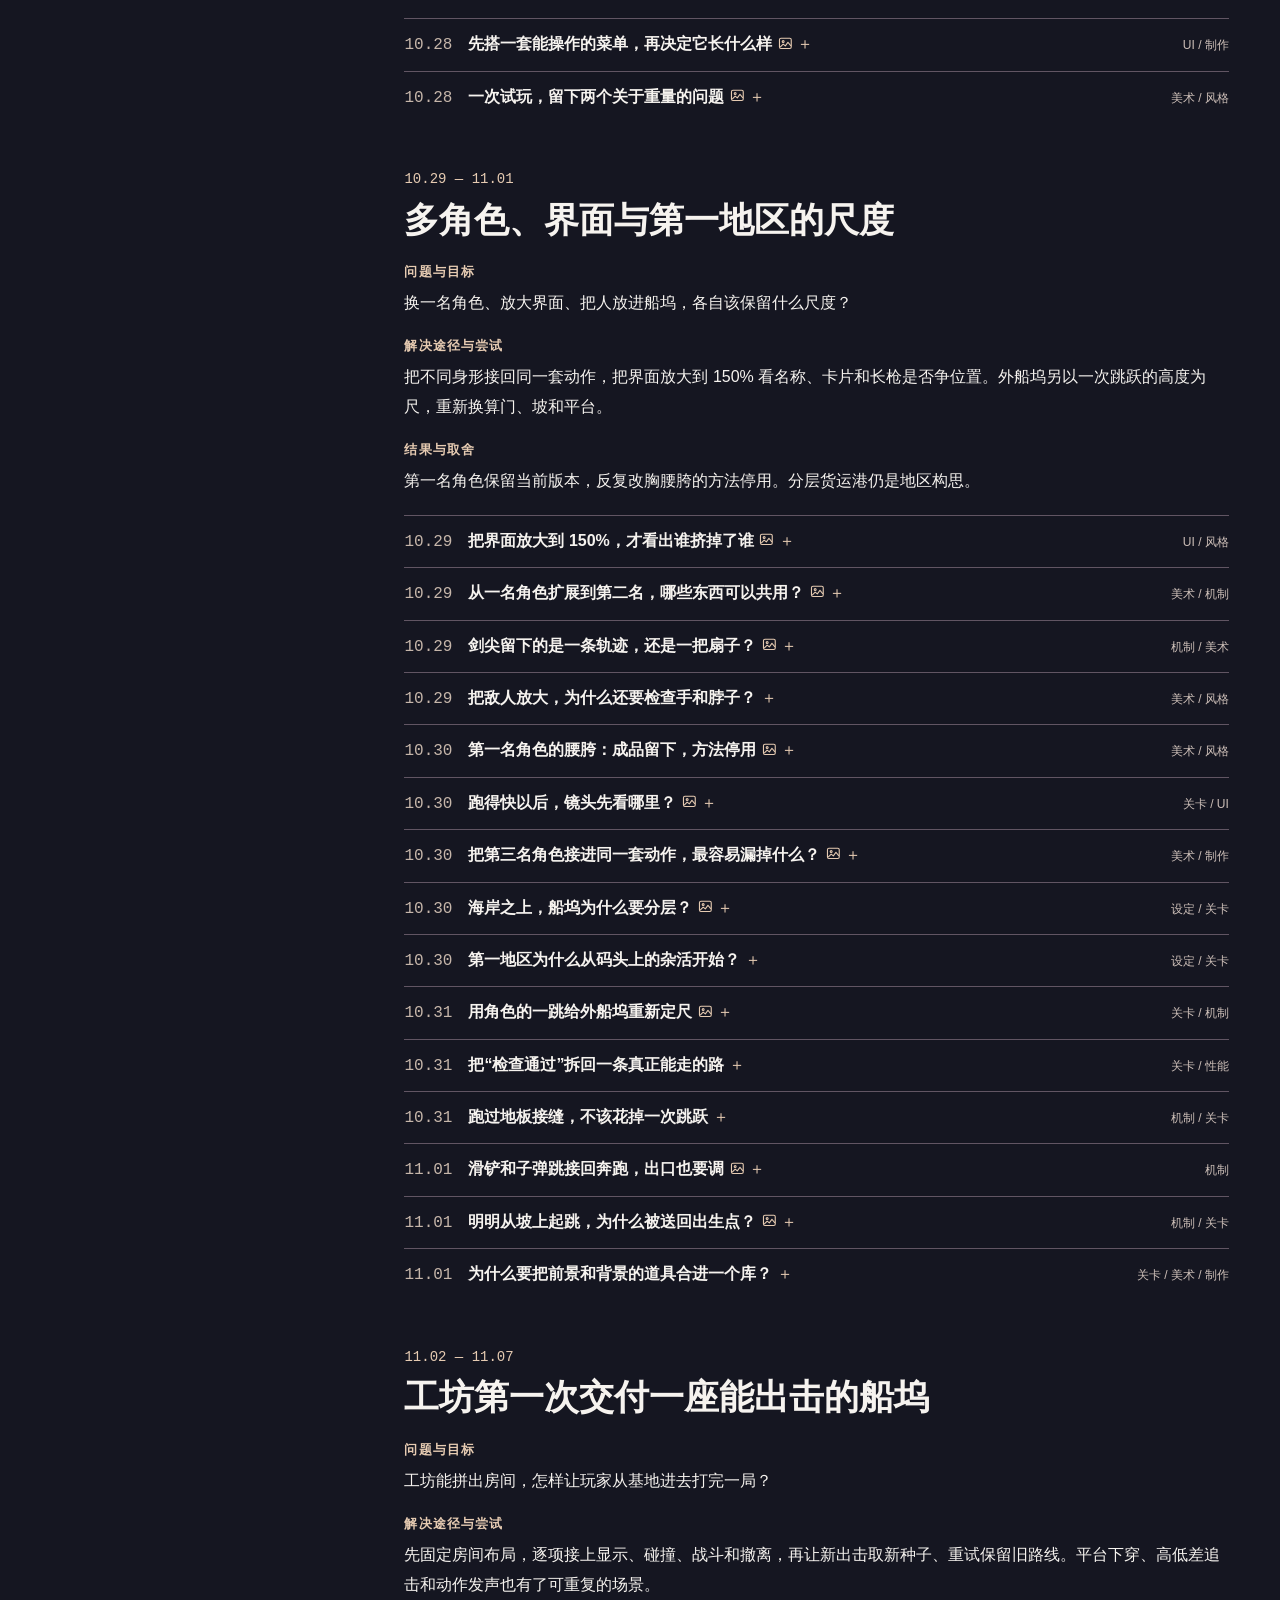
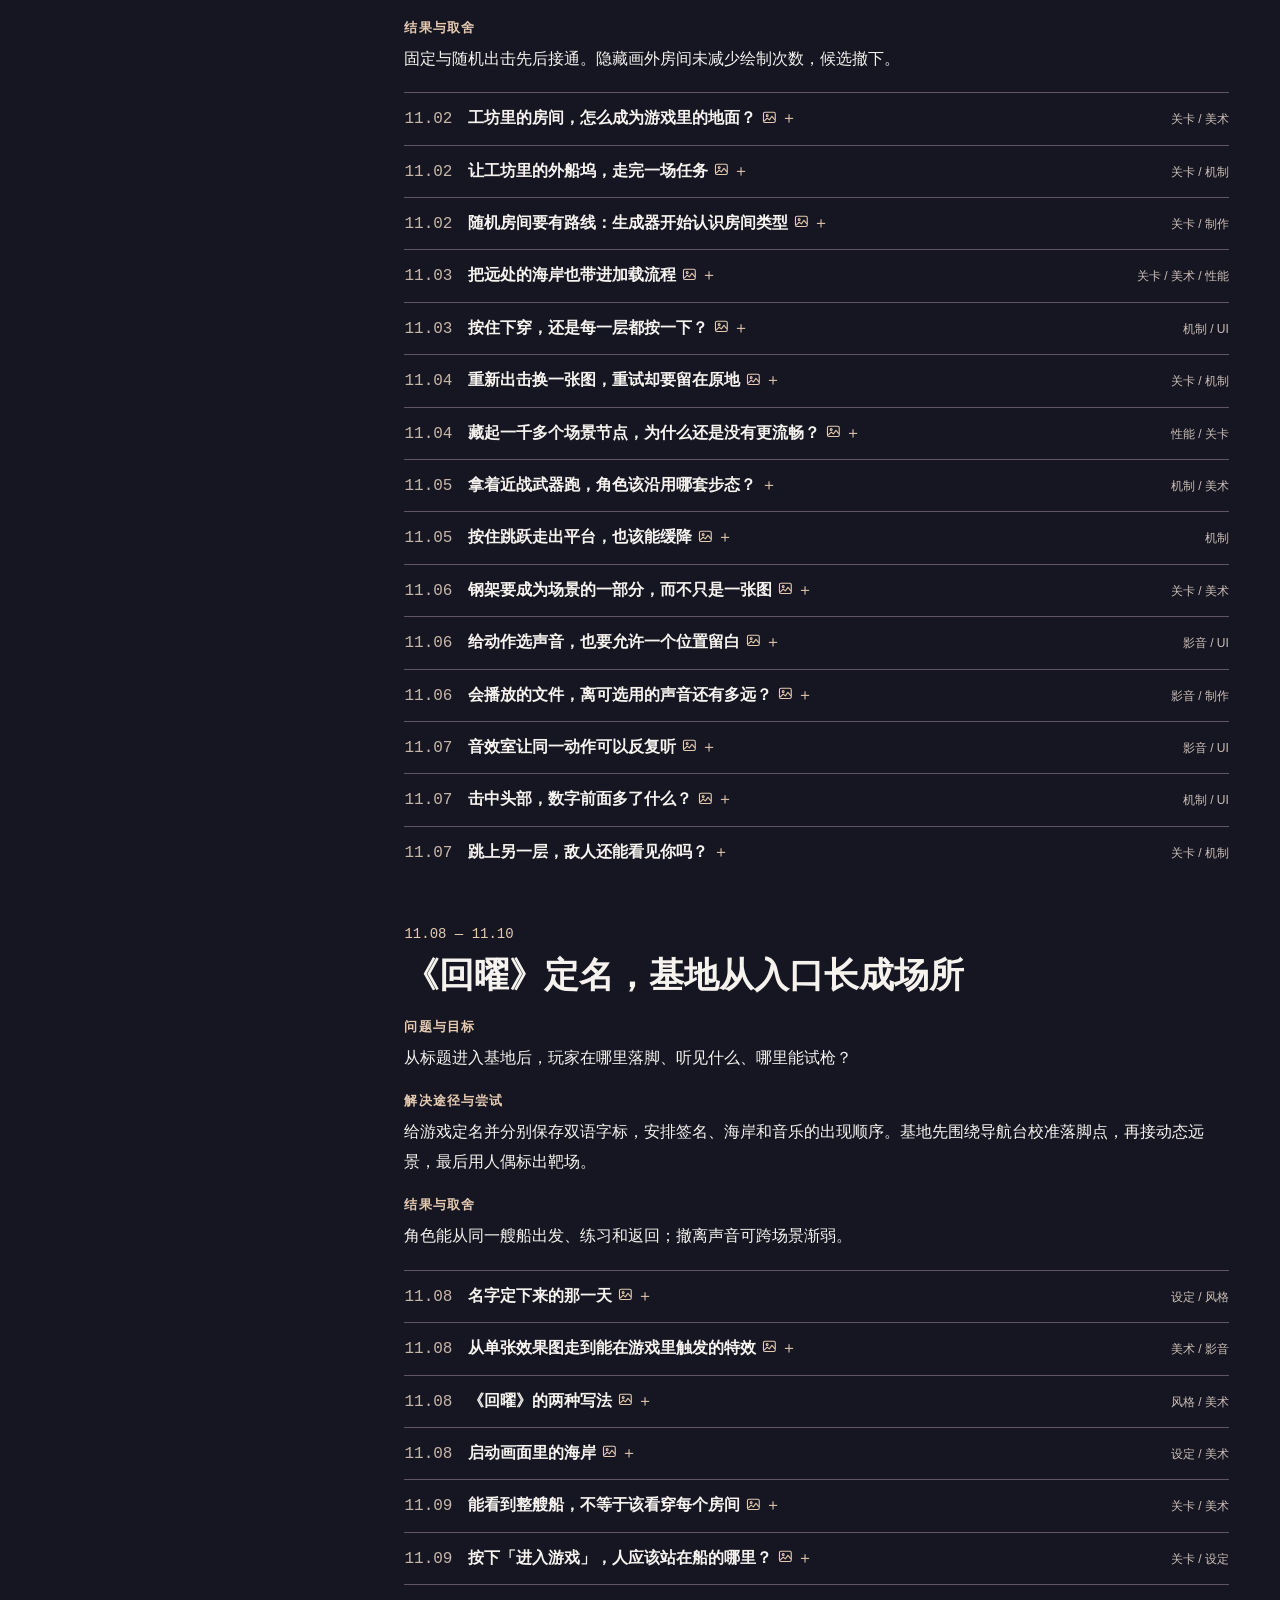
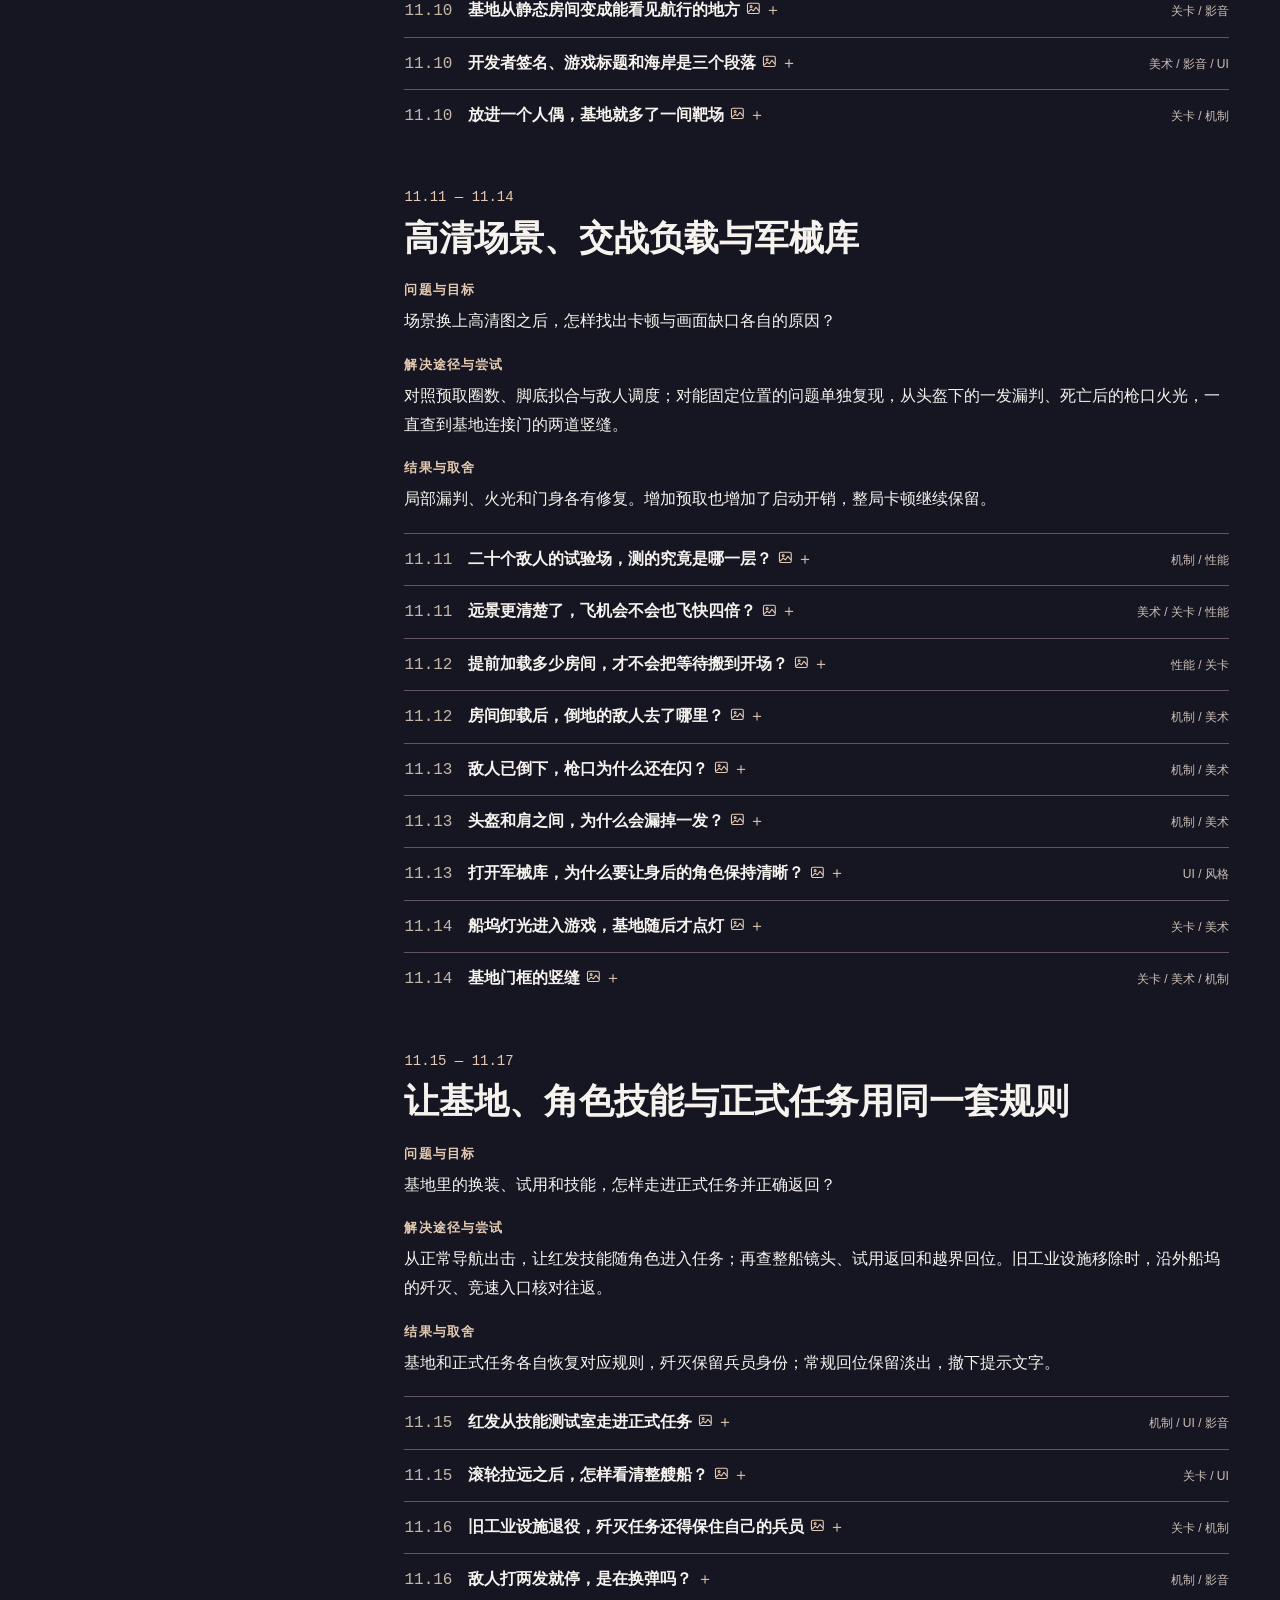
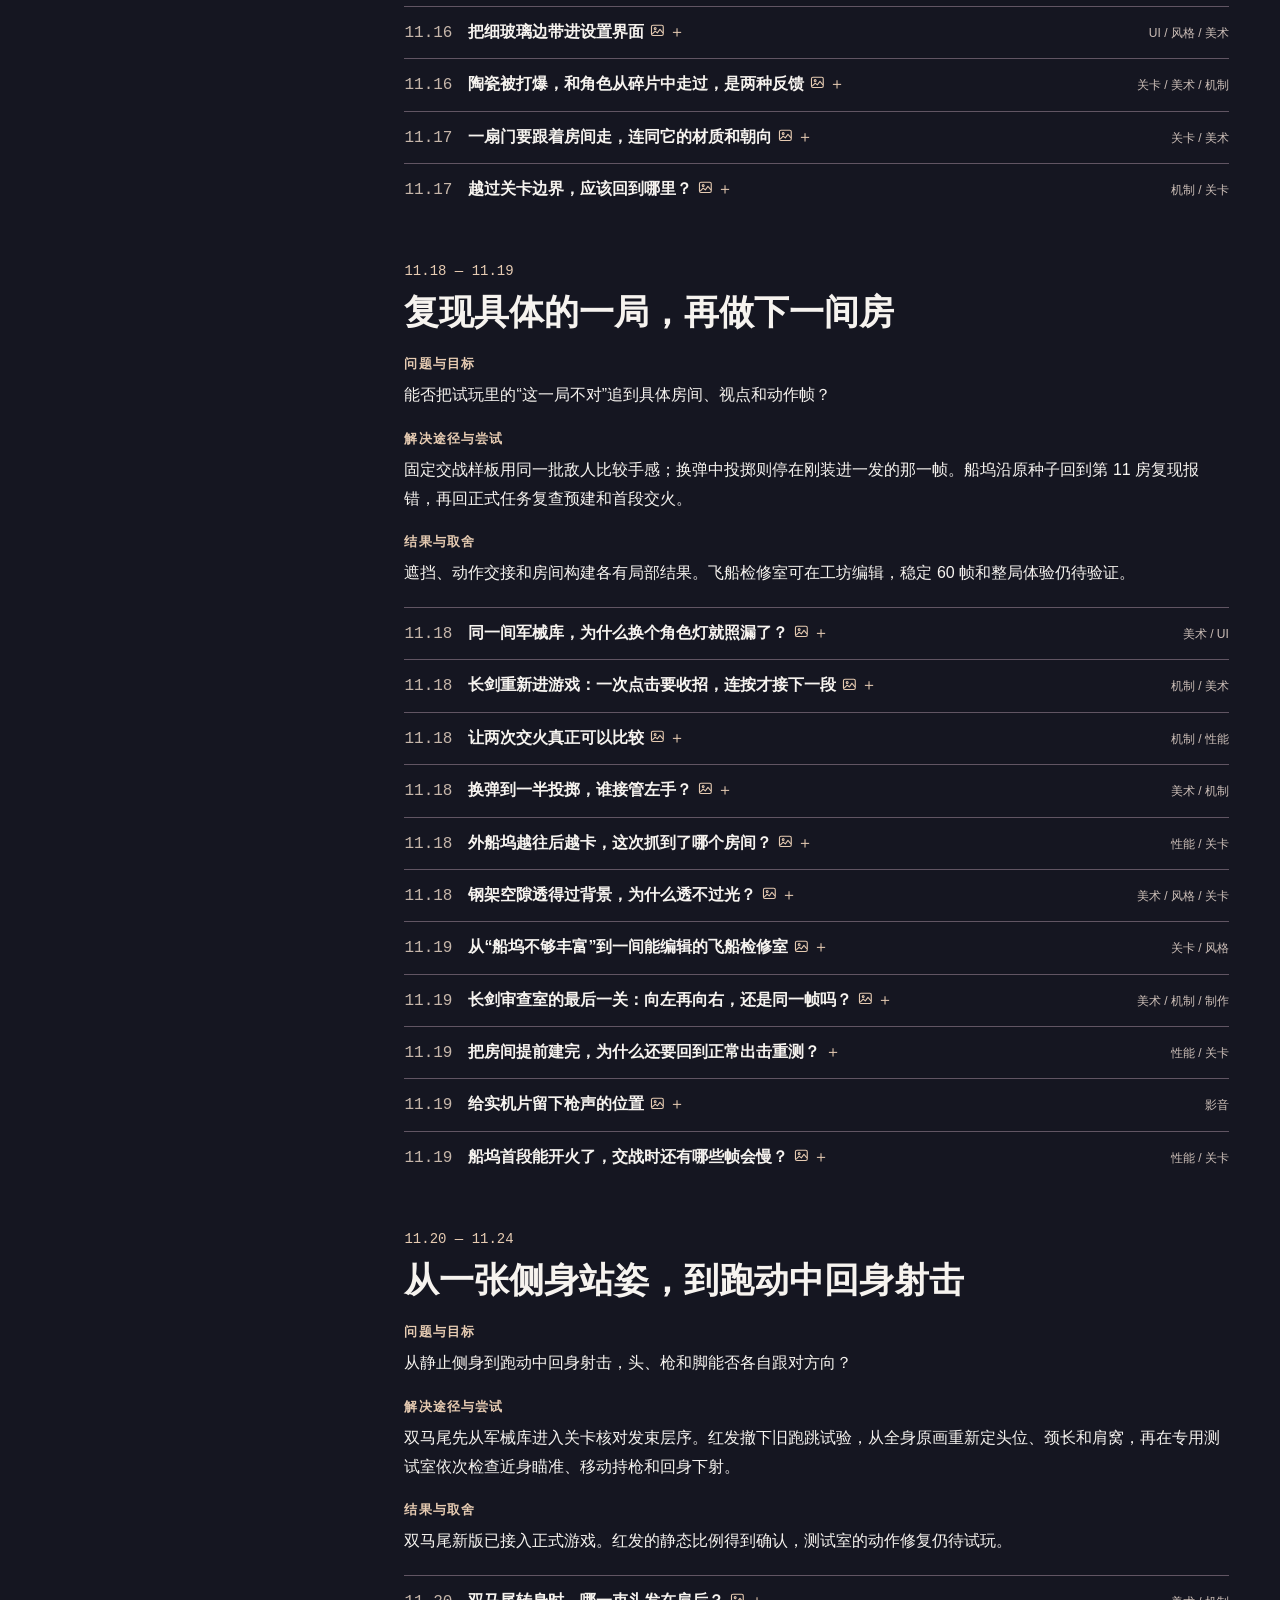
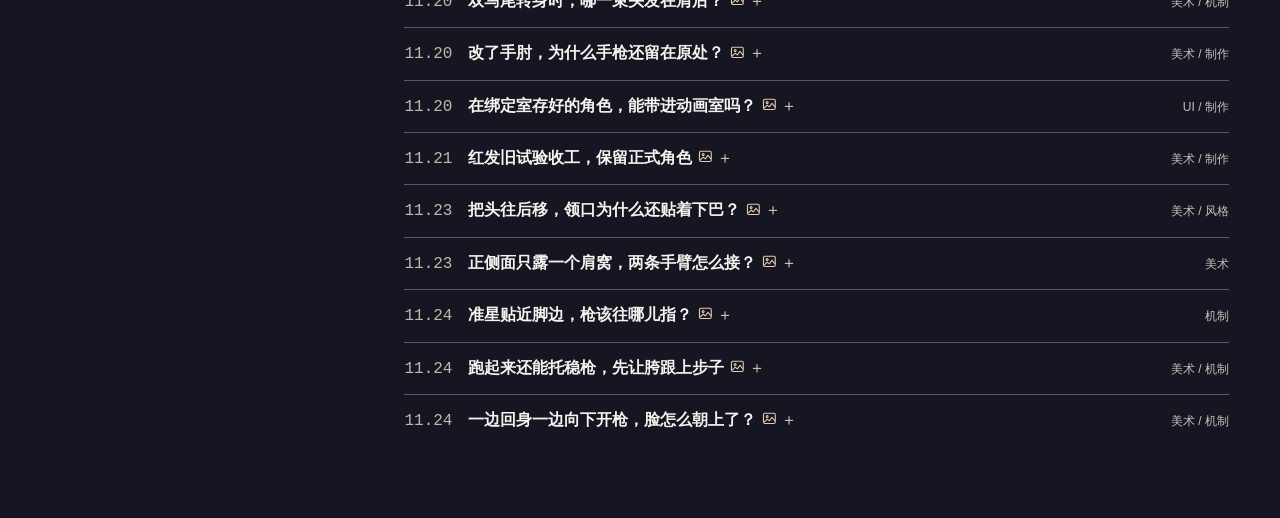
==== commit efac0137: "Align history wordmarks along their visible bottom edges" ====
--- a/history.html
+++ b/history.html
@@ -5,7 +5,7 @@
 <meta name="viewport" content="width=device-width,initial-scale=1">
 <title>项目历程 ｜ 回曜 Asterborne</title>
 <link rel="stylesheet" href="site.css">
-<link rel="stylesheet" href="history.css?v=history-title-1">
+<link rel="stylesheet" href="history.css?v=history-title-2">
 <script defer src="notes.js"></script><script defer src="figures.js"></script>
 <script defer src="history.js"></script>
 </head>
--- a/history.css
+++ b/history.css
@@ -5,12 +5,13 @@
 
 .history-wordmarks {
   display: flex;
-  align-items: center;
+  align-items: flex-end;
   gap: .12em;
   margin-bottom: .15em;
 }
 .history-wordmarks img { display: block; height: 1em; width: auto; }
-.history-wordmarks img + img { height: .5em; }
+/* Match the visible baseline across the two PNGs’ transparent bottom margins. */
+.history-wordmarks img + img { height: .5em; transform: translateY(-4.7%); }
 .history-title-line { display: block; }
 @media (max-width: 360px) {
   .history-intro h1 { font-size: 9vw; }
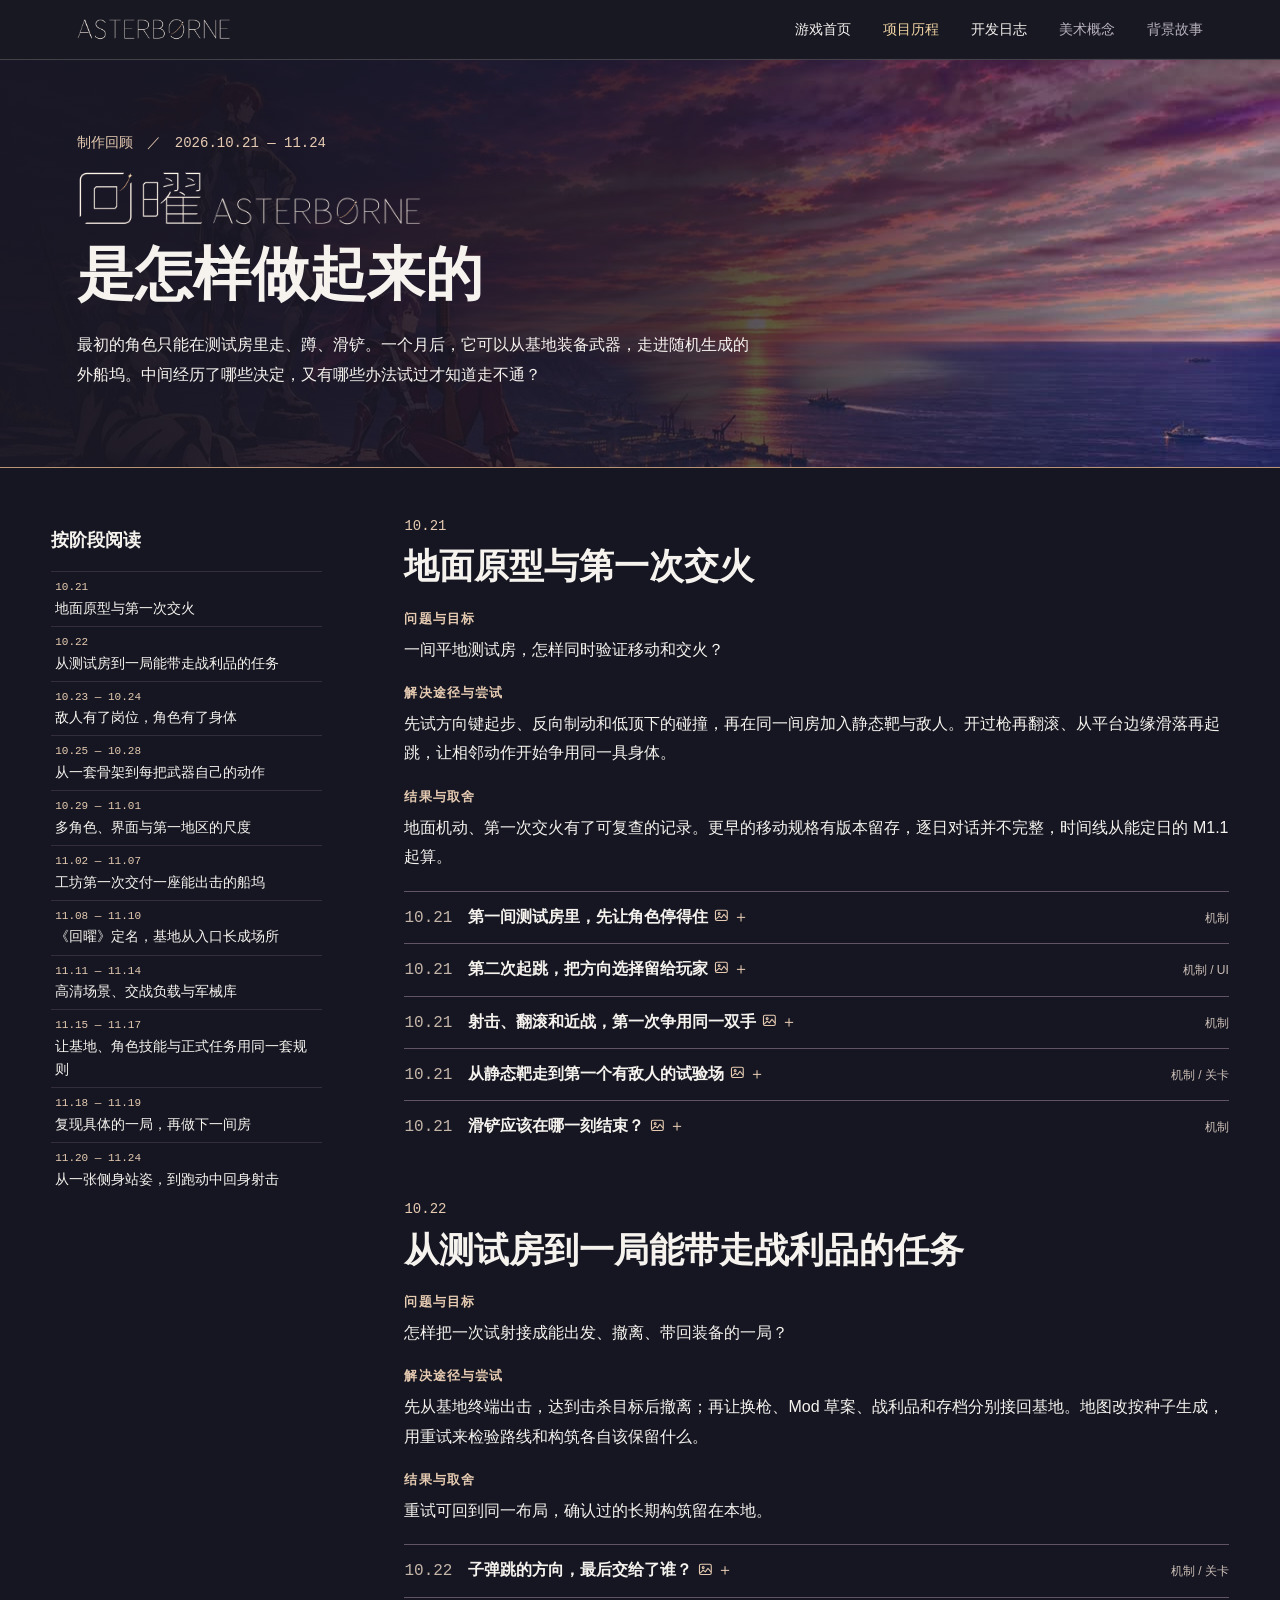
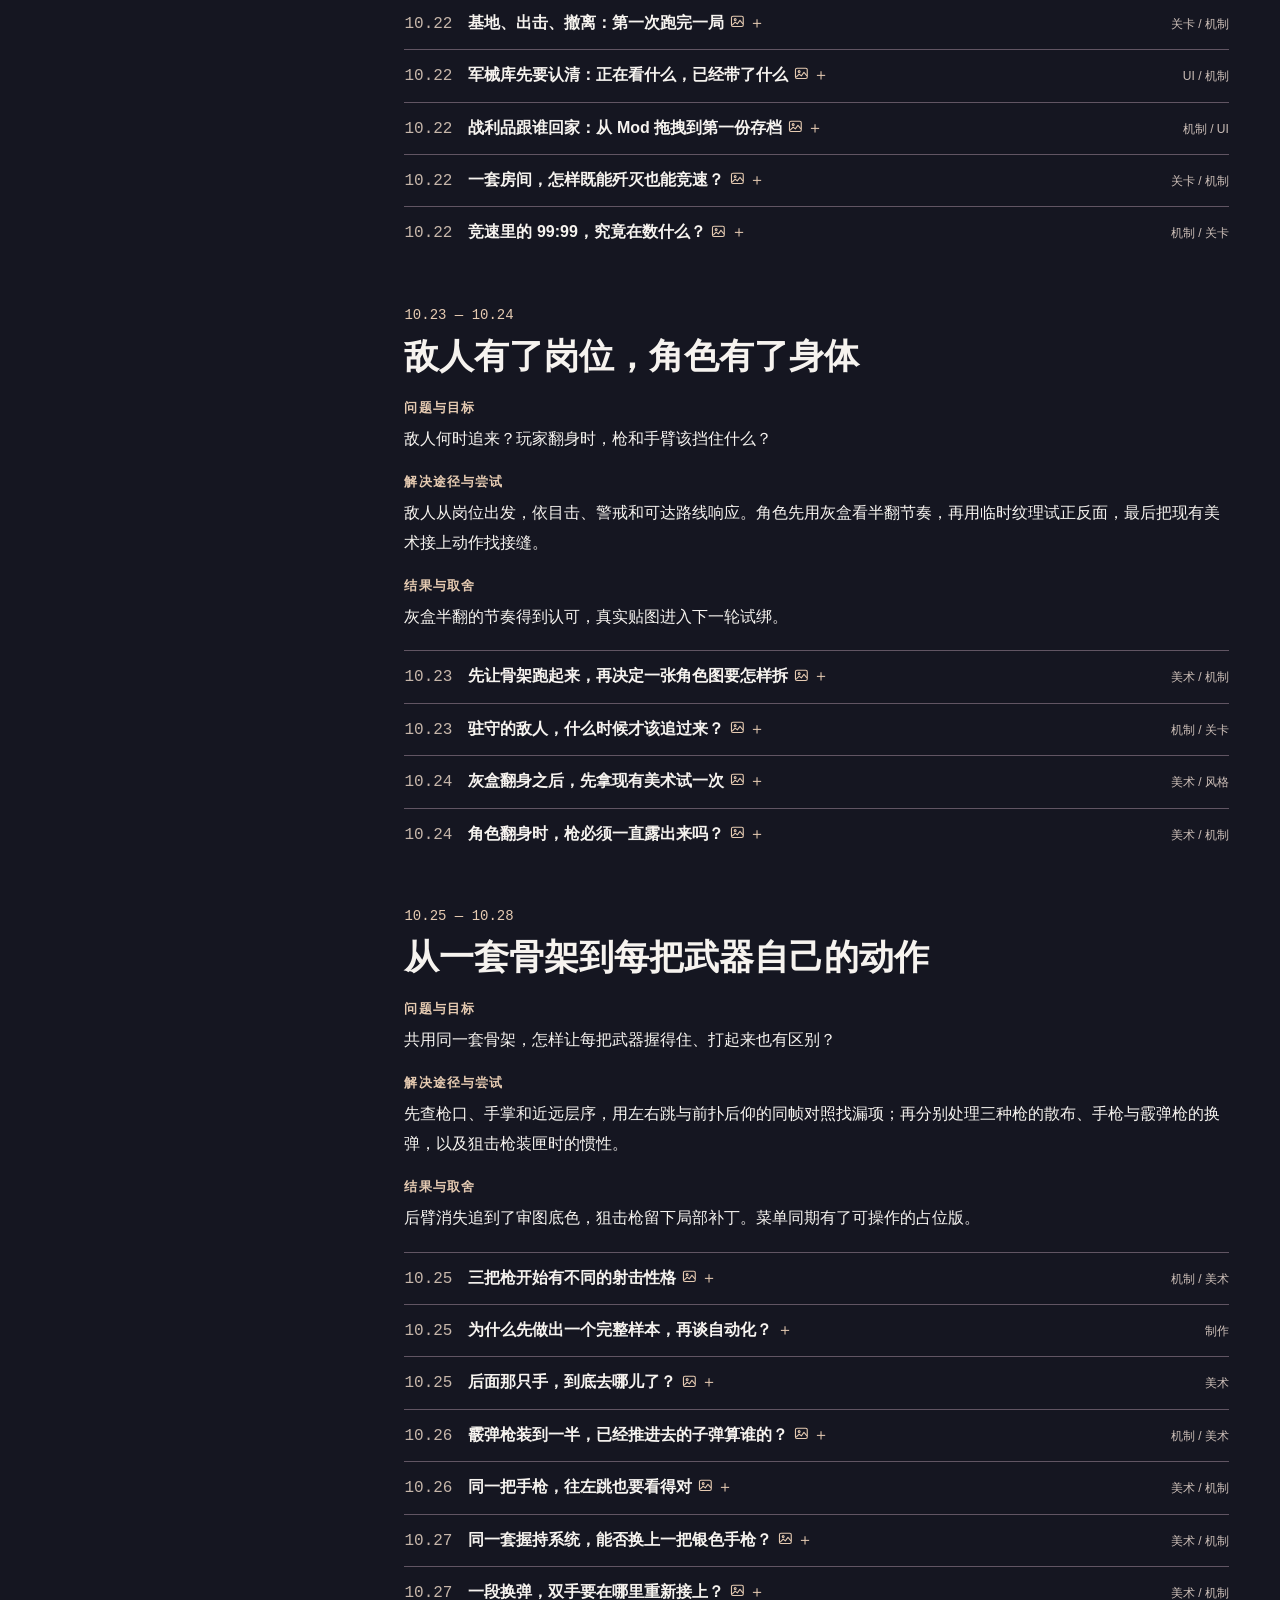
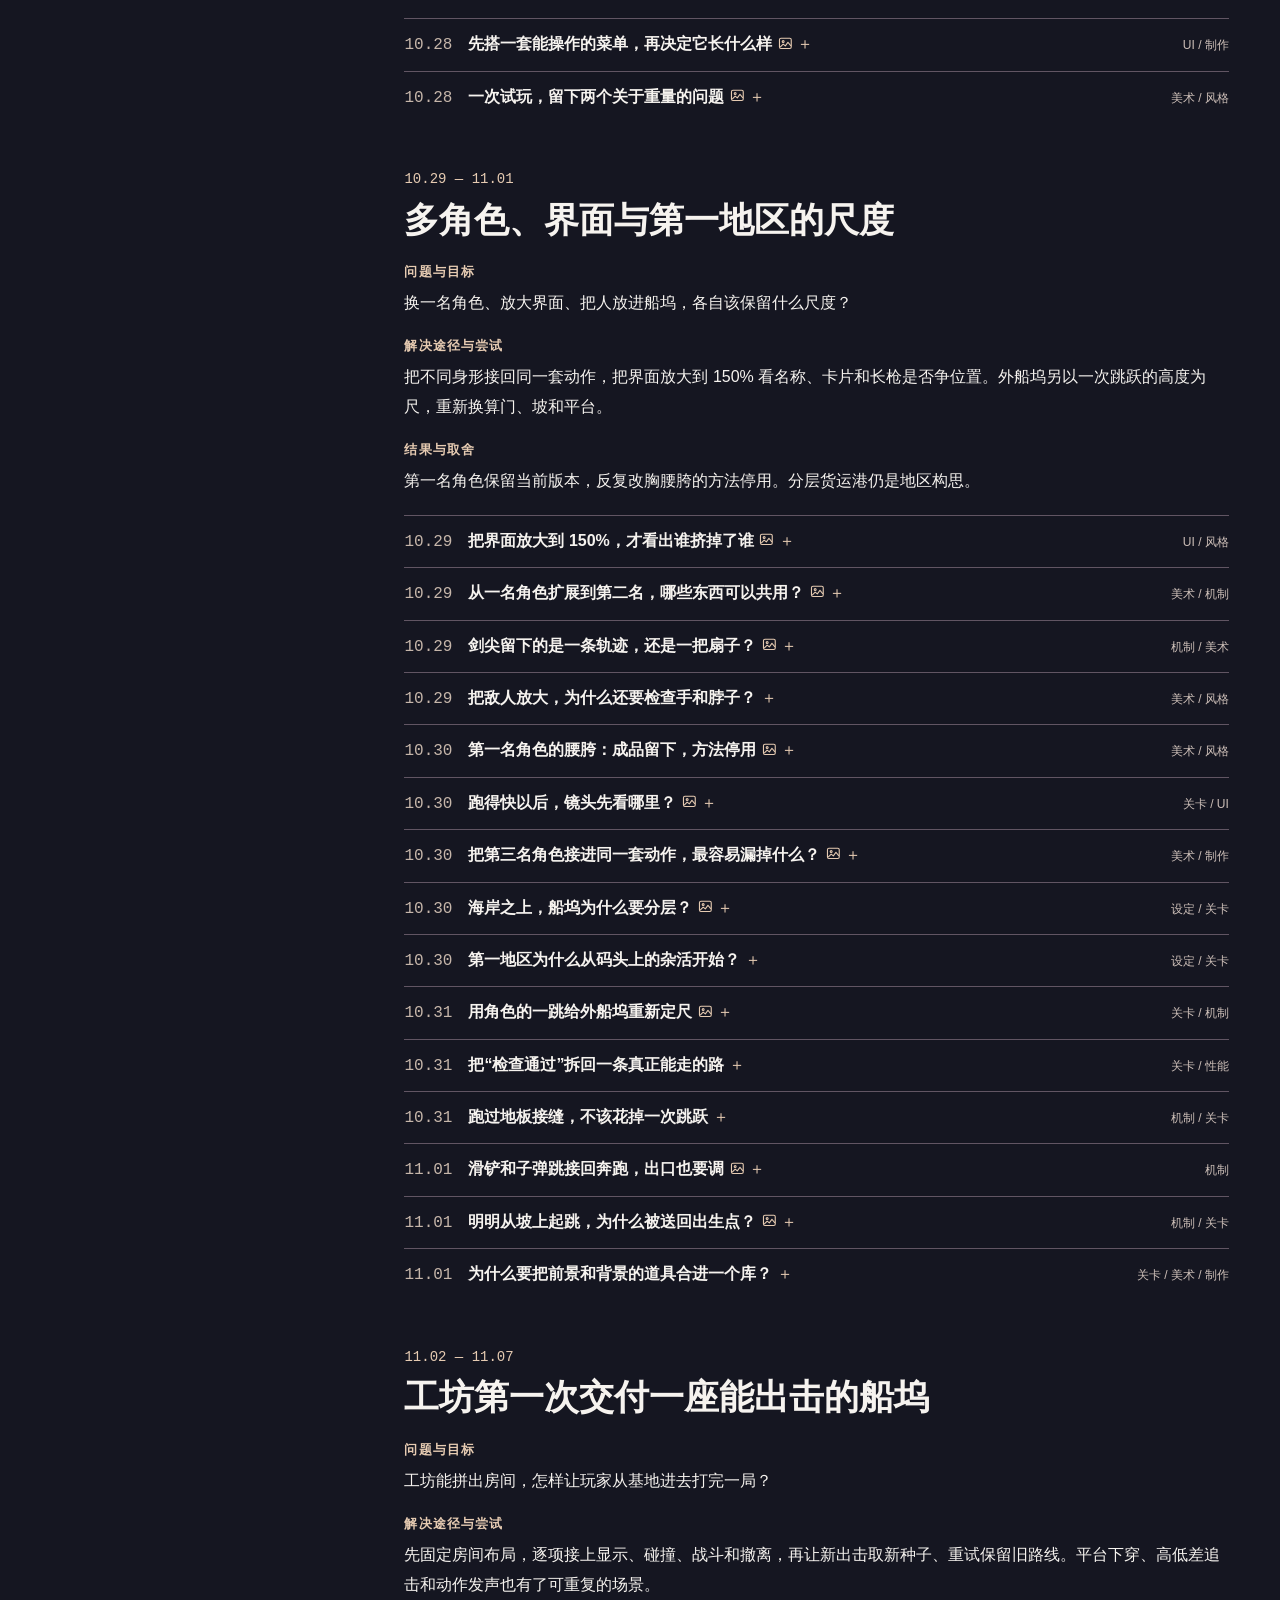
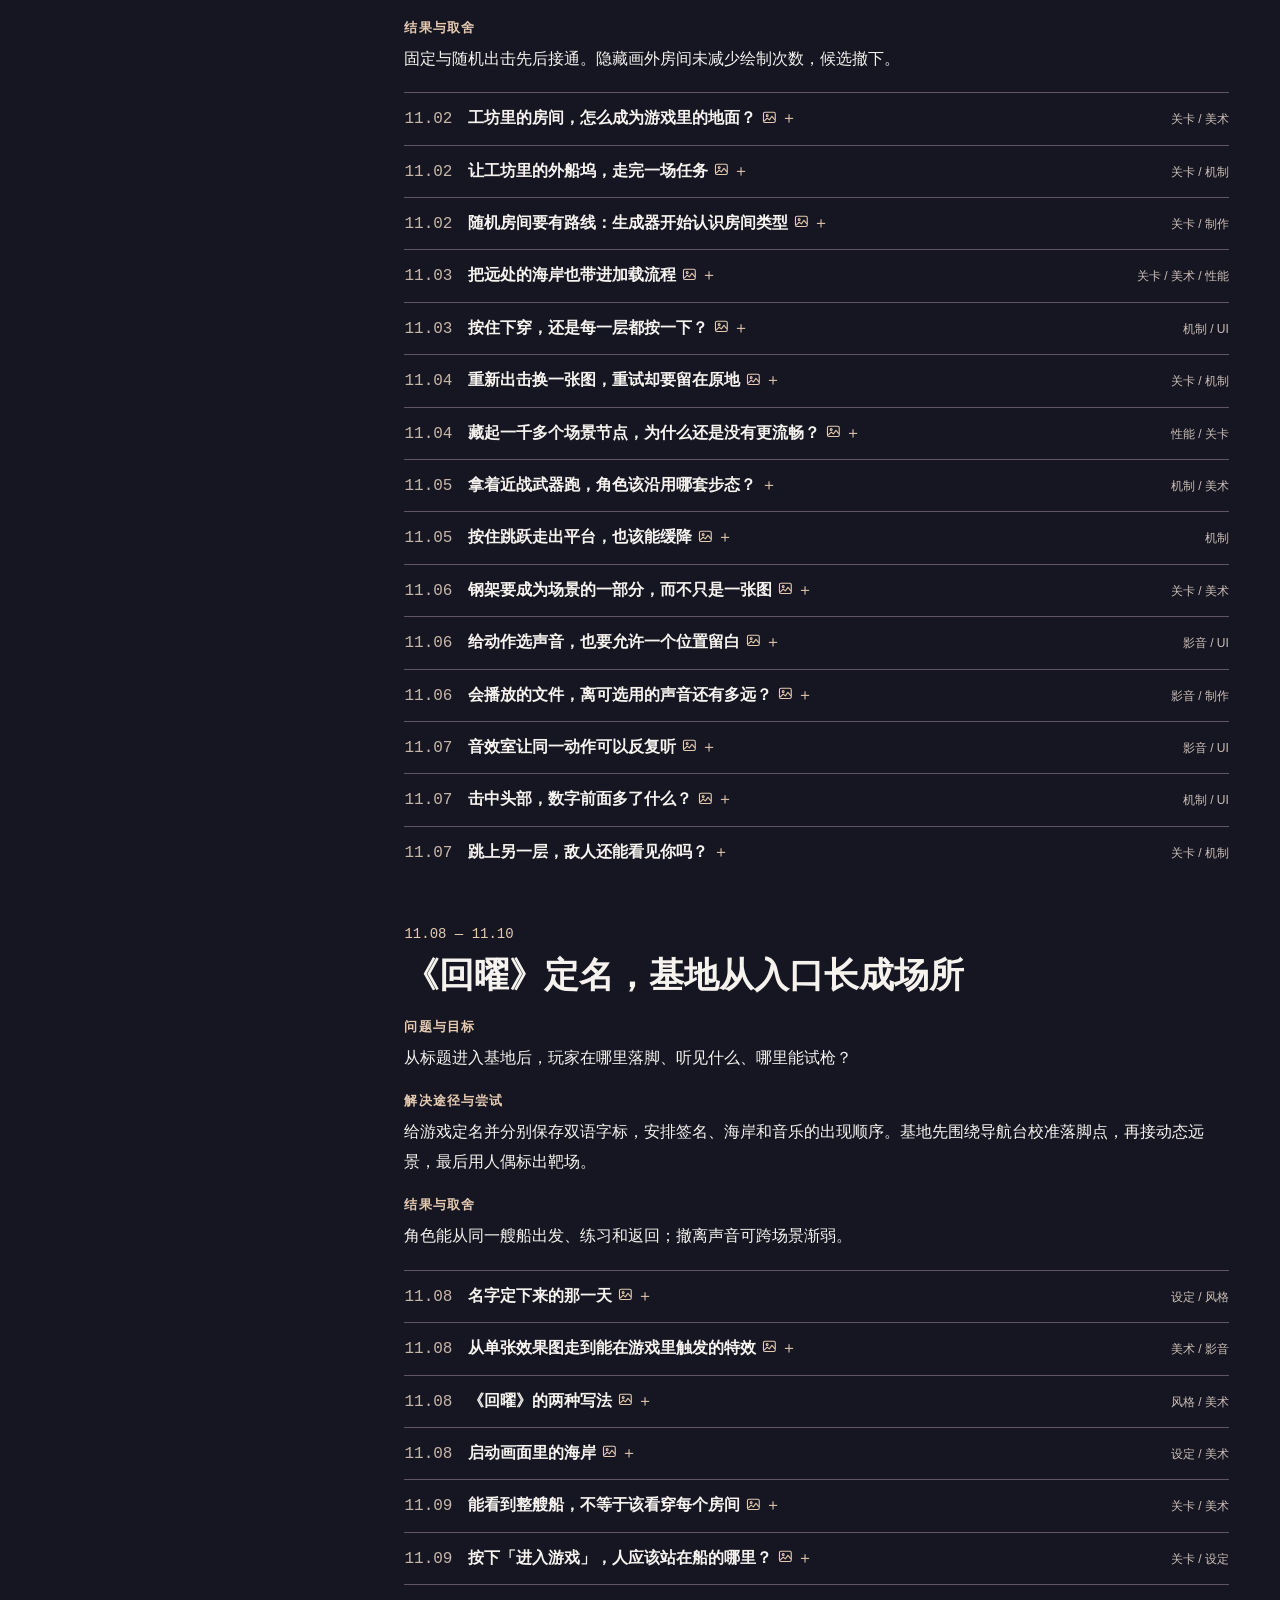
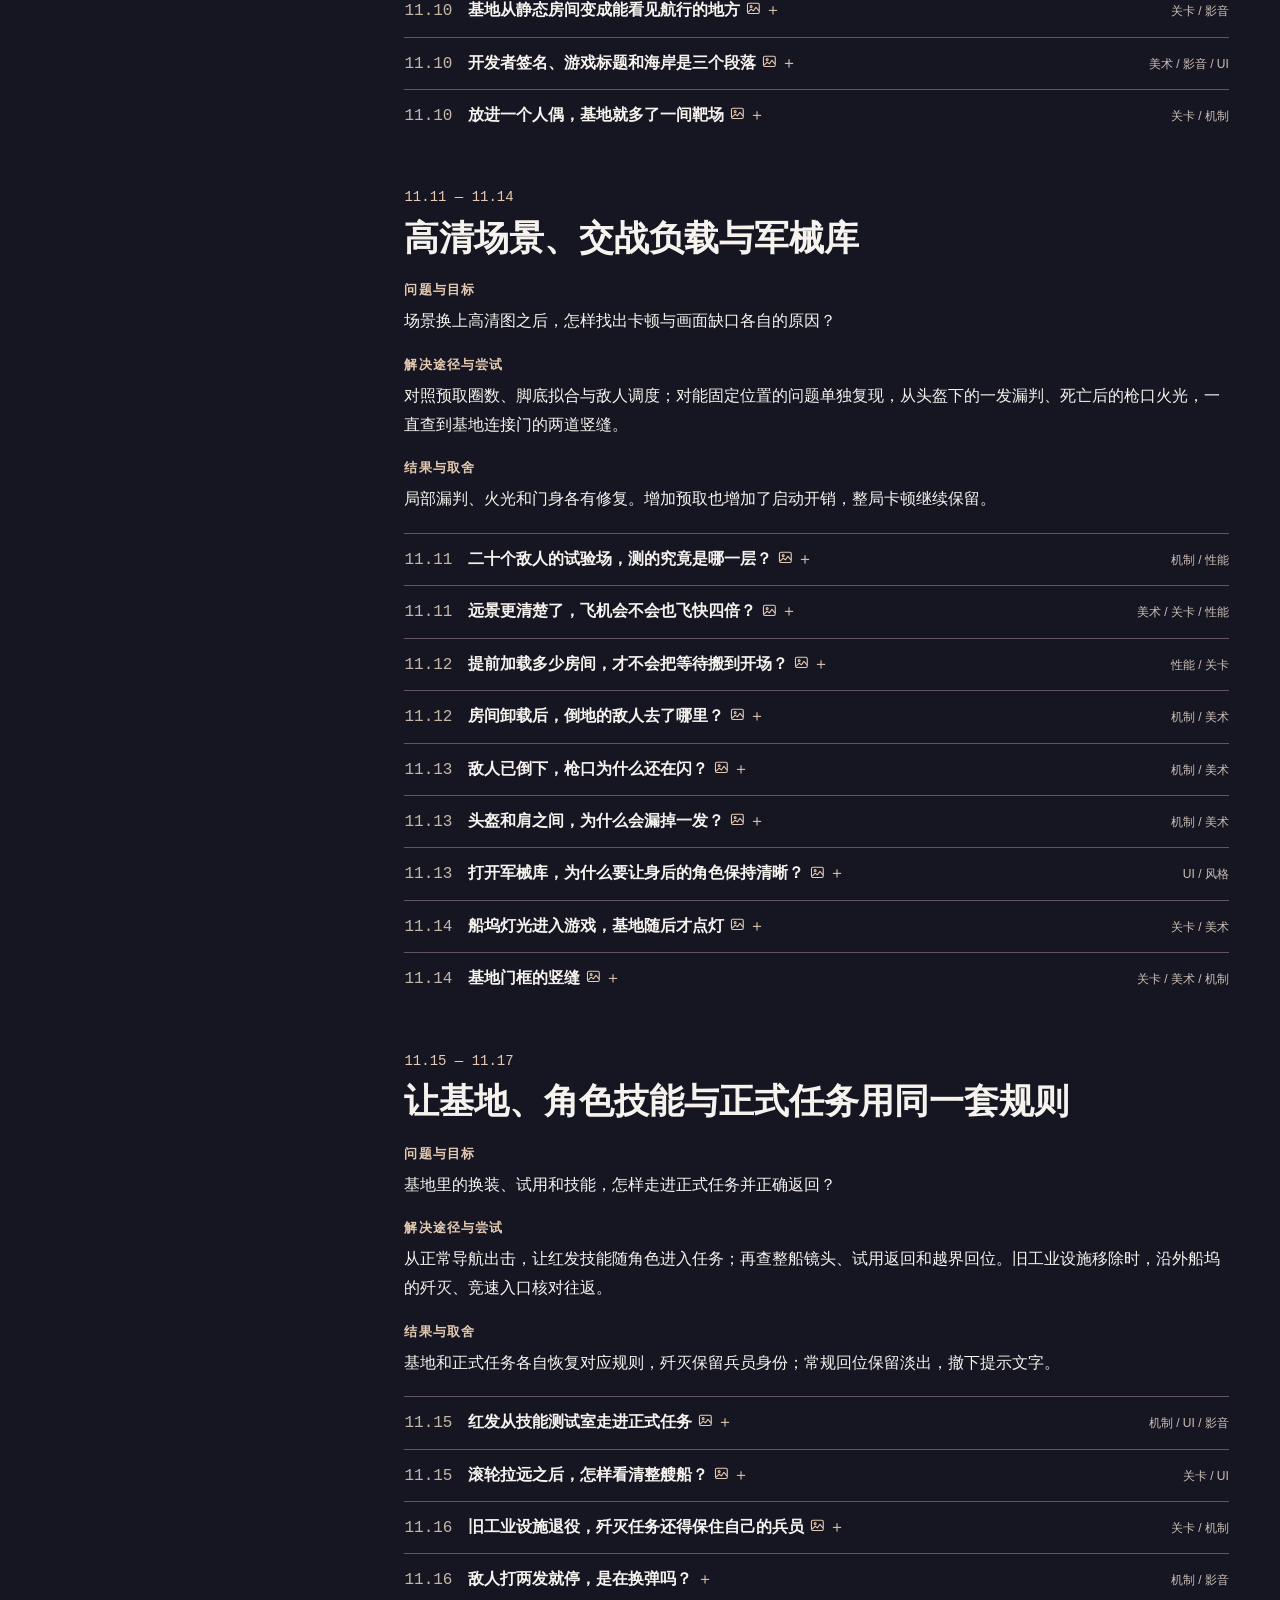
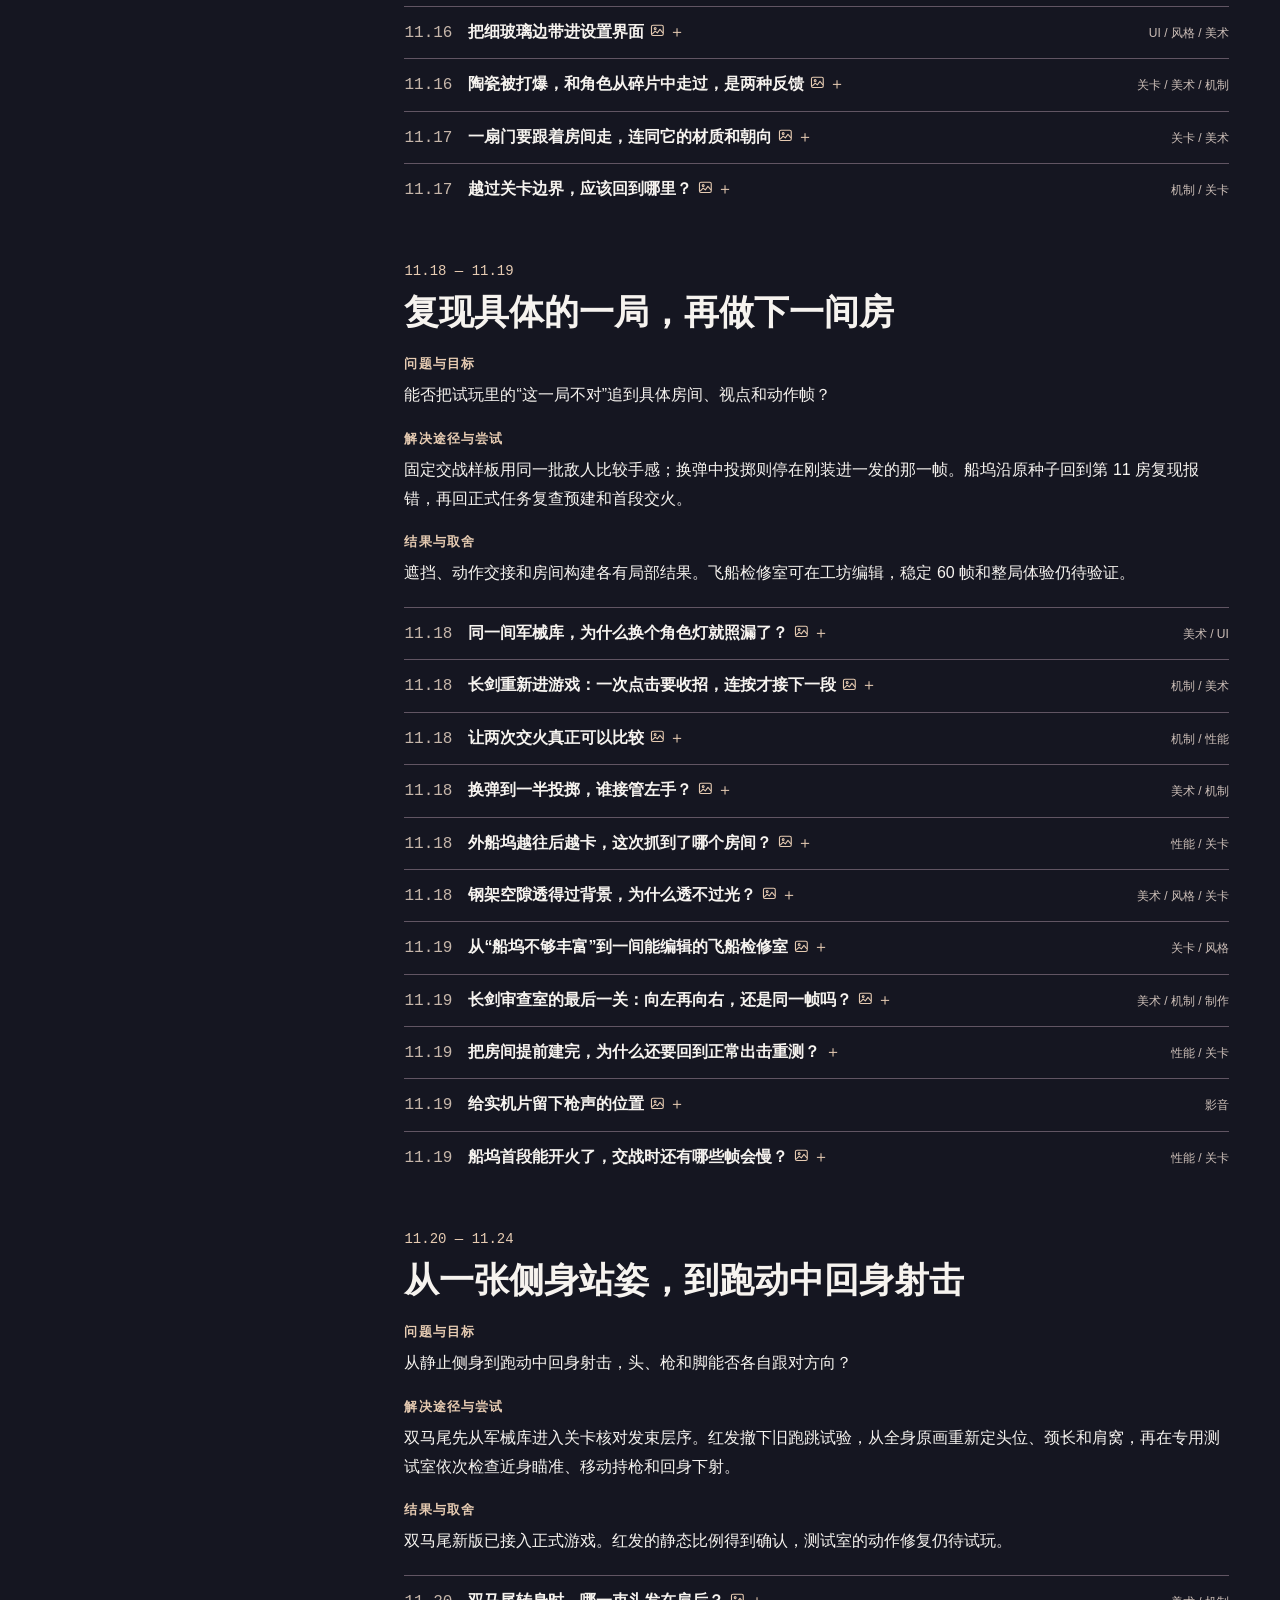
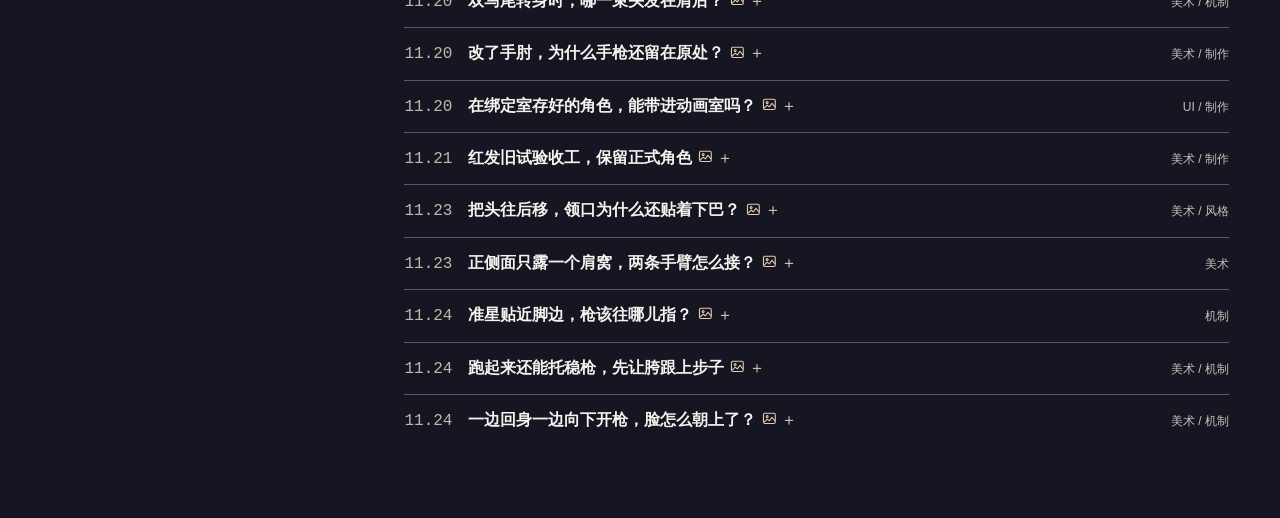
==== commit ac323c7f: "Unify site navigation and add dedicated development journal" ====
--- a/history.html
+++ b/history.html
@@ -4,13 +4,13 @@
 <meta charset="utf-8">
 <meta name="viewport" content="width=device-width,initial-scale=1">
 <title>项目历程 ｜ 回曜 Asterborne</title>
-<link rel="stylesheet" href="site.css">
+<link rel="stylesheet" href="site.css?v=site-nav-1">
 <link rel="stylesheet" href="history.css?v=history-title-2">
 <script defer src="notes.js"></script><script defer src="figures.js"></script>
 <script defer src="history.js"></script>
 </head>
 <body class="history">
-<header><a href="index.html#home" aria-label="回曜首页"><img src="media/Asterborne-eclipse-wordmark.png" alt="Asterborne"></a><nav><a href="index.html#home">游戏首页</a><a href="index.html#journal">按日期浏览</a><a href="index.html#topics">分类索引</a></nav></header>
+<header><a href="index.html" aria-label="回曜首页"><img src="media/Asterborne-eclipse-wordmark.png" alt="Asterborne"></a><nav aria-label="主导航"><a href="index.html">游戏首页</a><a href="history.html" aria-current="page">项目历程</a><a href="journal.html">开发日志</a><span aria-disabled="true">美术概念</span><span aria-disabled="true">背景故事</span></nav></header>
 <main>
 <div class="history-intro"><div><p>制作回顾　／　2026.10.21 — 11.24</p><h1 aria-label="回曜 Asterborne 是怎样做起来的"><span class="history-wordmarks" aria-hidden="true"><img src="media/Asterborne-Huiyao-wordmark.png" alt=""><img src="media/Asterborne-eclipse-wordmark.png" alt=""></span><span class="history-title-line">是怎样做起来的</span></h1><p>最初的角色只能在测试房里走、蹲、滑铲。一个月后，它可以从基地装备武器，走进随机生成的外船坞。中间经历了哪些决定，又有哪些办法试过才知道走不通？</p></div></div>
 <div class="history-layout"><aside><h2>按阶段阅读</h2><nav id="contents" aria-label="项目历程目录"></nav></aside><div id="chapters"></div></div>
--- a/site.css
+++ b/site.css
@@ -110,3 +110,14 @@
 }
 #moreEntries[hidden] { display: none; }
 #moreEntries:hover, #moreEntries:focus-visible { background: #d7b89b18; }
+
+header nav { align-items: center; white-space: nowrap; }
+header nav [aria-current="page"] { color: #f1d5a3; }
+header nav [aria-disabled="true"] { color: #b9b2bd; }
+.journal-page .archive { max-width: 1280px; margin: 0 auto; padding: 44px 4% 68px; }
+@media (max-width: 620px) {
+  header { flex-direction: column; gap: 6px; padding: 7px 3%; }
+  header nav { width: 100%; justify-content: space-evenly; gap: 4px; font-size: 12px; }
+  body.history main { padding-top: 60px; }
+  .journal-page .archive { padding: 24px 5% 48px; }
+}
